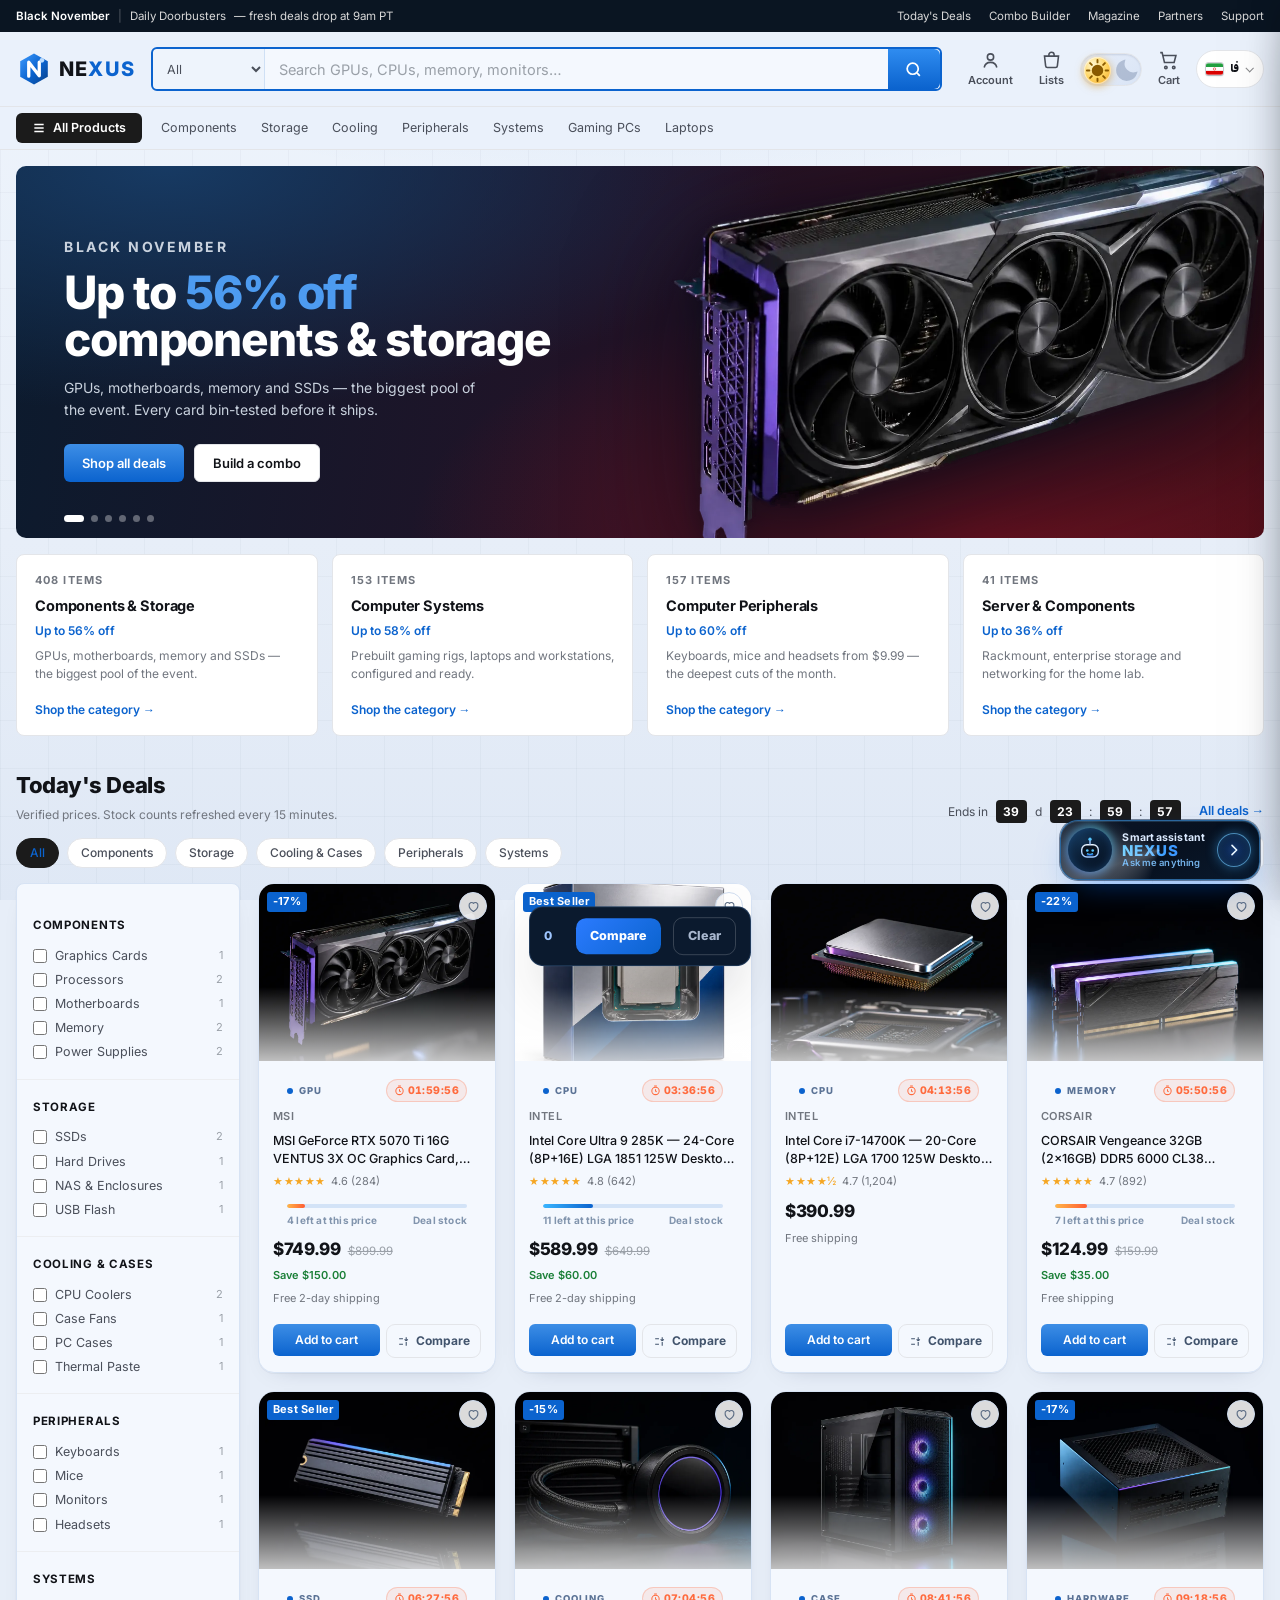
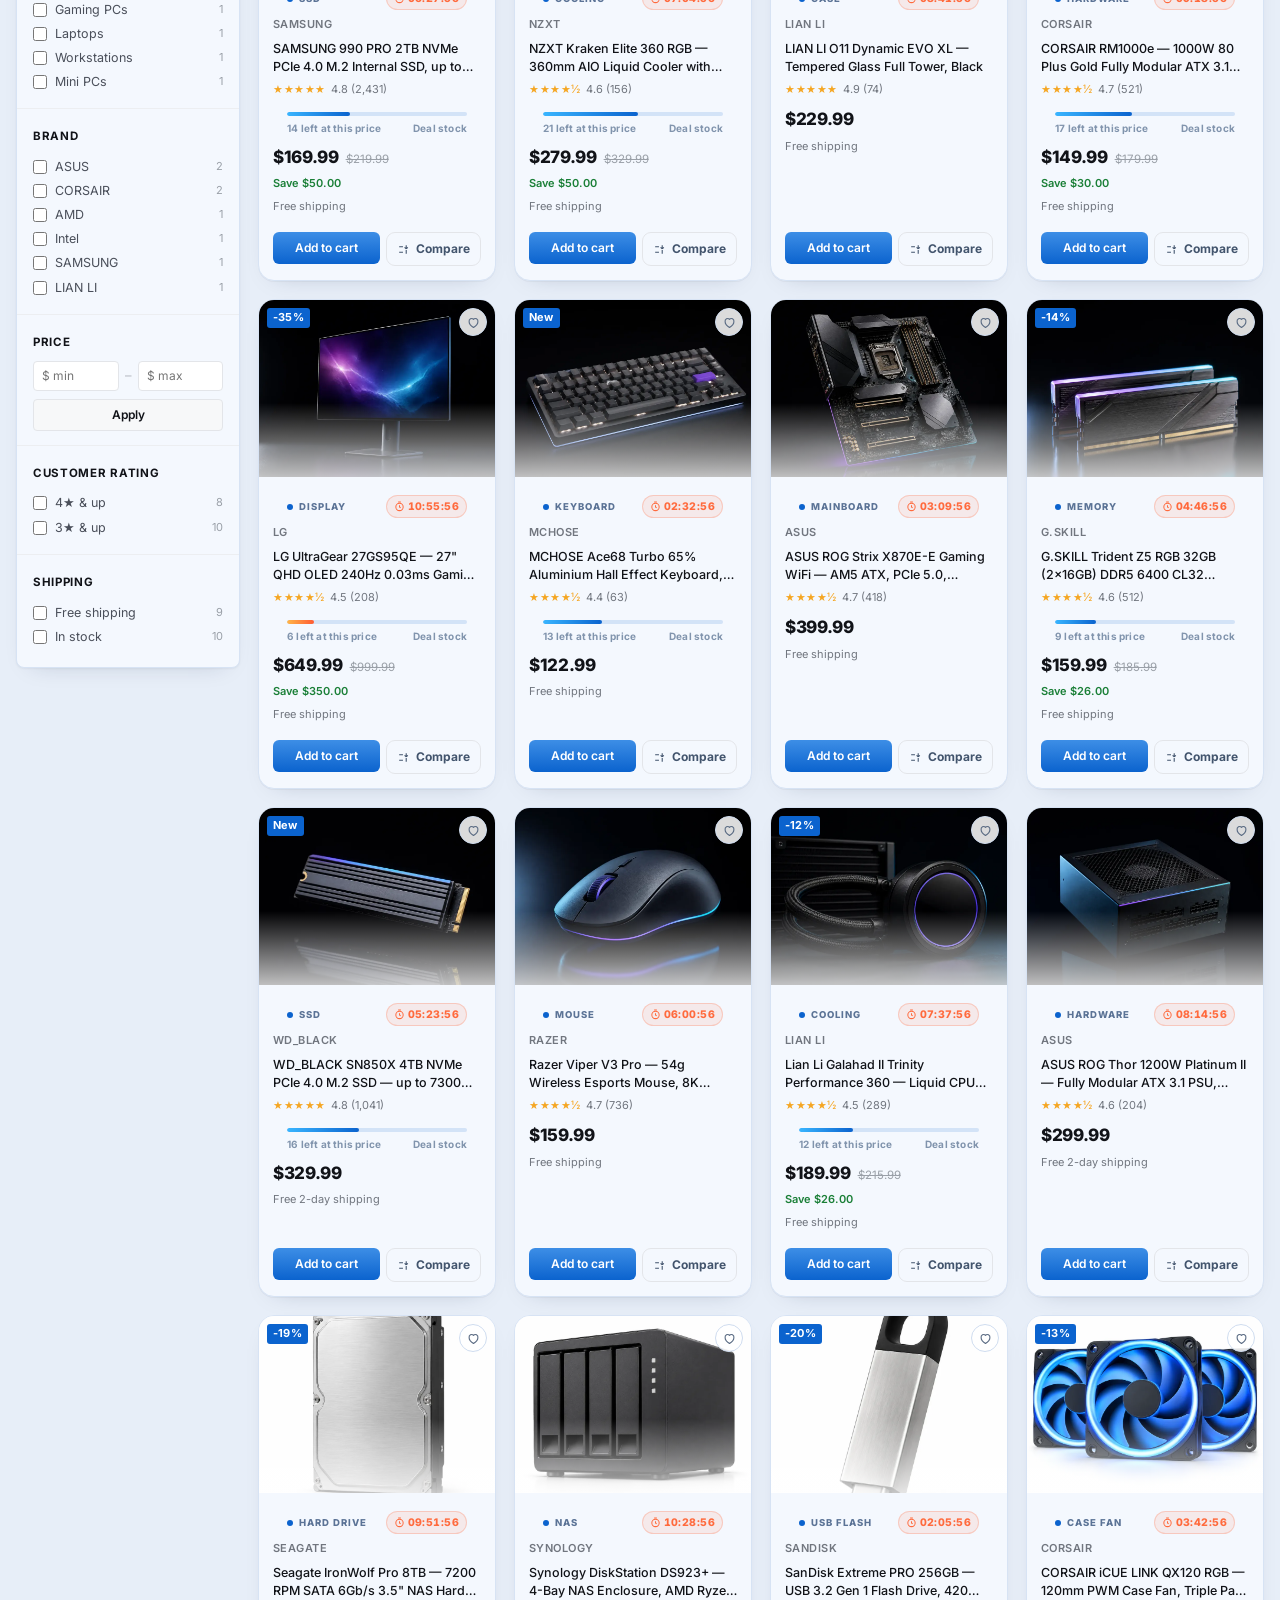
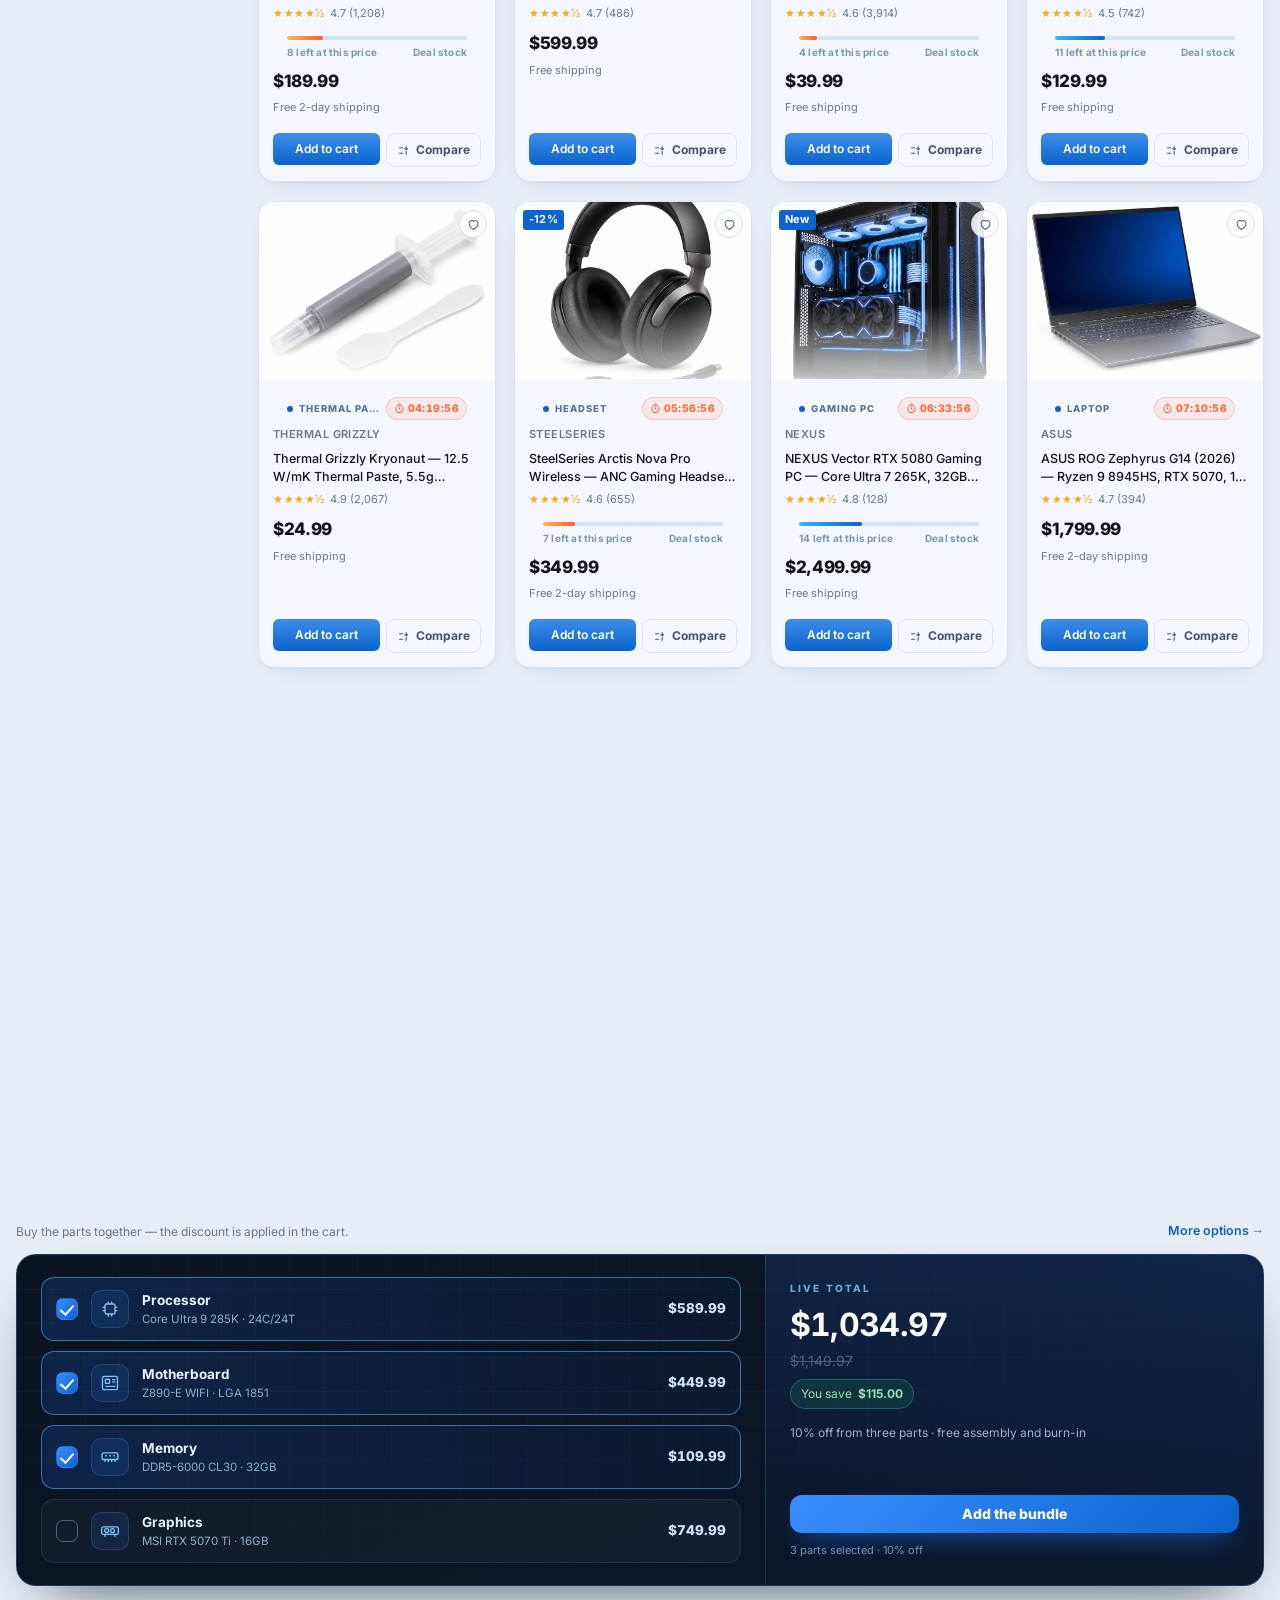
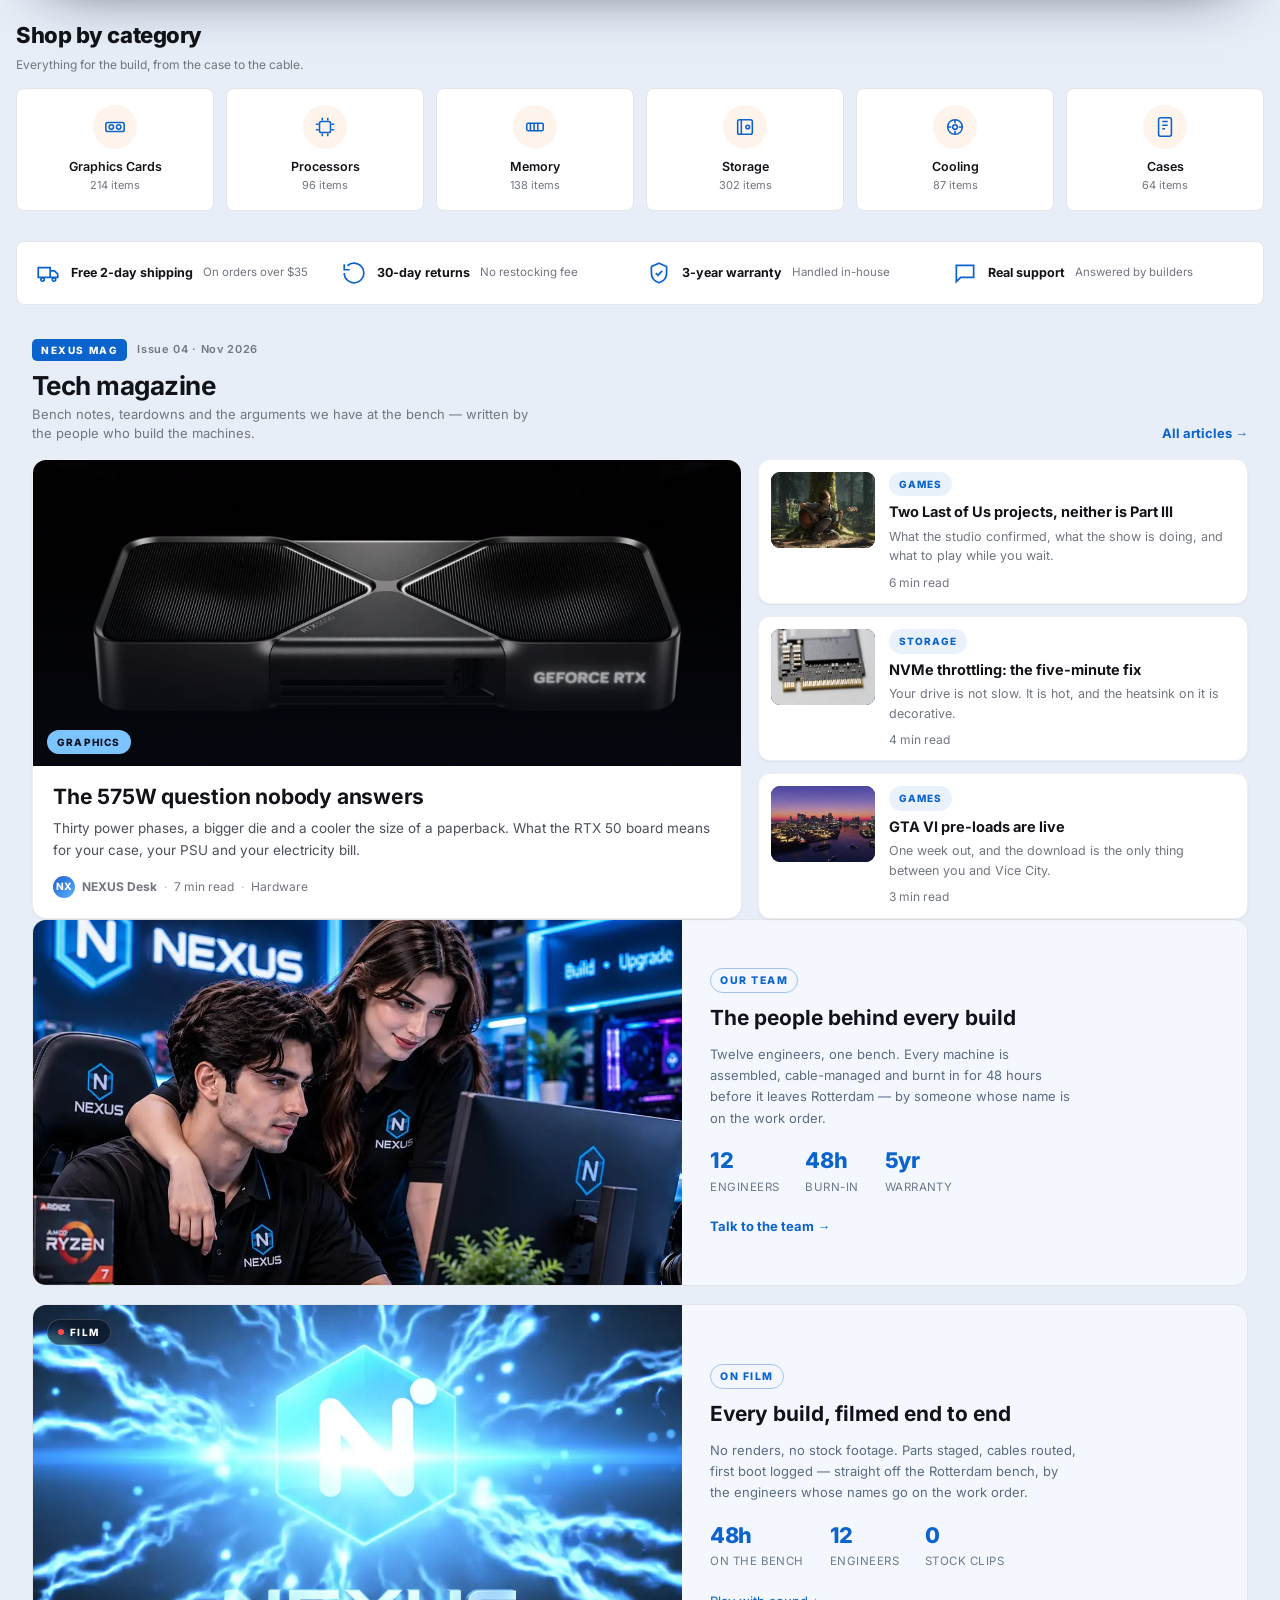
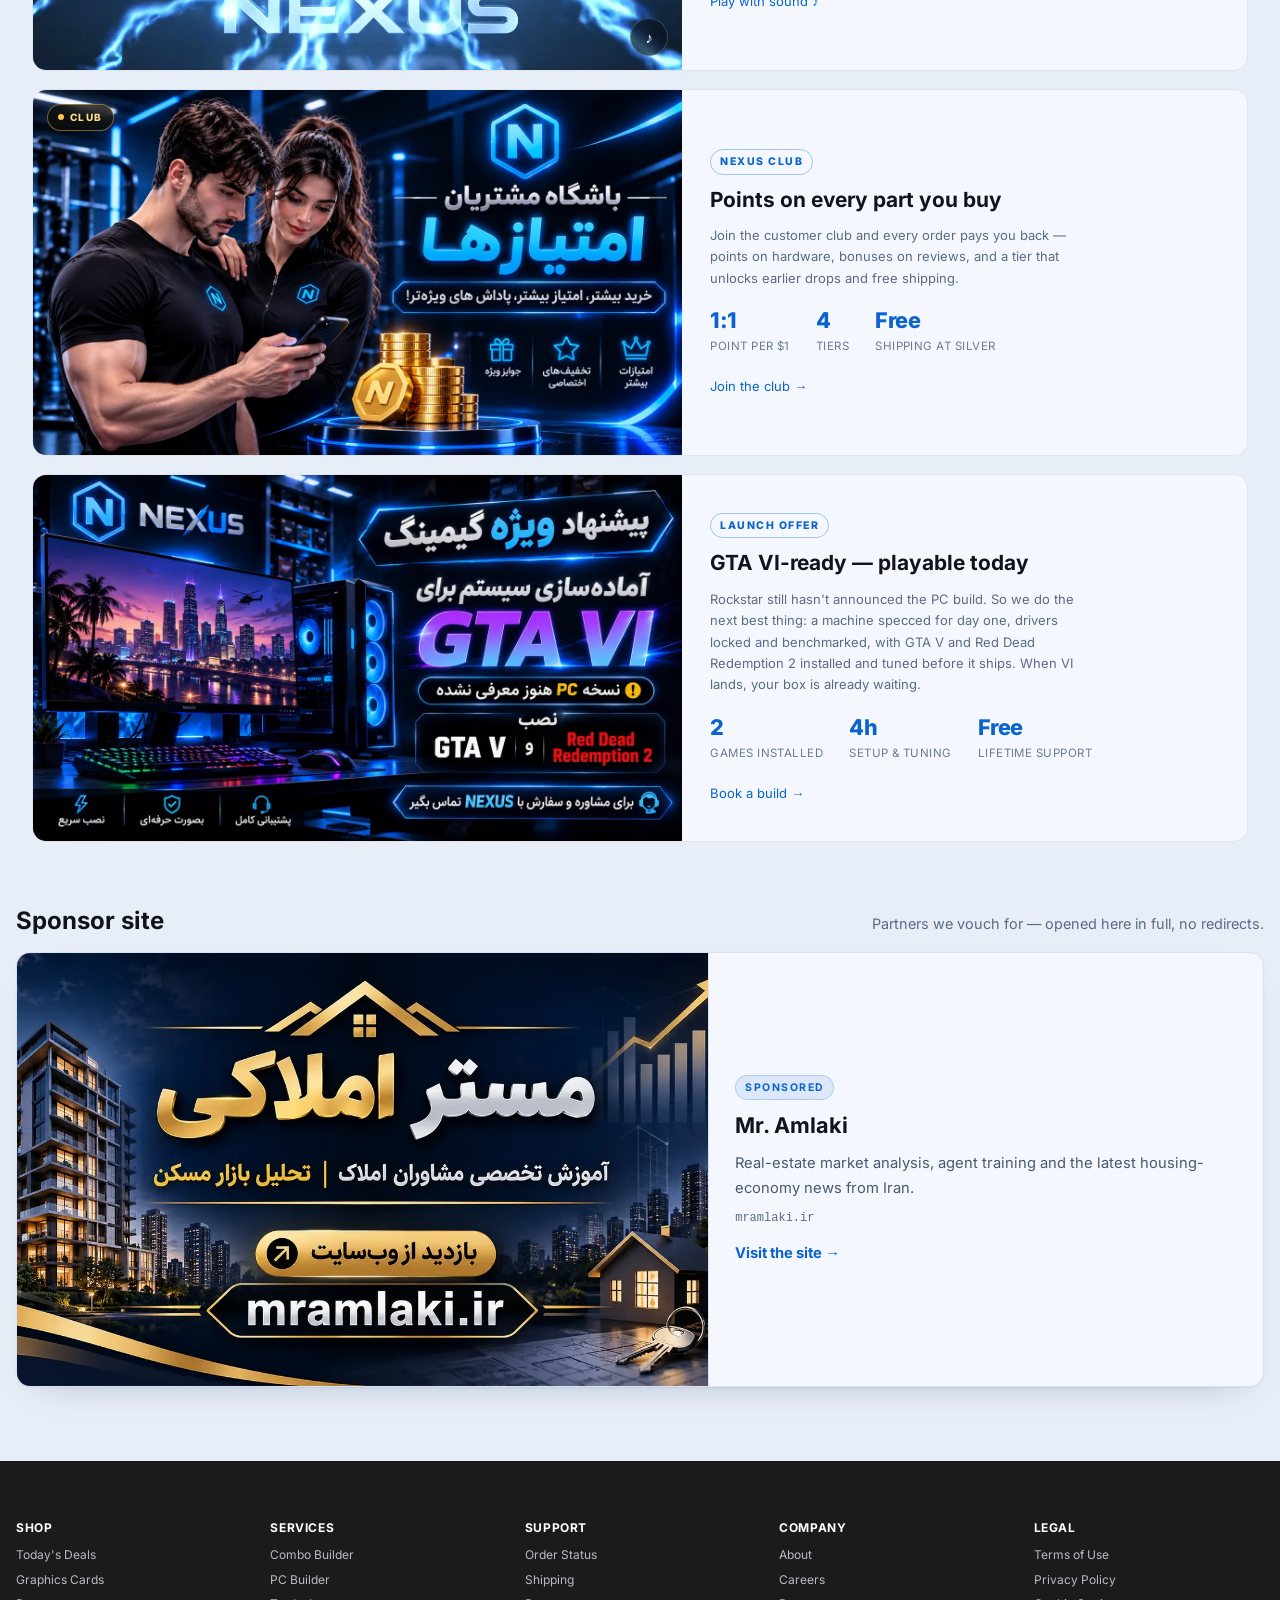
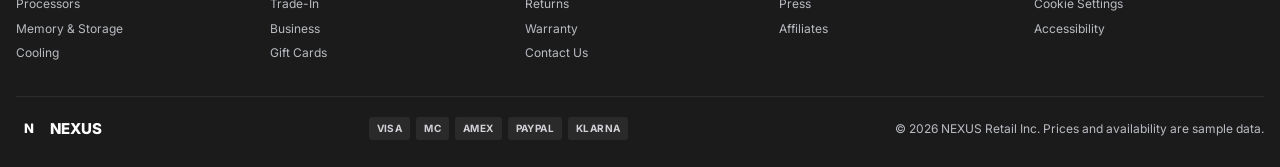
==== index.html @ 6fdb97a0 "NEXUS store + magazine: bilingual static site - index.html: self-contained store bundle (26 cards, 2" ====
<!doctype html>
<html lang="en">
<head>
<meta charset="utf-8">
<link rel="icon" type="image/svg+xml" href="[data-uri]">
<meta name="viewport" content="width=device-width, initial-scale=1">
<title>NEXUS — Computer Hardware, Components &amp; PC Parts</title>
<meta name="description" content="Shop graphics cards, processors, memory, storage, cooling and peripherals. Daily deals, combo savings and 2-day shipping.">
  <style>
/* Self-hosted typefaces — no external font CDNs */
@font-face{
  font-family:"Inter";
  font-style:normal;
  font-weight:400 800;
  font-display:swap;
  src:url([data-uri]) format("woff2");
  unicode-range:U+0000-00FF, U+0131, U+0152-0153, U+02BB-02BC, U+02C6, U+02DA, U+02DC, U+2000-206F, U+2074, U+20AC, U+2122, U+2191, U+2193, U+2212, U+2215, U+FEFF, U+FFFD;
}
@font-face{
  font-family:"Estedad";
  font-style:normal;
  font-weight:400;
  font-display:swap;
  src:url([data-uri]) format("woff2");
  unicode-range:U+0600-06FF, U+0750-077F, U+08A0-08FF, U+200C-200D, U+FB50-FDFF, U+FE70-FEFF;
}
@font-face{
  font-family:"Estedad";
  font-style:normal;
  font-weight:400;
  font-display:swap;
  src:url([data-uri]) format("woff2");
  unicode-range:U+0000-00FF, U+0131, U+0152-0153, U+02BB-02BC, U+02C6, U+02DA, U+02DC, U+2000-206F, U+2074, U+20AC, U+2122, U+2191, U+2193, U+2212, U+2215, U+FEFF, U+FFFD;
}
@font-face{
  font-family:"Estedad";
  font-style:normal;
  font-weight:500;
  font-display:swap;
  src:url([data-uri]) format("woff2");
  unicode-range:U+0600-06FF, U+0750-077F, U+08A0-08FF, U+200C-200D, U+FB50-FDFF, U+FE70-FEFF;
}
@font-face{
  font-family:"Estedad";
  font-style:normal;
  font-weight:500;
  font-display:swap;
  src:url([data-uri]) format("woff2");
  unicode-range:U+0000-00FF, U+0131, U+0152-0153, U+02BB-02BC, U+02C6, U+02DA, U+02DC, U+2000-206F, U+2074, U+20AC, U+2122, U+2191, U+2193, U+2212, U+2215, U+FEFF, U+FFFD;
}
@font-face{
  font-family:"Estedad";
  font-style:normal;
  font-weight:600;
  font-display:swap;
  src:url([data-uri]) format("woff2");
  unicode-range:U+0600-06FF, U+0750-077F, U+08A0-08FF, U+200C-200D, U+FB50-FDFF, U+FE70-FEFF;
}
@font-face{
  font-family:"Estedad";
  font-style:normal;
  font-weight:600;
  font-display:swap;
  src:url([data-uri]) format("woff2");
  unicode-range:U+0000-00FF, U+0131, U+0152-0153, U+02BB-02BC, U+02C6, U+02DA, U+02DC, U+2000-206F, U+2074, U+20AC, U+2122, U+2191, U+2193, U+2212, U+2215, U+FEFF, U+FFFD;
}
@font-face{
  font-family:"Estedad";
  font-style:normal;
  font-weight:700;
  font-display:swap;
  src:url([data-uri]) format("woff2");
  unicode-range:U+0600-06FF, U+0750-077F, U+08A0-08FF, U+200C-200D, U+FB50-FDFF, U+FE70-FEFF;
}
@font-face{
  font-family:"Estedad";
  font-style:normal;
  font-weight:700;
  font-display:swap;
  src:url([data-uri]) format("woff2");
  unicode-range:U+0000-00FF, U+0131, U+0152-0153, U+02BB-02BC, U+02C6, U+02DA, U+02DC, U+2000-206F, U+2074, U+20AC, U+2122, U+2191, U+2193, U+2212, U+2215, U+FEFF, U+FFFD;
}
@font-face{
  font-family:"Estedad";
  font-style:normal;
  font-weight:800;
  font-display:swap;
  src:url([data-uri]) format("woff2");
  unicode-range:U+0600-06FF, U+0750-077F, U+08A0-08FF, U+200C-200D, U+FB50-FDFF, U+FE70-FEFF;
}
@font-face{
  font-family:"Estedad";
  font-style:normal;
  font-weight:800;
  font-display:swap;
  src:url([data-uri]) format("woff2");
  unicode-range:U+0000-00FF, U+0131, U+0152-0153, U+02BB-02BC, U+02C6, U+02DA, U+02DC, U+2000-206F, U+2074, U+20AC, U+2122, U+2191, U+2193, U+2212, U+2215, U+FEFF, U+FFFD;
}

  </style>
  <style>
/* ==========================================================================
   NEXUS — computer hardware store
   Layout modelled on a large-format US electronics retailer.
   ========================================================================== */

:root{
  --ink:#111318;
  --ink-2:#4a4f5a;
  --ink-3:#71767f;
  --line:#e3e5e9;
  --line-2:#eceef1;
  --bg:#f2f3f5;
  --card:#ffffff;
  --brand:#ff6600;
  --brand-d:#e35a00;
  --navy:#0b1b2e;
  --red:#e2222b;
  --green:#1a7f37;
  --blue:#1b5fd0;
  --r:6px;
  --wrap:1440px;
  --sh:0 1px 2px rgba(16,24,40,.06);
  --sh-2:0 6px 18px rgba(16,24,40,.10);
  --font:"Inter",-apple-system,BlinkMacSystemFont,"Segoe UI",Roboto,Arial,sans-serif;
}

*{box-sizing:border-box}
html{-webkit-text-size-adjust:100%}
body{
  margin:0;background:var(--bg);color:var(--ink);
  font-family:var(--font);font-size:13px;line-height:1.45;
  -webkit-font-smoothing:antialiased;
}
img{max-width:100%;display:block}
a{color:inherit;text-decoration:none}
button{font:inherit;color:inherit;cursor:pointer;border:0;background:none}
input,select{font:inherit;color:inherit}
h1,h2,h3,h4,p{margin:0}
ul{margin:0;padding:0;list-style:none}

.wrap{max-width:var(--wrap);margin:0 auto;padding:0 16px}

/* ---------- utility bar ---------- */
.util{background:#1b1b1b;color:#d8d8d8;font-size:11.5px}
.util .wrap{display:flex;align-items:center;justify-content:space-between;height:32px;gap:16px}
.util-left{display:flex;align-items:center;gap:8px;min-width:0}
.util-left b{color:#fff;font-weight:600}
.util-left .sep{opacity:.35}
.util-right{display:flex;gap:18px;flex-shrink:0}
.util-right a:hover{color:#fff}
.util-right .hot{color:#ffb27a}

/* ---------- masthead ---------- */
.mast{background:#fff;border-bottom:1px solid var(--line)}
.mast .wrap{display:flex;align-items:center;gap:20px;height:74px}

.logo{display:flex;align-items:center;gap:9px;flex-shrink:0}
.logo-mark{
  width:34px;height:34px;border-radius:8px;flex-shrink:0;
  background:linear-gradient(135deg,#ff7a1a,#e2410a);
  display:grid;place-items:center;color:#fff;font-weight:800;font-size:17px;
  box-shadow:0 2px 6px rgba(226,65,10,.35);
}
.logo-word{font-size:20px;font-weight:800;letter-spacing:-.02em}
.logo-word span{color:var(--brand)}

.search{flex:1;display:flex;min-width:0;max-width:760px}
.search-cat{
  width:96px;border:2px solid var(--brand);border-right:0;border-radius:var(--r) 0 0 var(--r);
  background:#f7f7f8;padding:0 6px;font-size:12px;color:var(--ink-2);
}
.search-in{
  flex:1;min-width:0;border:2px solid var(--brand);border-left:0;border-right:0;
  padding:0 12px;font-size:13px;outline:none;background:#fff;
}
.search-in::placeholder{color:#9aa0a8}
.search-btn{
  width:56px;background:var(--brand);border-radius:0 var(--r) var(--r) 0;
  display:grid;place-items:center;transition:background .2s;
}
.search-btn:hover{background:var(--brand-d)}
.search-btn svg{width:19px;height:19px;stroke:#fff;fill:none;stroke-width:2.2}

.mast-actions{display:flex;align-items:center;gap:6px;flex-shrink:0}
.mact{
  display:flex;flex-direction:column;align-items:center;gap:2px;
  padding:6px 10px;border-radius:var(--r);font-size:11px;color:var(--ink-2);
  transition:background .2s,color .2s;position:relative;
}
.mact:hover{background:#f4f5f7;color:var(--ink)}
.mact svg{width:21px;height:21px;stroke:currentColor;fill:none;stroke-width:1.8}
.mact b{font-weight:600}
.cart-count{
  position:absolute;top:2px;right:6px;min-width:16px;height:16px;padding:0 4px;
  border-radius:999px;background:var(--brand);color:#fff;font-size:10px;font-weight:700;
  display:grid;place-items:center;line-height:1;
}
.lang-btn{
  height:32px;padding:0 10px;border:1px solid var(--line);border-radius:var(--r);
  font-size:11.5px;font-weight:600;color:var(--ink-2);background:#fff;
}
.lang-btn:hover{border-color:#c9ccd2;color:var(--ink)}

/* ---------- category nav ---------- */
.cnav{background:#fff;border-bottom:1px solid var(--line);position:sticky;top:0;z-index:60}
.cnav .wrap{display:flex;align-items:center;gap:2px;height:42px;overflow:visible}
.cnav a{position:relative;display:block;padding:0 11px;line-height:42px;font-size:12.5px;color:var(--ink-2);white-space:nowrap}
.cnav a:hover{color:var(--brand)}
.cnav a.first{
  background:#1b1b1b;color:#fff;border-radius:var(--r);padding:0 16px;
  font-weight:600;margin-right:6px;display:flex;align-items:center;gap:7px;line-height:30px;
  height:30px;
}
.cnav a.first:hover{background:#000;color:#fff}
.cnav a.first svg{width:14px;height:14px;stroke:#fff;fill:none;stroke-width:2.2}

/* mega menu */
.mega{
  position:absolute;top:100%;left:0;right:0;background:#fff;
  border:1px solid var(--line);border-top:0;box-shadow:var(--sh-2);
  padding:22px 16px;display:none;z-index:70;
}
.cnav .wrap:has(.first:hover) .mega{display:block}
.mega:hover{display:block}
.mega-grid{max-width:var(--wrap);margin:0 auto;display:grid;grid-template-columns:repeat(5,1fr);gap:22px 28px}
.mega h5{font-size:11px;letter-spacing:.09em;text-transform:uppercase;color:var(--ink-3);margin-bottom:8px}
.mega li{margin-bottom:6px}
.mega a{font-size:12.5px;color:var(--ink-2);line-height:1.5}
.mega a:hover{color:var(--brand)}

/* ---------- hero ---------- */
.hero{
  margin-top:16px;border-radius:10px;overflow:hidden;position:relative;
  background:
    radial-gradient(90% 120% at 12% 0%, #173a63 0%, transparent 55%),
    radial-gradient(80% 120% at 78% 100%, #6d1220 0%, transparent 58%),
    linear-gradient(100deg,#0b1b2e 0%,#241226 52%,#3a0f16 100%);
  color:#fff;min-height:372px;display:flex;align-items:center;
}
.hero-in{position:relative;z-index:2;padding:44px 48px;max-width:640px}
.hero-kicker{font-size:11px;letter-spacing:.18em;text-transform:uppercase;color:#ffb27a;font-weight:700;margin-bottom:12px}
.hero h1{font-size:46px;line-height:1.02;letter-spacing:-.025em;font-weight:800}
.hero h1 em{font-style:normal;color:#ff8a3d}
.hero p{margin-top:14px;font-size:14px;line-height:1.55;color:#c9d2de;max-width:430px}
.hero-cta{display:flex;gap:10px;margin-top:24px}
.hero-img{
  position:absolute;right:-40px;top:50%;transform:translateY(-50%);
  width:56%;max-width:760px;mix-blend-mode:screen;opacity:.95;pointer-events:none;
}
.dots{position:absolute;bottom:16px;left:48px;display:flex;gap:7px;z-index:3}
.dots i{width:7px;height:7px;border-radius:50%;background:rgba(255,255,255,.34)}
.dots i.on{background:#fff;width:20px;border-radius:4px}

/* ---------- buttons ---------- */
.btn{
  display:inline-flex;align-items:center;justify-content:center;gap:7px;
  height:38px;padding:0 18px;border-radius:var(--r);font-size:13px;font-weight:600;
  transition:background .18s,color .18s,border-color .18s;white-space:nowrap;
}
.btn-orange{background:var(--brand);color:#fff}
.btn-orange:hover{background:var(--brand-d)}
.btn-dark{background:#1b1b1b;color:#fff}
.btn-dark:hover{background:#000}
.btn-white{background:#fff;color:var(--ink);border:1px solid var(--line)}
.btn-white:hover{border-color:#c3c7cd}
.btn-ghost{background:#fff;color:var(--brand);border:1px solid var(--brand)}
.btn-ghost:hover{background:#fff5ee}

/* ---------- event tiles ---------- */
.events{display:grid;grid-template-columns:repeat(4,1fr);gap:14px;margin-top:16px}
.evt{
  background:#fff;border:1px solid var(--line);border-radius:8px;padding:18px 18px 16px;
  display:flex;flex-direction:column;gap:6px;transition:box-shadow .2s,border-color .2s,transform .2s;
}
.evt:hover{box-shadow:var(--sh-2);border-color:#d5d8de;transform:translateY(-2px)}
.evt-count{font-size:11px;font-weight:700;letter-spacing:.1em;color:var(--ink-3)}
.evt h4{font-size:14.5px;font-weight:700;letter-spacing:-.01em}
.evt .off{font-size:12px;color:var(--red);font-weight:600}
.evt p{font-size:12px;color:var(--ink-3);line-height:1.5;margin-top:2px}
.evt .go{margin-top:auto;padding-top:12px;font-size:12px;font-weight:600;color:var(--brand);display:flex;align-items:center;gap:5px}

/* ---------- section head ---------- */
.sec{margin-top:34px}
.sec-head{display:flex;align-items:flex-end;justify-content:space-between;gap:20px;margin-bottom:14px}
.sec-head h2{font-size:22px;font-weight:800;letter-spacing:-.02em}
.sec-head p{font-size:12px;color:var(--ink-3);margin-top:4px}
.sec-head .link{font-size:12.5px;font-weight:600;color:var(--blue)}

/* deal timer */
.timer{display:flex;align-items:center;gap:8px;font-size:12px;color:var(--ink-2)}
.timer b{
  background:#1b1b1b;color:#fff;padding:3px 7px;border-radius:4px;font-variant-numeric:tabular-nums;
  font-size:12px;letter-spacing:.04em;
}

/* ---------- chips / filters ---------- */
.chips{display:flex;gap:8px;flex-wrap:wrap}
.chip{
  height:30px;padding:0 13px;border-radius:999px;border:1px solid var(--line);
  background:#fff;font-size:12px;color:var(--ink-2);font-weight:500;transition:.18s;
}
.chip:hover{border-color:#c3c7cd;color:var(--ink)}
.chip.on{background:#1b1b1b;border-color:#1b1b1b;color:#fff}

/* ---------- shop layout ---------- */
.shop{display:grid;grid-template-columns:224px 1fr;gap:18px;align-items:start}

.filters{background:#fff;border:1px solid var(--line);border-radius:8px;padding:14px 0}
.fgroup{border-bottom:1px solid var(--line-2);padding:0 16px 14px;margin-bottom:14px}
.fgroup:last-child{border-bottom:0;margin-bottom:0;padding-bottom:4px}
.fgroup h5{font-size:11.5px;font-weight:700;letter-spacing:.06em;text-transform:uppercase;color:var(--ink);margin-bottom:10px}
.fgroup label{display:flex;align-items:center;gap:8px;font-size:12.5px;color:var(--ink-2);padding:3px 0;cursor:pointer}
.fgroup label:hover{color:var(--ink)}
.fgroup input[type=checkbox]{accent-color:var(--brand);width:14px;height:14px;margin:0}
.fgroup .cnt{margin-left:auto;font-size:11px;color:#9aa0a8}
.price-row{display:flex;align-items:center;gap:6px;margin-bottom:8px}
.price-row input{
  width:100%;height:30px;border:1px solid var(--line);border-radius:4px;padding:0 8px;font-size:12px;
}
.apply{width:100%;height:32px;border:1px solid var(--line);border-radius:4px;background:#f7f8f9;font-size:12px;font-weight:600}
.apply:hover{background:#eef0f2}

/* ---------- product grid ---------- */
.pgrid{display:grid;grid-template-columns:repeat(auto-fill,minmax(215px,1fr));gap:14px}
.pcard{
  background:#fff;border:1px solid var(--line);border-radius:8px;overflow:hidden;
  display:flex;flex-direction:column;transition:box-shadow .2s,border-color .2s,transform .2s;
}
.pcard:hover{box-shadow:var(--sh-2);border-color:#d5d8de}
.pthumb{position:relative;aspect-ratio:1/1;background:#f7f8f9;overflow:hidden}
.pthumb img{width:100%;height:100%;object-fit:cover;transition:transform .45s ease}
.pcard:hover .pthumb img{transform:scale(1.04)}
.pbadge{
  position:absolute;top:8px;left:8px;background:var(--red);color:#fff;
  font-size:11px;font-weight:700;padding:2px 6px;border-radius:3px;letter-spacing:.02em;
}
.pbadge.new{background:#0b5cad}
.pbadge.best{background:#1a7f37}
.pbody{padding:11px 12px 12px;display:flex;flex-direction:column;gap:5px;flex:1}
.pbrand{font-size:11px;color:var(--ink-3);font-weight:600;letter-spacing:.04em;text-transform:uppercase}
.pname{font-size:12.5px;line-height:1.4;font-weight:500;color:var(--ink);display:-webkit-box;-webkit-line-clamp:2;-webkit-box-orient:vertical;overflow:hidden;min-height:35px}
.pname:hover{color:var(--blue);text-decoration:underline}
.prate{display:flex;align-items:center;gap:5px;font-size:11px;color:var(--ink-3)}
.stars{color:#f5a623;letter-spacing:.5px;font-size:11px}
.pprice{display:flex;align-items:baseline;gap:7px;margin-top:2px}
.pprice b{font-size:17px;font-weight:800;letter-spacing:-.02em}
.pprice s{font-size:11.5px;color:#9aa0a8}
.promo{font-size:11px;color:var(--green);font-weight:600}
.pship{font-size:11px;color:var(--ink-3)}
.pactions{display:flex;gap:6px;margin-top:auto;padding-top:10px}
.pactions .btn{height:32px;font-size:12px;flex:1;padding:0 8px}

/* ---------- combo ---------- */
.combos{display:grid;grid-template-columns:repeat(2,1fr);gap:14px}
.combo{background:#fff;border:1px solid var(--line);border-radius:8px;padding:16px}
.combo-head{display:flex;align-items:center;justify-content:space-between;margin-bottom:12px}
.combo-head h4{font-size:13px;font-weight:700}
.combo-head .save{font-size:11.5px;color:var(--green);font-weight:700}
.combo-row{display:flex;align-items:center;gap:8px}
.combo-item{flex:1;min-width:0;text-align:center}
.combo-item img{width:100%;aspect-ratio:1/1;object-fit:cover;border-radius:6px;border:1px solid var(--line-2)}
.combo-item span{display:block;font-size:10.5px;color:var(--ink-3);margin-top:5px}
.combo-plus{font-size:16px;color:#b8bcc3;font-weight:300}
.combo-total{display:flex;align-items:center;justify-content:space-between;margin-top:14px;padding-top:12px;border-top:1px dashed var(--line)}
.combo-total .sum b{font-size:18px;font-weight:800}
.combo-total s{font-size:12px;color:#9aa0a8;margin-left:6px}

/* ---------- category tiles ---------- */
.cats{display:grid;grid-template-columns:repeat(6,1fr);gap:12px}
.cat{
  background:#fff;border:1px solid var(--line);border-radius:8px;padding:16px 14px;
  text-align:center;transition:.2s;
}
.cat:hover{border-color:#d5d8de;box-shadow:var(--sh);transform:translateY(-2px)}
.cat .ico{
  width:44px;height:44px;margin:0 auto 9px;border-radius:50%;background:#fff4ec;
  display:grid;place-items:center;color:var(--brand);
}
.cat .ico svg{width:22px;height:22px;stroke:currentColor;fill:none;stroke-width:1.7}
.cat b{display:block;font-size:12.5px;font-weight:600}
.cat span{display:block;font-size:11px;color:var(--ink-3);margin-top:2px}

/* ---------- trust strip ---------- */
.trust{display:grid;grid-template-columns:repeat(4,1fr);gap:12px;margin-top:30px;background:#fff;border:1px solid var(--line);border-radius:8px;padding:18px}
.trust div{display:flex;align-items:center;gap:10px}
.trust svg{width:26px;height:26px;stroke:var(--brand);fill:none;stroke-width:1.6;flex-shrink:0}
.trust b{display:block;font-size:12.5px}
.trust span{font-size:11.5px;color:var(--ink-3)}

/* ---------- footer ---------- */
.foot{background:#1b1b1b;color:#b9bcc2;margin-top:40px;padding:38px 0 0;font-size:12px}
.foot-grid{display:grid;grid-template-columns:repeat(5,1fr);gap:24px;padding-bottom:28px;border-bottom:1px solid #2c2c2c}
.foot h5{color:#fff;font-size:12px;font-weight:700;letter-spacing:.05em;text-transform:uppercase;margin-bottom:10px}
.foot li{margin-bottom:7px}
.foot a:hover{color:#fff}
.foot-bottom{display:flex;align-items:center;justify-content:space-between;padding:18px 0 26px;gap:20px;flex-wrap:wrap}
.pay{display:flex;gap:6px}
.pay span{background:#2a2a2a;color:#d0d2d6;font-size:10px;font-weight:700;padding:4px 8px;border-radius:3px;letter-spacing:.04em}
.foot-logo{display:flex;align-items:center;gap:8px;color:#fff;font-weight:800;font-size:15px}

/* ---------- cart drawer ---------- */
.scrim{position:fixed;inset:0;background:rgba(10,12,16,.45);opacity:0;pointer-events:none;transition:opacity .25s;z-index:90}
.scrim.on{opacity:1;pointer-events:auto}
.drawer{
  position:fixed;top:0;right:0;height:100%;width:400px;max-width:92vw;background:#fff;z-index:100;
  transform:translateX(102%);transition:transform .28s cubic-bezier(.4,0,.2,1);
  display:flex;flex-direction:column;box-shadow:-8px 0 30px rgba(0,0,0,.18);
}
.drawer.on{transform:none}
.dhead{display:flex;align-items:center;justify-content:space-between;padding:16px 18px;border-bottom:1px solid var(--line)}
.dhead h3{font-size:15px;font-weight:700}
.dclose{width:30px;height:30px;border-radius:50%;display:grid;place-items:center;font-size:19px;color:var(--ink-3)}
.dclose:hover{background:#f2f3f5;color:var(--ink)}
.dbody{flex:1;overflow:auto;padding:8px 18px}
.dempty{padding:56px 10px;text-align:center;color:var(--ink-3);font-size:12.5px}
.ci{display:flex;gap:10px;padding:14px 0;border-bottom:1px solid var(--line-2)}
.ci img{width:64px;height:64px;object-fit:cover;border-radius:6px;border:1px solid var(--line-2);flex-shrink:0}
.ci-main{flex:1;min-width:0}
.ci-name{font-size:12px;line-height:1.4;display:-webkit-box;-webkit-line-clamp:2;-webkit-box-orient:vertical;overflow:hidden}
.ci-row{display:flex;align-items:center;justify-content:space-between;margin-top:7px;gap:8px}
.ci-row b{font-size:13px;font-weight:700}
.qty{display:flex;align-items:center;border:1px solid var(--line);border-radius:4px;overflow:hidden}
.qty button{width:24px;height:26px;font-size:13px;color:var(--ink-2)}
.qty button:hover{background:#f2f3f5}
.qty span{width:28px;text-align:center;font-size:12px}
.ci-x{font-size:11px;color:var(--ink-3);text-decoration:underline;margin-left:4px}
.dfoot{border-top:1px solid var(--line);padding:16px 18px 18px}
.dsum{display:flex;justify-content:space-between;align-items:baseline;margin-bottom:12px}
.dsum b{font-size:18px;font-weight:800}
.dfoot .btn{width:100%;justify-content:center}

/* ---------- toast ---------- */
.toast{
  position:fixed;left:50%;bottom:26px;transform:translate(-50%,140%);
  background:#1b1b1b;color:#fff;padding:11px 18px;border-radius:8px;font-size:12.5px;
  box-shadow:0 10px 30px rgba(0,0,0,.25);transition:transform .3s;z-index:120;
}
.toast.on{transform:translate(-50%,0)}

/* ---------- RTL ---------- */
html[dir="rtl"] body{font-family:"B Yekan",VantaFa,Vazirmatn,Inter,Tahoma,sans-serif}
html[dir="rtl"] .mega a,html[dir="rtl"] .cnav a{white-space:nowrap}
html[dir="rtl"] .drawer{right:auto;left:0;transform:translateX(-102%)}
html[dir="rtl"] .drawer.on{transform:none}
html[dir="rtl"] .pbadge{left:auto;right:8px}
html[dir="rtl"] .cart-count{right:auto;left:6px}

/* ---------- responsive ---------- */
@media (max-width:1180px){
  .cats{grid-template-columns:repeat(4,1fr)}
  .events{grid-template-columns:repeat(2,1fr)}
  .mega-grid{grid-template-columns:repeat(4,1fr)}
}
@media (max-width:980px){
  .shop{grid-template-columns:1fr}
  .filters{display:none}
  .hero h1{font-size:34px}
  .hero-img{width:70%;opacity:.35}
  .combos{grid-template-columns:1fr}
  .trust{grid-template-columns:repeat(2,1fr)}
  .foot-grid{grid-template-columns:repeat(2,1fr)}
}
@media (max-width:720px){
  .mast .wrap{height:auto;flex-wrap:wrap;padding-top:10px;padding-bottom:10px;gap:10px}
  .search{order:3;flex-basis:100%;max-width:none}
  .cnav .wrap{overflow-x:auto}
  .hero{min-height:300px}
  .hero-in{padding:28px 22px}
  .hero h1{font-size:27px}
  .events{grid-template-columns:1fr}
  .cats{grid-template-columns:repeat(2,1fr)}
  .pgrid{grid-template-columns:repeat(2,1fr);gap:10px}
  .pname{font-size:11.5px}
  .pprice b{font-size:15px}
}

/* ============================================================
   header + RTL fixes
   ============================================================ */
.mast-actions{ margin-inline-start:auto; flex-shrink:0; }
.lang-btn{ min-width:0; white-space:nowrap; flex-shrink:0; }
.mact b{ white-space:nowrap; }
.mact{ flex-shrink:0; }
.search{ min-width:240px; }
.search-in{ min-width:0; unicode-bidi:plaintext; text-align:start; }

/* the clock always reads hh:mm:ss, left to right */
.timer{ direction:ltr; unicode-bidi:isolate; }
html[dir="rtl"] .timer{ text-align:right; }

/* counts, prices and model numbers stay LTR inside Persian */
html[dir="rtl"] .items-count,
html[dir="rtl"] .price,
html[dir="rtl"] .p-price,
html[dir="rtl"] .ev-off,
html[dir="rtl"] .rating,
html[dir="rtl"] .chip b{ direction:ltr; unicode-bidi:isolate; }

/* mirrored arrow on link-ish elements */
html[dir="rtl"] .link,
html[dir="rtl"] .ev-link{ unicode-bidi:plaintext; }

/* Persian: the English placeholder must start at the left edge of the field */
html[dir="rtl"] .search-in{ direction:ltr; text-align:left; }
html[dir="rtl"] .search-in::placeholder{ text-align:left; }

/* Persian hero headline: keep the <br>, just give it room */
html[dir="rtl"] .hero h1{ letter-spacing:0; line-height:1.3; }
html[dir="rtl"] .hero-in{ max-width:620px; }

/* language toggle: Latin renders in Inter, Persian falls back per glyph */
.lang-btn{ font-family:Inter,"B Yekan",VantaFa,Vazirmatn,Tahoma,sans-serif; }


/* ============================================================
   Persian typography + AI assistant + colour polish
   ============================================================ */

/* legacy block kept for older rules — Estedad (self-hosted) is the real face */
html[lang="fa"] body,
html[lang="fa"] button,
html[lang="fa"] input,
html[lang="fa"] select,
html[lang="fa"] .lang-btn {
  font-family: "Estedad", "B Yekan", Tahoma, sans-serif;
}
html[lang="fa"] body { font-size: 106%; }
html[lang="fa"] .pname { line-height: 1.85; }
html[lang="fa"] h1, html[lang="fa"] h2, html[lang="fa"] h3 { letter-spacing: 0; }
html[lang="fa"] .pname, html[lang="fa"] .ev-desc { letter-spacing: 0; }

/* tighter, more saturated retail orange */
.btn-orange { background: linear-gradient(180deg, #ff8a1f 0%, #f60 100%); border-color: #e65c00; }
.btn-orange:hover { background: linear-gradient(180deg, #ff9c3d 0%, #ff7519 100%); }
.pname:hover { color: var(--blue); }

/* ---------------- AI assistant ---------------- */
.ai-fab{
  position:fixed; inset-inline-end:24px; bottom:24px; z-index:900;
  display:inline-flex; align-items:center; gap:9px;
  height:52px; padding:0 20px; border-radius:999px; border:0; cursor:pointer;
  background:linear-gradient(135deg,#1b1f2a,#2d3444); color:#fff;
  font-weight:600; font-size:14px;
  box-shadow:0 10px 28px rgba(11,27,46,.34), 0 0 0 1px rgba(255,255,255,.06) inset;
  transition:transform .25s ease, box-shadow .25s ease;
}
.ai-fab:hover{ transform:translateY(-2px); box-shadow:0 16px 34px rgba(11,27,46,.42); }
.ai-fab .dot{
  width:9px; height:9px; border-radius:50%; background:#22d3a6;
  box-shadow:0 0 0 0 rgba(34,211,166,.6); animation:aipulse 2.4s infinite;
}
@keyframes aipulse{ 0%{box-shadow:0 0 0 0 rgba(34,211,166,.55)} 70%{box-shadow:0 0 0 10px rgba(34,211,166,0)} 100%{box-shadow:0 0 0 0 rgba(34,211,166,0)} }

.ai-panel{
  position:fixed; inset-inline-end:24px; bottom:88px; z-index:901;
  width:min(400px, calc(100vw - 32px));
  max-height:min(560px, calc(100vh - 140px));
  display:none; flex-direction:column; overflow:hidden;
  background:#fff; border:1px solid var(--line); border-radius:14px;
  box-shadow:0 24px 60px rgba(11,27,46,.28);
}
.ai-panel.open{ display:flex; }
.ai-head{
  display:flex; align-items:center; gap:10px; padding:14px 16px;
  background:linear-gradient(135deg,#101826,#1e2a3f); color:#fff;
}
.ai-head b{ font-size:14px; }
.ai-head small{ display:block; font-size:11px; opacity:.72; font-weight:400; }
.ai-x{ margin-inline-start:auto; background:transparent; border:0; color:#fff; font-size:20px; cursor:pointer; line-height:1; opacity:.8; }
.ai-x:hover{ opacity:1; }
.ai-log{ flex:1; overflow-y:auto; padding:16px; display:flex; flex-direction:column; gap:10px; background:#fafbfc; }
.ai-msg{ max-width:88%; padding:10px 13px; border-radius:12px; font-size:13.5px; line-height:1.6; }
.ai-msg.bot{ background:#fff; border:1px solid var(--line); align-self:flex-start; }
.ai-msg.me{ background:var(--navy); color:#fff; align-self:flex-end; }
.ai-cards{ display:flex; flex-direction:column; gap:8px; margin-top:2px; }
.ai-card{
  display:flex; gap:10px; align-items:center; padding:8px; border:1px solid var(--line);
  border-radius:10px; background:#fff;
}
.ai-card img{ width:46px; height:46px; object-fit:contain; flex-shrink:0; }
.ai-card b{ display:block; font-size:12.5px; line-height:1.45; }
.ai-card span{ font-size:12px; color:var(--brand); font-weight:700; }
.ai-add{ margin-inline-start:auto; font-size:11.5px; padding:6px 10px; border-radius:7px; border:1px solid var(--line); background:#fff; cursor:pointer; }
.ai-add:hover{ border-color:var(--brand); color:var(--brand); }
.ai-form{ display:flex; gap:8px; padding:12px; border-top:1px solid var(--line); background:#fff; }
.ai-form input{
  flex:1; height:40px; padding:0 12px; border:1px solid var(--line); border-radius:8px;
  font-size:13.5px; outline:none;
}
.ai-form input:focus{ border-color:var(--brand); box-shadow:0 0 0 3px rgba(255,102,0,.12); }
.ai-form button{
  height:40px; padding:0 16px; border:0; border-radius:8px; cursor:pointer;
  background:linear-gradient(180deg,#ff8a1f,#f60); color:#fff; font-weight:700; font-size:13px;
}
html[dir="rtl"] .ai-fab{ inset-inline-end:24px; }


/* ============================================================
   THEMES  ·  the swatches in the utility bar switch these
   ============================================================ */
html[data-theme="blue"]     { --brand:#0b63ce; --brand-d:#0a52ab; --navy:#0a1a2e; }
html[data-theme="crimson"]  { --brand:#d81f36; --brand-d:#b9162b; --navy:#1a0a0e; }
html[data-theme="graphite"] { --brand:#3f4650; --brand-d:#2c323a; --navy:#0d1014; }
html[data-theme="graphite"] body { background:#f0f1f3; }

/* every orange surface follows the chosen brand colour */
.btn-orange,
.search-btn,
.ai-form button,
.promo-cta{
  background: linear-gradient(180deg,
      color-mix(in srgb, var(--brand) 76%, #fff) 0%,
      var(--brand) 100%) !important;
  border-color: var(--brand-d) !important;
}
.btn-orange:hover,
.ai-form button:hover{
  background: linear-gradient(180deg,
      color-mix(in srgb, var(--brand) 62%, #fff) 0%,
      color-mix(in srgb, var(--brand) 86%, #000) 100%) !important;
}
html[data-theme="graphite"] .pbadge,
html[data-theme="graphite"] .ev-off{ background:var(--brand) !important; }

/* swatches */
.themes{ display:flex; align-items:center; gap:7px; margin-inline-start:14px; }
.th{
  width:13px; height:13px; border-radius:50%; padding:0; cursor:pointer;
  border:1px solid rgba(255,255,255,.55); background:#ff6600;
  box-shadow:0 0 0 0 rgba(255,255,255,0); transition:box-shadow .2s, transform .2s;
}
.th[data-theme="blue"]{ background:#0b63ce; }
.th[data-theme="crimson"]{ background:#d81f36; }
.th[data-theme="graphite"]{ background:#3f4650; }
.th:hover{ transform:scale(1.18); }
.th.on{ box-shadow:0 0 0 2px rgba(255,255,255,.9); }

/* accents follow the chosen brand colour */
.hero h1 em{ color:color-mix(in srgb, var(--brand) 72%, #fff); }
.off, .link, .deal-off, .pname:hover, .chip.on, .sortsel:focus{ color:var(--brand); }
.link svg, .link i{ color:var(--brand); }
.logo .mark, .logo-mark, .logo b.first{ background:var(--brand) !important; }

/* accent labels in the promo tiles */
.off{ color:var(--brand) !important; }

/* header as three fixed zones — logo · search · actions.
   Stops the bar from collapsing or drifting in either direction. */
@media (min-width: 901px){
  .mast .wrap{
    display:grid;
    grid-template-columns:auto minmax(320px, 1fr) auto;
    align-items:center;
    gap:16px;
  }
  .mast-actions{ margin-inline-start:0; justify-self:end; }
  .search{ width:100%; max-width:none; }
}

/* ============================================================
   page surface: cool paper instead of white
   ============================================================ */
:root{ --bg:#e9eef7; }
body{
  background:
    radial-gradient(1200px 560px at 50% -10%, #eef4ff 0%, rgba(238,244,255,0) 68%),
    linear-gradient(180deg, #dde6f4 0%, #cfdcee 100%);
  background-attachment: fixed;
}
/* keep the content panels readable against the tinted page */
.mast, .cnav, .card, .pcard, .ev, .combo, .filters, .deals{ background:#fff; }
.util{ background:#0b0f16; }


/* ============================================================
   CANVAS  ·  a cool paper ground: soft light, hairline grid,
   two low glows. Panels stay white so they lift off it.
   ============================================================ */
:root{
  --bg:#eef2f9;
  --brand:#0b63ce;
  --brand-d:#0a52ab;
  --navy:#0a1a2e;
}

body{
  background-color:#eef2f9;
  background-image:
    /* hairline blueprint grid */
    linear-gradient(rgba(11,32,64,.028) 1px, transparent 1px),
    linear-gradient(90deg, rgba(11,32,64,.028) 1px, transparent 1px),
    /* cool glow behind the fold */
    radial-gradient(1150px 520px at 50% -170px, rgba(11,99,206,.13), transparent 72%),
    radial-gradient(760px 440px at 96% 1%, rgba(11,99,206,.06), transparent 66%),
    /* base wash */
    linear-gradient(180deg, #f8fbff 0%, #ecf1f9 56%, #e4ebf6 100%);
  background-size: 48px 48px, 48px 48px, auto, auto, auto;
  background-repeat: repeat, repeat, no-repeat, no-repeat, no-repeat;
  background-attachment: fixed;
}

/* panels get a hairline + soft depth so they read as sheets on the paper */
.pcard,
.event,
.combo,
.dealbox,
.ai-panel{
  box-shadow: 0 1px 2px rgba(11,32,64,.05), 0 8px 22px -14px rgba(11,32,64,.18);
}

/* the utility strip keeps contrast against the tinted page */
.util{ background:#0a1522; }

/* every accent is blue now */
.btn-orange, .search-btn, .ai-form button{
  background: linear-gradient(180deg, #2f86e2 0%, #0b63ce 100%) !important;
  border-color: #0a52ab !important;
}
.hero h1 em{ color:#4d9bf0; }
.off, .link{ color:#0b63ce !important; }
.logo .mark, .logo-mark{ background:#0b63ce !important; }

/* ============================================================
   NEONEGG PALETTE
   logo #F7981C · CTA #FF6600 · ink #1B1B1B · neutral canvas
   ============================================================ */
:root{
  --brand:#f7981c;
  --brand-d:#e07a00;
  --navy:#11161d;
}

body{
  background-color:#f4f5f7;
  background-image:
    linear-gradient(rgba(20,24,32,.022) 1px, transparent 1px),
    linear-gradient(90deg, rgba(20,24,32,.022) 1px, transparent 1px),
    radial-gradient(1100px 480px at 50% -160px, rgba(247,152,28,.12), transparent 70%),
    linear-gradient(180deg, #fbfbfc 0%, #f2f3f6 58%, #eaecf0 100%);
  background-size: 48px 48px, 48px 48px, auto, auto;
  background-repeat: repeat, repeat, no-repeat, no-repeat;
  background-attachment: fixed;
}

.btn-orange,
.search-btn,
.ai-form button{
  background: linear-gradient(180deg, #ffa733 0%, #ff6600 100%) !important;
  border-color: #e65c00 !important;
}
.btn-orange:hover,
.ai-form button:hover{
  background: linear-gradient(180deg, #ffb657 0%, #ff7a1a 100%) !important;
}
.hero h1 em{ color:#ffb04d !important; }
.off, .link{ color:#ff6600 !important; }
.logo .mark, .logo-mark{ background:#f7981c !important; }
.util{ background:#11161d; }
.pbadge, .ev-off{ background:#ff6600 !important; }

/* search field focus ring picks up the brand */
.search:focus-within{ box-shadow:0 0 0 3px rgba(247,152,28,.18); }

/* ============================================================
   BACK TO BLUE  ·  and no pure-white surfaces anywhere
   ============================================================ */
:root{
  --brand:#0b63ce;
  --brand-d:#0a52ab;
  --panel:#f4f8fe;      /* cards */
  --panel-2:#eaf1fb;    /* header bars */
  --canvas:#e7eef8;     /* page ground */
}

body{
  background-color:var(--canvas);
  background-image:
    linear-gradient(rgba(11,32,64,.030) 1px, transparent 1px),
    linear-gradient(90deg, rgba(11,32,64,.030) 1px, transparent 1px),
    radial-gradient(1100px 500px at 50% -170px, rgba(11,99,206,.16), transparent 72%),
    linear-gradient(180deg, #eef4fc 0%, var(--canvas) 60%, #dfe8f5 100%);
  background-size: 48px 48px, 48px 48px, auto, auto;
  background-repeat: repeat, repeat, no-repeat, no-repeat;
  background-attachment: fixed;
}

/* bars and panels are tinted, never #fff */
.mast, .cnav, .mega, .ai-panel, .ai-form, .ai-head{ background:var(--panel-2) !important; }
.pcard, .filters, .event, .combo, .dealbox, .ai-card{ background:var(--panel) !important; }
.pcard:hover{ background:#eef5fe !important; }
.search-in{ background:var(--panel) !important; }
.search{ background:var(--panel) !important; }

/* blue accents back */
.btn-orange, .search-btn, .ai-form button{
  background: linear-gradient(180deg, #3d8ee6 0%, #0b63ce 100%) !important;
  border-color: #0a52ab !important;
}
.hero h1 em{ color:#4d9bf0 !important; }
.off, .link{ color:#0b63ce !important; }
.logo .mark, .logo-mark{ background:#0b63ce !important; }
.pbadge, .ev-off{ background:#0b63ce !important; }
.util{ background:#0a1522 !important; }

/* keep separation now that panels are tinted */
.pcard, .filters, .event, .combo, .dealbox{
  border-color:#d7e3f4 !important;
  box-shadow: 0 1px 2px rgba(11,32,64,.05), 0 10px 24px -16px rgba(11,32,64,.22);
}


/* empty state for search + filter results */
.nores{
  display:none; grid-column:1 / -1;
  padding:38px 24px; text-align:center;
  border:1px dashed #c9d9ee; border-radius:12px; background:#f4f8fe;
}
.nores b{ display:block; font-size:1.15rem; color:#152238; margin-bottom:6px; }
.nores span{ display:block; color:#5a6b83; font-size:.92rem; margin-bottom:16px; }
.nores .btn-clear{
  height:38px; padding:0 18px; border-radius:8px; cursor:pointer;
  border:1px solid #0b63ce; background:#0b63ce; color:#fff; font-weight:600; font-size:13px;
}
.nores .btn-clear:hover{ background:#0a52ab; }

/* the assistant must not sit on top of Checkout */
.ai-fab{ bottom:92px; }

/* keep the sticky header from covering the anchor we scroll to */
#deals{ scroll-margin-top:96px; }

/* ============================================================
   NEXUS v2 · logo · assistant · account · RTL card fixes
   ============================================================ */

/* ---------- logo ---------- */
.logo-mark{
  background:none !important;
  width:38px; height:38px; border-radius:0;
  display:grid; place-items:center; box-shadow:none !important;
}
.logo-mark svg{ width:38px; height:38px; display:block; }
.logo-word{ letter-spacing:.06em; }

/* ---------- assistant ---------- */
.ai-fab{
  inset-inline-end:22px; bottom:20px;
  height:48px; padding:0 16px; gap:8px; font-size:13px;
  background:linear-gradient(135deg,#12233c,#0b63ce);
}
.ai-panel{ bottom:80px; width:min(410px, calc(100vw - 32px)); }

.ai-head{
  background:linear-gradient(135deg,#0a1522 0%,#123a6b 100%);
  padding:12px 14px; gap:10px;
}
.ai-av{
  width:34px; height:34px; border-radius:10px; flex-shrink:0;
  background:linear-gradient(135deg,#3d9bff,#0a52ab);
  color:#fff; font-weight:800; font-size:15px;
  display:grid; place-items:center;
}
.ai-ht b{ font-size:13.5px; letter-spacing:.01em; }
.ai-ht small{ font-size:11px; opacity:.7; }
.ai-gear{
  margin-inline-start:auto; background:transparent; border:0; color:#fff;
  opacity:.72; cursor:pointer; padding:4px; display:grid; place-items:center;
}
.ai-gear:hover{ opacity:1; }
.ai-x{ margin-inline-start:0; }

.ai-set{ display:none; gap:12px; padding:10px 14px; background:#eaf2fc; border-bottom:1px solid #d7e3f4; }
.ai-set.on{ display:flex; }
.ai-set label{ display:flex; flex-direction:column; gap:4px; font-size:10.5px; color:#5a6b83; flex:1; }
.ai-set select{
  height:30px; border:1px solid #cfdcef; border-radius:7px; background:#fff;
  font-size:12.5px; padding:0 8px; font-family:inherit; color:#16283f;
}

.ai-chips{ display:flex; gap:6px; padding:0 12px 10px; flex-wrap:wrap; background:#fafbfc; }
.ai-chip{
  font-size:11.5px; padding:6px 11px; border-radius:999px;
  border:1px solid #cfdcef; background:#fff; color:#2a3d57; cursor:pointer;
  font-family:inherit; transition:border-color .2s, color .2s;
}
.ai-chip:hover{ border-color:#0b63ce; color:#0b63ce; }
.ai-log{ background:#fafbfc; }

/* ---------- account modal ---------- */
.acct-scrim{
  position:fixed; inset:0; z-index:1200; display:none; place-items:center;
  padding:20px; background:rgba(8,16,28,.55);
  -webkit-backdrop-filter:blur(3px); backdrop-filter:blur(3px);
}
.acct-scrim.on{ display:grid; }
.acct-card{
  position:relative; width:min(430px,100%);
  background:#f4f8fe; border:1px solid #d7e3f4; border-radius:16px;
  padding:26px 26px 22px; box-shadow:0 30px 70px rgba(8,20,40,.38);
  animation:acctIn .22s ease;
}
@keyframes acctIn{ from{opacity:0; transform:translateY(10px) scale(.99)} to{opacity:1; transform:none} }
.acct-x{
  position:absolute; inset-inline-end:12px; top:8px; border:0; background:transparent;
  font-size:22px; line-height:1; color:#5a6b83; cursor:pointer;
}
.acct-mark{
  width:42px; height:42px; border-radius:12px; margin-bottom:14px;
  background:linear-gradient(135deg,#3d9bff,#0b63ce); color:#fff;
  display:grid; place-items:center; font-weight:800; font-size:17px;
}
.acct-card h3{ margin:0 0 4px; font-size:1.16rem; color:#0d1b2c; }
.acct-sub{ margin:0 0 16px; color:#5a6b83; font-size:.86rem; }
.acct-form{ display:flex; flex-direction:column; gap:10px; }
.acct-row{ display:grid; grid-template-columns:1fr 1fr; gap:10px; }
.acct-form label{ display:flex; flex-direction:column; gap:5px; font-size:12px; color:#42546d; }
.acct-form input{
  height:40px; border:1px solid #cfdcef; border-radius:8px; background:#fff;
  padding:0 11px; font-size:13.5px; font-family:inherit; color:#10203a;
}
.acct-form input:focus{ outline:none; border-color:#0b63ce; box-shadow:0 0 0 3px rgba(11,99,206,.14); }
.acct-go{
  height:44px; margin-top:4px; border:0; border-radius:9px; cursor:pointer;
  background:linear-gradient(180deg,#3d8ee6,#0b63ce); color:#fff;
  font-weight:700; font-size:14px; font-family:inherit;
}
.acct-go:hover{ background:linear-gradient(180deg,#4f9bee,#0a52ab); }
.acct-err{ margin:0; color:#c62828; font-size:12.5px; }
.acct-note{ display:block; text-align:center; color:#7d8a9c; font-size:11px; margin-top:2px; }

/* ---------- RTL: bidi isolation in product cards ---------- */
html[dir="rtl"] .pbadge,
html[dir="rtl"] .rate,
html[dir="rtl"] .price,
html[dir="rtl"] .old,
html[dir="rtl"] .save,
html[dir="rtl"] .ship{
  direction:ltr; unicode-bidi:isolate; text-align:right;
}
html[dir="rtl"] .pname{
  direction:ltr; unicode-bidi:isolate; text-align:right;
}
html[dir="rtl"] .pfoot,
html[dir="rtl"] .prices{ direction:rtl; }
html[dir="rtl"] .add, html[dir="rtl"] .compare{ flex:1 1 0; }

/* correct card class names for the RTL bidi pass */
html[dir="rtl"] .prate,
html[dir="rtl"] .pprice,
html[dir="rtl"] .promo,
html[dir="rtl"] .pship,
html[dir="rtl"] .pname{
  direction:ltr; unicode-bidi:isolate; text-align:right;
}
html[dir="rtl"] .pbody{ direction:rtl; }

/* account form: inputs must not blow the grid open */
.acct-row{ grid-template-columns:minmax(0,1fr) minmax(0,1fr); }
.acct-form input{ width:100%; min-width:0; box-sizing:border-box; }
.acct-form label{ min-width:0; }

/* the assistant header must stay dark — earlier rule forced it light */
.ai-head{
  background:linear-gradient(135deg,#0a1522 0%,#123a6b 100%) !important;
  border-bottom:0 !important;
}
.ai-head b{ color:#fff !important; }
.ai-head small{ color:rgba(255,255,255,.78) !important; }

/* ============================================================
   Persian type: Estedad (modern, 9 weights) replaces Nazanin
   ============================================================ */
html[lang="fa"] body,
html[lang="fa"] button,
html[lang="fa"] input,
html[lang="fa"] select,
html[lang="fa"] textarea,
html[lang="fa"] .lang-btn{
  font-family: "Estedad", "B Yekan", Vazirmatn, Tahoma, sans-serif !important;
}
html[lang="fa"] body{ font-size:100%; }
html[lang="fa"] .pname{ line-height:1.7; }
html[lang="fa"] h1, html[lang="fa"] h2, html[lang="fa"] h3{ letter-spacing:0; }

/* logo: mark and word sit tight, mark on the right in Persian */
.logo{ gap:8px; align-items:center; }
.logo-mark{ width:36px; height:36px; }
.logo-mark svg{ width:36px; height:36px; }
html[dir="rtl"] .logo{ flex-direction:row; }

/* search: taller, wider, never squeezed */
.search{ height:44px; max-width:none; }
.search-in{ height:44px; font-size:14.5px; padding:0 14px; }
.search-cat{ height:44px; width:112px; font-size:12.5px; }
.search-btn{ width:52px; }
html[dir="rtl"] .search-cat{
  border-radius:0 var(--r) var(--r) 0;
  border:2px solid var(--brand); border-left:0;
}
html[dir="rtl"] .search-in{ border:2px solid var(--brand); border-right:0; border-left:0; }
html[dir="rtl"] .search-btn{ border-radius:var(--r) 0 0 var(--r); }
html[dir="rtl"] .search-in{ text-align:right; }
html[dir="rtl"] .search-in::placeholder{ text-align:right; }

/* product cards: full 4:3 frame, badge mirrored */
.pthumb{ aspect-ratio:4 / 3; }
.pthumb img{ object-fit:cover; object-position:center; }
html[dir="rtl"] .pbadge{ left:auto; right:8px; }

/* Persian: the search bar keeps the same internal order as English
   (category · input · button) so it never reads as "reversed" */
html[dir="rtl"] .search{ direction:ltr; }
html[dir="rtl"] .search-in{ text-align:left; }
html[dir="rtl"] .search-in::placeholder{ text-align:left; }
html[dir="rtl"] .search-cat{
  border-radius:var(--r) 0 0 var(--r) !important;
  border:2px solid var(--brand) !important; border-right:0 !important;
}
html[dir="rtl"] .search-btn{
  border-radius:0 var(--r) var(--r) 0 !important;
}
.logo{ gap:7px; }


/* ============================================================
   NIGHT MODE  ·  html[data-mode="dark"]
   ============================================================ */
html[data-mode="dark"]{
  --panel:#16202e;
  --panel-2:#111a26;
  --canvas:#0b1220;
  --brand:#3d9bff;
  --brand-d:#0b63ce;
}
html[data-mode="dark"] body{
  background-color:#0b1220;
  background-image:
    linear-gradient(rgba(120,160,220,.045) 1px, transparent 1px),
    linear-gradient(90deg, rgba(120,160,220,.045) 1px, transparent 1px),
    radial-gradient(1100px 520px at 50% -170px, rgba(11,99,206,.30), transparent 72%),
    linear-gradient(180deg,#0d1626 0%, #0b1220 58%, #080e18 100%);
  color:#dbe6f4;
}
html[data-mode="dark"] .mast,
html[data-mode="dark"] .cnav,
html[data-mode="dark"] .mega,
html[data-mode="dark"] .ai-panel,
html[data-mode="dark"] .ai-form{ background:#111a26 !important; border-color:#22303f !important; }

html[data-mode="dark"] .pcard,
html[data-mode="dark"] .filters,
html[data-mode="dark"] .event,
html[data-mode="dark"] .combo,
html[data-mode="dark"] .dealbox{
  background:#16202e !important; border-color:#243244 !important;
  box-shadow:0 1px 2px rgba(0,0,0,.4), 0 10px 26px -18px rgba(0,0,0,.8);
}
html[data-mode="dark"] .pcard:hover{ background:#1a2637 !important; }

html[data-mode="dark"] h1,
html[data-mode="dark"] h2,
html[data-mode="dark"] h3,
html[data-mode="dark"] .pname,
html[data-mode="dark"] .brand-word,
html[data-mode="dark"] .filters b{ color:#eef5ff !important; }
html[data-mode="dark"] .pbrand,
html[data-mode="dark"] .pship,
html[data-mode="dark"] .ev-desc,
html[data-mode="dark"] .filters label,
html[data-mode="dark"] .nores span{ color:#93a7c0 !important; }

html[data-mode="dark"] .search,
html[data-mode="dark"] .search-in,
html[data-mode="dark"] .search-cat{
  background:#0e1725 !important; color:#dbe6f4 !important;
}
html[data-mode="dark"] .search-in::placeholder{ color:#6f819a !important; }

html[data-mode="dark"] .nores{ background:#16202e; border-color:#2a3a4e; }
html[data-mode="dark"] .nores b{ color:#eaf2ff; }

html[data-mode="dark"] .ai-log,
html[data-mode="dark"] .ai-chips{ background:#0e1725 !important; }
html[data-mode="dark"] .ai-msg.bot{ background:#16202e; border-color:#243244; color:#dbe6f4; }
html[data-mode="dark"] .ai-card{ background:#101a27; border-color:#243244; }
html[data-mode="dark"] .ai-set{ background:#0e1725; border-color:#22303f; }
html[data-mode="dark"] .ai-set select{ background:#16202e; color:#dbe6f4; border-color:#2a3a4e; }

html[data-mode="dark"] .acct-card{ background:#131d2b; border-color:#243244; }
html[data-mode="dark"] .acct-card h3{ color:#eef5ff; }
html[data-mode="dark"] .acct-form input{ background:#0e1725; border-color:#2a3a4e; color:#e6eef9; }

/* logo stays put in Persian, mark in front of the word like English */
html[dir="rtl"] .logo{ direction:ltr; }

/* hero photo mirrors to the far side in Persian */
html[dir="rtl"] .hero-img{ right:auto !important; left:-40px !important; }
html[dir="rtl"] .dots{ left:auto !important; right:48px !important; }

/* night mode: text that was still dark-on-dark */
html[data-mode="dark"] .evt h4{ color:#eaf2ff !important; }
html[data-mode="dark"] .evt p{ color:#a7b9d0 !important; }
html[data-mode="dark"] .evt-count{ color:#8ea4bf !important; }
html[data-mode="dark"] .evt .go{ color:#6fb0ff !important; }
html[data-mode="dark"] .hero-kicker{ color:#b9cbe2 !important; }
html[data-mode="dark"] .deals-head h2,
html[data-mode="dark"] .deals-head p,
html[data-mode="dark"] .filters h3{ color:#eaf2ff !important; }
html[data-mode="dark"] .nores{ color:#c7d6e8; }
html[data-mode="dark"] .pcard .pship{ color:#94a9c2 !important; }
html[data-mode="dark"] .pcard .promo{ color:#6fb0ff !important; }
html[data-mode="dark"] .tab,
html[data-mode="dark"] .chip{ background:#16202e !important; border-color:#243244 !important; color:#c2d3e7 !important; }
html[data-mode="dark"] .chip.on{ background:#0b63ce !important; color:#fff !important; border-color:#0b63ce !important; }

/* the hero card is a real cut-out now — no screen blend, just a shadow */
.hero-img{
  mix-blend-mode:normal;
  opacity:1;
  width:54%;
  max-width:780px;
  filter: drop-shadow(0 34px 58px rgba(3,10,22,.62)) drop-shadow(0 6px 14px rgba(3,10,22,.45));
}
html[data-mode="dark"] .hero-img{
  filter: drop-shadow(0 30px 55px rgba(0,0,0,.75)) drop-shadow(0 4px 10px rgba(0,0,0,.55));
}

/* night mode: the event tiles were still light while their text went light */
html[data-mode="dark"] .evt{ background:#16202e !important; border-color:#243244 !important; }
html[data-mode="dark"] .evt:hover{ background:#1a2637 !important; }
html[data-mode="dark"] .evt h4{ color:#eaf2ff !important; }
html[data-mode="dark"] .combo{ background:#132030 !important; }

/* keep the whole cut-out inside the banner */
.hero-img{ width:47%; max-width:660px; }

/* ============================================================
   CLASSIC DARK  ·  deeper, quieter, higher contrast
   ============================================================ */
html[data-mode="dark"]{
  --canvas:#080d14;
  --panel:#111a24;
  --panel-2:#0c141d;
  --line:#1d2836;
  --brand:#5aa2ff;
  --brand-d:#2f7ae0;
}
html[data-mode="dark"] body{
  background-color:#080d14;
  background-image:
    radial-gradient(1100px 520px at 50% -180px, rgba(40,90,170,.20), transparent 72%),
    linear-gradient(180deg,#0a111a 0%, #080d14 60%, #060a10 100%);
  color:#e7eef8;
}
html[data-mode="dark"] .mast,
html[data-mode="dark"] .cnav,
html[data-mode="dark"] .mega{ background:#0c141d !important; border-color:#1d2836 !important; }
html[data-mode="dark"] .pcard,
html[data-mode="dark"] .evt,
html[data-mode="dark"] .combo,
html[data-mode="dark"] .dealbox,
html[data-mode="dark"] .filters{
  background:#111a24 !important; border-color:#1d2836 !important;
  box-shadow:0 1px 0 rgba(255,255,255,.03) inset, 0 14px 30px -22px rgba(0,0,0,.9);
}
html[data-mode="dark"] .pcard:hover,
html[data-mode="dark"] .evt:hover{ background:#16202c !important; }

/* headline and body colours */
html[data-mode="dark"] h1,
html[data-mode="dark"] h2,
html[data-mode="dark"] h3,
html[data-mode="dark"] h4,
html[data-mode="dark"] .pname,
html[data-mode="dark"] .brand-word,
html[data-mode="dark"] .filters h3{ color:#f2f7ff !important; }
html[data-mode="dark"] p,
html[data-mode="dark"] .evt p,
html[data-mode="dark"] .pship,
html[data-mode="dark"] .pbrand,
html[data-mode="dark"] .filters label,
html[data-mode="dark"] .ev-desc,
html[data-mode="dark"] .util{ color:#b6c6da !important; }
html[data-mode="dark"] .link,
html[data-mode="dark"] .off,
html[data-mode="dark"] .evt .go,
html[data-mode="dark"] .promo{ color:#7fb4ff !important; }

/* the hero cut-out: a touch smaller */
.hero-img{ width:42%; max-width:600px; }

/* --- dark-mode contrast pass (measured, not guessed) --- */
html[data-mode="dark"] .mact,
html[data-mode="dark"] .mact b,
html[data-mode="dark"] .mact svg{ color:#cddbec !important; stroke:#cddbec; }
html[data-mode="dark"] .cnav a,
html[data-mode="dark"] .cnav span{ color:#c4d4e7 !important; }
html[data-mode="dark"] .cnav a:hover{ color:#fff !important; }

html[data-mode="dark"] .timer,
html[data-mode="dark"] .timer *{ color:#cddbec !important; }

html[data-mode="dark"] .filters h4,
html[data-mode="dark"] .filters h5,
html[data-mode="dark"] .filters legend,
html[data-mode="dark"] .filters b,
html[data-mode="dark"] .filters strong,
html[data-mode="dark"] .filters span,
html[data-mode="dark"] .filters p{ color:#cddbec !important; }
html[data-mode="dark"] .filters small{ color:#9db0c7 !important; }

html[data-mode="dark"] .apply{
  background:#2f7ae0 !important; color:#fff !important; border-color:#3d8bee !important;
}
html[data-mode="dark"] .prate{ color:#c2d2e6 !important; }
html[data-mode="dark"] #resCount,
html[data-mode="dark"] .rescount{ color:#c2d2e6 !important; }
html[data-mode="dark"] .sortsel,
html[data-mode="dark"] select{ background:#111a24 !important; color:#dbe7f6 !important; border-color:#1d2836 !important; }

html[data-mode="dark"] .apply{ background:#3b86ea !important; color:#08121f !important; font-weight:700; }
html[data-mode="dark"] .save{ color:#8ee6a6 !important; }
html[data-mode="dark"] .combo .citem,
html[data-mode="dark"] .combo .citem b,
html[data-mode="dark"] .combo small{ color:#cbd9ea !important; }
html[data-mode="dark"] .combo .citem span{ color:#9db0c7 !important; }

html[data-mode="dark"] .combo .citem *{ color:#d6e3f3 !important; }
html[data-mode="dark"] .combo .citem .cprice{ color:#8ee6a6 !important; }

html[data-mode="dark"] .combo-row *{ color:#dfe9f6 !important; }
html[data-mode="dark"] .combo-row .save,
html[data-mode="dark"] .combo-row .cprice{ color:#8ee6a6 !important; }

/* the language toggle shows Persian "فا" in English mode — needs a Persian face */
.lang-btn b{ font-family:"Estedad","B Yekan",Tahoma,sans-serif; font-size:12px; }


/* ============================================================
   fixes: hero size · category cards in dark · search suggestions
   ============================================================ */
.hero-img{ width:47%; max-width:660px; }

/* "shop by category" tiles */
html[data-mode="dark"] .cat,
html[data-mode="dark"] .cats{ background:#111a24 !important; border-color:#1d2836 !important; }
html[data-mode="dark"] .cat h3,
html[data-mode="dark"] .cat b,
html[data-mode="dark"] .cat strong{ color:#eef5ff !important; }
html[data-mode="dark"] .cat p,
html[data-mode="dark"] .cat span{ color:#a9bbd0 !important; }
html[data-mode="dark"] .cat .more,
html[data-mode="dark"] .cat a{ color:#7fb4ff !important; }

/* live search suggestions */
.search{ position:relative; }
.sug{
  position:absolute; top:calc(100% + 6px); inset-inline-start:0; inset-inline-end:0;
  background:#f4f8fe; border:1px solid #d7e3f4; border-radius:10px;
  box-shadow:0 18px 40px -18px rgba(11,32,64,.35);
  padding:6px; z-index:60; display:none; max-height:330px; overflow:auto;
}
.sug.on{ display:block; }
.sug-row{
  display:flex; align-items:center; gap:10px; width:100%;
  padding:8px 10px; border:0; border-radius:7px; background:transparent;
  cursor:pointer; text-align:start; font-family:inherit;
}
.sug-row:hover{ background:#e6effc; }
.sug-row img{ width:34px; height:34px; object-fit:cover; border-radius:6px; flex-shrink:0; }
.sug-row span{ font-size:12.5px; color:#16283f; flex:1; overflow:hidden; text-overflow:ellipsis; white-space:nowrap; }
.sug-row b{ font-size:12.5px; color:#0b63ce; }
html[dir="rtl"] .sug-row span{ text-align:right; }

html[data-mode="dark"] .sug{ background:#111a24; border-color:#1d2836; }
html[data-mode="dark"] .sug-row:hover{ background:#16202c; }
html[data-mode="dark"] .sug-row span{ color:#dbe7f6; }
html[data-mode="dark"] .sug-row b{ color:#7fb4ff; }

/* flash the card the suggestion jumped to */
.pcard.hit{ outline:2px solid #0b63ce; outline-offset:2px; }

/* the suggestion panel must not be clipped by the header bar */
.mast{ overflow:visible !important; }
.mast .wrap{ overflow:visible !important; }

/* suggestions were clipped by the rounded search shell */
.search{ overflow:visible !important; }
.sug{ z-index:200; }

/* the trust strip stayed white in dark mode */
html[data-mode="dark"] .trust{ background:#111a24 !important; border-color:#1d2836 !important; }
html[data-mode="dark"] .trust b,
html[data-mode="dark"] .trust strong{ color:#e8f1fb !important; }
html[data-mode="dark"] .trust span,
html[data-mode="dark"] .trust p{ color:#a9bbd0 !important; }
html[data-mode="dark"] .trust svg{ stroke:#7fb4ff !important; }
html[data-mode="dark"] footer,
html[data-mode="dark"] .foot{ background:#070c12 !important; border-color:#1d2836 !important; }

/* language switch: no transition flicker */
html.lang-switching *,
html.lang-switching *::before,
html.lang-switching *::after{ transition:none !important; animation:none !important; }

/* cart drawer in dark mode */
html[data-mode="dark"] .drawer{ background:#111a24 !important; border-color:#1d2836 !important; }
html[data-mode="dark"] .drawer-head{ background:#0c141d !important; border-color:#1d2836 !important; }
html[data-mode="dark"] .drawer-foot{ background:#0c141d !important; border-color:#1d2836 !important; }
html[data-mode="dark"] .drawer h3,
html[data-mode="dark"] .drawer b{ color:#eef5ff !important; }
html[data-mode="dark"] .drawer .ci{ border-color:#1d2836 !important; }
html[data-mode="dark"] .drawer .ci span,
html[data-mode="dark"] .drawer .ci small{ color:#a9bbd0 !important; }
html[data-mode="dark"] .drawer .qty button{ background:#16202e; border-color:#243244; color:#dbe7f6; }
html[data-mode="dark"] .scrim{ background:rgba(2,6,12,.72) !important; }

/* category icons must stay visible on a dark tile */
html[data-mode="dark"] .cat svg,
html[data-mode="dark"] .cat .ico svg{ stroke:#7fb4ff !important; color:#7fb4ff !important; }
html[data-mode="dark"] .cat .ico{ background:rgba(90,162,255,.12) !important; border-color:rgba(90,162,255,.28) !important; }

/* account logo mark */
.acct-mark{ background:none !important; padding:0; display:grid; place-items:center; }
.acct-mark svg{ display:block; }


/* ---------- language switch progress bar ---------- */
.nx-progress{
  position:fixed; top:0; left:0; height:3px; width:0; z-index:3000;
  background:linear-gradient(90deg,#0b63ce,#5aa2ff);
  opacity:0; pointer-events:none;
}
.nx-progress.run{ opacity:1; width:100%; transition:width linear; }

/* ---------- account mark ---------- */
.acct-mark{ background:none !important; width:auto; height:auto; }
.acct-mark svg{ width:44px; height:44px; display:block; }

/* ---------- featured site ---------- */
.feat-head{ display:flex; align-items:baseline; justify-content:space-between; gap:16px; margin-bottom:14px; flex-wrap:wrap; }
.feat-head h2{ font-size:1.5rem; margin:0; }
.feat-head p{ margin:0; color:#5a6b83; font-size:.9rem; }
.feat-strip{ padding-top:8px; padding-bottom:34px; }

.feat-card{
  display:grid; grid-template-columns:1.25fr 1fr; overflow:hidden;
  background:#f4f8fe; border:1px solid #d7e3f4; border-radius:14px;
  text-decoration:none; color:inherit;
  box-shadow:0 1px 2px rgba(11,32,64,.05), 0 16px 36px -26px rgba(11,32,64,.35);
  transition:transform .35s, box-shadow .35s;
}
.feat-card:hover{ transform:translateY(-3px); box-shadow:0 22px 46px -26px rgba(11,32,64,.45); }
.feat-shot{ overflow:hidden; border-inline-end:1px solid #d7e3f4; }
.feat-shot img{ display:block; width:100%; height:100%; object-fit:cover; transition:transform .6s; }
.feat-card:hover .feat-shot img{ transform:scale(1.03); }
.feat-body{ padding:26px; display:flex; flex-direction:column; gap:10px; justify-content:center; }
.feat-tag{ align-self:flex-start; font-size:10.5px; letter-spacing:.14em; text-transform:uppercase; color:#0b63ce;
  background:rgba(11,99,206,.10); border:1px solid rgba(11,99,206,.22); padding:4px 9px; border-radius:999px; font-weight:700; }
.feat-body h3{ margin:0; font-size:1.35rem; }
.feat-body p{ margin:0; color:#48586d; line-height:1.65; font-size:.92rem; }
.feat-url{ font-family:ui-monospace,Menlo,monospace; font-size:12px; color:#5a6b83; direction:ltr; }
.feat-go{ margin-top:6px; color:#0b63ce; font-weight:700; font-size:.92rem; }
html[dir="rtl"] .feat-shot{ border-inline-end:0; border-inline-start:1px solid #d7e3f4; }
html[data-mode="dark"] .feat-card{ background:#111a24; border-color:#1d2836; }
html[data-mode="dark"] .feat-shot{ border-color:#1d2836; }
html[data-mode="dark"] .feat-body h3{ color:#eef5ff; }
html[data-mode="dark"] .feat-body p{ color:#a9bbd0; }
html[data-mode="dark"] .feat-tag{ color:#7fb4ff; background:rgba(90,162,255,.12); border-color:rgba(90,162,255,.28); }
html[data-mode="dark"] .feat-go{ color:#7fb4ff; }

/* ---------- lists ---------- */
.heart{
  position:absolute; top:8px; inset-inline-end:8px; width:28px; height:28px; border-radius:50%;
  display:grid; place-items:center; cursor:pointer; z-index:4;
  background:rgba(255,255,255,.86); border:1px solid #cfdcef; color:#5a6b83;
}
.heart:hover{ color:#d81f36; border-color:#f0b4bd; }
.heart.on{ color:#d81f36; background:#ffe9ee; border-color:#f0b4bd; }
.heart.on svg path{ fill:#d81f36; }

.list-drawer{
  position:fixed; top:0; inset-inline-end:0; height:100vh; width:min(360px,92vw); z-index:1100;
  background:#f4f8fe; border-inline-start:1px solid #d7e3f4; transform:translateX(105%);
  transition:transform .3s ease; display:flex; flex-direction:column;
}
html[dir="rtl"] .list-drawer{ transform:translateX(-105%); }
.list-drawer.on{ transform:none; }
.ld-scrim{ position:fixed; inset:0; background:rgba(6,12,22,.45); opacity:0; pointer-events:none; transition:opacity .3s; z-index:1090; }
.ld-scrim.on{ opacity:1; pointer-events:auto; }
.ld-head{ display:flex; align-items:center; padding:16px 18px; border-bottom:1px solid #d7e3f4; }
.ld-x{ margin-inline-start:auto; border:0; background:transparent; font-size:22px; color:#5a6b83; cursor:pointer; }
.ld-body{ flex:1; overflow:auto; padding:12px; }
.ld-empty{ color:#5a6b83; font-size:.9rem; text-align:center; padding:40px 16px; }
.ld-row{ display:flex; align-items:center; gap:10px; padding:10px; border:1px solid #e2eaf6; border-radius:10px; background:#fff; margin-bottom:8px; }
.ld-row img{ width:44px; height:44px; object-fit:cover; border-radius:7px; }
.ld-row b{ display:block; font-size:12px; line-height:1.4; }
.ld-row span{ font-size:12px; color:#0b63ce; font-weight:700; }
.ld-del{ margin-inline-start:auto; font-size:11px; border:1px solid #e2eaf6; background:#fff; border-radius:6px; padding:5px 8px; cursor:pointer; }
html[data-mode="dark"] .list-drawer{ background:#111a24; border-color:#1d2836; }
html[data-mode="dark"] .ld-head{ border-color:#1d2836; }
html[data-mode="dark"] .ld-row{ background:#0e1725; border-color:#1d2836; }
html[data-mode="dark"] .ld-empty{ color:#93a7c0; }
html[data-mode="dark"] .heart{ background:rgba(14,23,37,.9); border-color:#243244; color:#a9bbd0; }

footer a.flash{ color:#0b63ce !important; }
@media (max-width:900px){
  .feat-card{ grid-template-columns:1fr; }
  .feat-body{ padding:20px; }
}

/* badge on the Lists button */
#listsBtn{ position:relative; }
.ld-count{
  position:absolute; top:6px; inset-inline-end:8px; min-width:16px; height:16px;
  border-radius:999px; background:#d81f36; color:#fff; font-size:10px; font-weight:700;
  display:grid; place-items:center; padding:0 4px;
}

/* featured cover must fill a fixed frame, not dictate the row height */
.feat-shot{ position:relative; aspect-ratio:16 / 10; min-height:240px; }
.feat-shot img{ position:absolute; inset:0; width:100%; height:100%; object-fit:cover; }
@media (max-width:900px){ .feat-shot{ aspect-ratio:16 / 9; } }


/* ---------- lists drawer: bullet-proof positioning ---------- */
.list-drawer{
  position:fixed !important;
  top:0 !important; bottom:0 !important; height:100vh !important;
  width:min(370px, 94vw) !important;
  z-index:2000 !important;
  right:0 !important; left:auto !important;
  transform:translateX(105%) !important;
  transition:transform .32s cubic-bezier(.2,.7,.3,1) !important;
  background:#f4f8fe; border-left:1px solid #d7e3f4;
  display:flex; flex-direction:column;
  box-shadow:-24px 0 60px -30px rgba(6,14,26,.5);
}
html[dir="rtl"] .list-drawer{
  right:auto !important; left:0 !important;
  transform:translateX(-105%) !important;
  border-left:0; border-right:1px solid #d7e3f4;
  box-shadow:24px 0 60px -30px rgba(6,14,26,.5);
}
.list-drawer.on{ transform:translateX(0) !important; }
.ld-scrim{ z-index:1990 !important; }

/* ---------- support modal ---------- */
.sup-scrim{
  position:fixed; inset:0; z-index:2200; display:none; place-items:center; padding:20px;
  background:rgba(6,12,22,.58); backdrop-filter:blur(3px);
}
.sup-scrim.on{ display:grid; }
.sup-card{
  position:relative; width:min(460px,100%); background:#f4f8fe;
  border:1px solid #d7e3f4; border-radius:16px; padding:26px 26px 22px;
  box-shadow:0 30px 70px rgba(6,16,32,.4);
}
.sup-x{ position:absolute; inset-inline-end:12px; top:8px; border:0; background:transparent; font-size:22px; color:#5a6b83; cursor:pointer; }
.sup-card h3{ margin:0 0 4px; font-size:1.18rem; }
.sup-sub{ margin:0 0 16px; color:#5a6b83; font-size:.86rem; }
.sup-form{ display:flex; flex-direction:column; gap:10px; }
.sup-form label{ display:flex; flex-direction:column; gap:5px; font-size:12px; color:#42546d; }
.sup-form input,.sup-form textarea{
  width:100%; box-sizing:border-box; border:1px solid #cfdcef; border-radius:8px;
  background:#fff; padding:10px 11px; font-size:13.5px; font-family:inherit; color:#10203a;
}
.sup-form input{ height:40px; padding:0 11px; }
.sup-form textarea{ resize:vertical; min-height:96px; }
.sup-form input:focus,.sup-form textarea:focus{ outline:none; border-color:#0b63ce; box-shadow:0 0 0 3px rgba(11,99,206,.14); }
.sup-go{ height:44px; border:0; border-radius:9px; cursor:pointer; color:#fff; font-weight:700; font-size:14px; font-family:inherit;
  background:linear-gradient(180deg,#3d8ee6,#0b63ce); }
.sup-err{ margin:0; color:#c62828; font-size:12.5px; }
.sup-ok{ margin:10px 0 0; color:#0f8a4a; font-size:13px; text-align:center; font-weight:600; }

html[data-mode="dark"] .sup-card{ background:#111a24; border-color:#1d2836; }
html[data-mode="dark"] .sup-card h3{ color:#eef5ff; }
html[data-mode="dark"] .sup-sub{ color:#a9bbd0; }
html[data-mode="dark"] .sup-form label{ color:#a9bbd0; }
html[data-mode="dark"] .sup-form input,
html[data-mode="dark"] .sup-form textarea{ background:#0e1725; border-color:#243244; color:#e6eef9; }
html[data-mode="dark"] .list-drawer{ background:#111a24; border-color:#1d2836; }

/* ---------- search bar: one continuous blue outline ---------- */
.search{
  border:2px solid var(--brand);
  border-radius:999px;
  background:#fff;
  overflow:hidden;
  padding:0;
}
html[data-mode="dark"] .search{ background:#0e1725; border-color:var(--brand); }
.search-cat{
  border:0 !important;
  border-radius:0 !important;
  background:#eef4fc !important;
  border-inline-end:1px solid #cfdcef !important;
  height:100%;
  padding:0 10px;
}
html[data-mode="dark"] .search-cat{ background:#132030 !important; border-inline-end-color:#22303f !important; color:#c3d3e6 !important; }
.search-in{ border:0 !important; border-radius:0 !important; background:transparent !important; height:100%; }
.search-btn{ border-radius:0 !important; height:100%; }

/* search button must follow the blue brand in both languages */
.search-btn{
  background:linear-gradient(180deg,#2f8cf0,#0b63ce) !important;
  border:0 !important;
  box-shadow:none !important;
}
.search-btn:hover{ background:linear-gradient(180deg,#4a9cf7,#0f6fd8) !important; }
html[data-mode="dark"] .search-btn{ background:linear-gradient(180deg,#3f92f5,#1a6fd4) !important; }

/* one blue ring around the whole search bar — the select needs no border of its own */
.search{
  border:2px solid var(--brand) !important;
  border-radius:var(--r) !important;
  background:#fff;
  overflow:visible !important;
}
.search-cat{
  border:0 !important;
  border-right:1px solid #cfe0f5 !important;
  border-radius:var(--r) 0 0 var(--r) !important;
  background:#eef4fc !important;
  height:auto !important;
}
.search-in{ border:0 !important; }
.search-btn{ border-radius:0 var(--r) var(--r) 0 !important; }
html[dir="rtl"] .search-cat{
  border-right:0 !important;
  border-left:1px solid #cfe0f5 !important;
  border-radius:0 var(--r) var(--r) 0 !important;
}
html[dir="rtl"] .search-btn{ border-radius:var(--r) 0 0 var(--r) !important; }
html[data-mode="dark"] .search{ background:#0e1725 !important; }
html[data-mode="dark"] .search-cat{ background:#111d2e !important; border-color:#243244 !important; }
html[data-mode="dark"] .search-in{ background:#0e1725 !important; }

/* remove link: readable in both themes */
.ci-x{ color:#c0392b !important; font-weight:700; text-decoration:none;
       border-bottom:1px dashed rgba(192,57,43,.55); padding-bottom:1px; }
.ci-x:hover{ color:#96271c !important; }
html[data-mode="dark"] .ci-x{ color:#ff9384 !important; border-bottom-color:rgba(255,147,132,.5); }

/* ── second sponsor block ── */
.sponsor{ padding-top:0; }
.sp-card{ display:grid; grid-template-columns:1.1fr 1fr; align-items:stretch;
  background:var(--panel); border:1px solid var(--line); border-radius:14px; overflow:hidden; }
.sp-shot{ position:relative; min-height:260px; background:#0b1220; }
.sp-shot img{ position:absolute; inset:0; width:100%; height:100%; object-fit:cover; }
.sp-body{ padding:30px 28px; display:flex; flex-direction:column; justify-content:center; gap:10px; }
.sp-tag{ align-self:flex-start; font-size:10.5px; font-weight:800; letter-spacing:.14em;
  color:var(--brand); border:1px solid color-mix(in srgb, var(--brand) 35%, transparent);
  padding:4px 9px; border-radius:999px; }
.sp-body h3{ font-size:1.3rem; margin:0; }
.sp-body p{ color:#5a6b83; line-height:1.65; margin:0; max-width:46ch; }
.sp-cta{ margin-top:8px; font-weight:700; color:var(--brand); text-decoration:none; }
.sp-cta:hover{ text-decoration:underline; }
html[data-mode="dark"] .sp-body p{ color:#a7b9d0; }
@media (max-width:900px){ .sp-card{ grid-template-columns:1fr; } .sp-shot{ min-height:200px; } }

/* ── lists: the remove chip must not fade ── */
.ld-del{
  color:#c0392b !important;
  border:1px solid rgba(192,57,43,.4) !important;
  background:#fff5f4 !important;
  font-weight:700;
  border-radius:6px;
}
.ld-del:hover{ background:#ffe6e3 !important; color:#96271c !important; }
html[data-mode="dark"] .ld-del{
  background:#231a1c !important; color:#ff9384 !important; border-color:#4a2b2e !important;
}
.ld-row span{ color:#5a6b83; font-weight:600; }
html[data-mode="dark"] .ld-row span{ color:#a7b9d0; }

/* ── text motion ── */
@media (min-width: 0px){
  .rev{ opacity:0; transform:translateY(18px);
        transition:opacity .65s ease, transform .65s cubic-bezier(.2,.7,.2,1); }
  .rev.in{ opacity:1; transform:none; }

  .hero h1{ animation:heroIn .85s cubic-bezier(.2,.7,.2,1) both; }
  .hero .hk{ animation:heroIn .7s .05s both; }
  .hero p{ animation:heroIn .8s .14s both; }
  .hero-cta{ animation:heroIn .8s .22s both; }
  @keyframes heroIn{
    from{ opacity:0; transform:translateY(20px) scale(.985); filter:blur(6px); }
    to{ opacity:1; transform:none; filter:blur(0); }
  }
  .hero h1 em{
    background:linear-gradient(100deg,currentColor 0%,currentColor 40%,#fff 50%,currentColor 60%,currentColor 100%);
    background-size:300% 100%;
    -webkit-background-clip:text; background-clip:text;
    -webkit-text-fill-color:transparent;
    animation:shine 5.5s 1.2s ease-in-out infinite;
  }
  @keyframes shine{ 0%{background-position:120% 0} 55%{background-position:-60% 0} 100%{background-position:-60% 0} }
}

/* RTL drawers: the .on rule must out-rank the RTL offset rule */
html[dir="rtl"] .list-drawer.on,
html[dir="rtl"] .drawer.on{ transform:translateX(0) !important; }
html[dir="rtl"] .list-drawer{ right:auto !important; left:0 !important; }
html[dir="rtl"] .drawer{ right:auto !important; left:0 !important; }

/* (old globe pill removed — replaced by the flag pill below) */
html[data-mode="dark"] .lang-btn{
  background:rgba(90,162,255,.12) !important;
  color:#8fc0ff !important;
  border-color:rgba(90,162,255,.34) !important;
}

/* globe glyph drawn with a mask so it always follows the button colour */
.lang-btn::before{
  content:""; width:15px; height:15px; flex:0 0 auto;
  background-color:currentColor;
  -webkit-mask:url("data:image/svg+xml,%3Csvg xmlns='http://www.w3.org/2000/svg' viewBox='0 0 24 24' fill='none' stroke='black' stroke-width='1.9'%3E%3Ccircle cx='12' cy='12' r='9'/%3E%3Cpath d='M3 12h18'/%3E%3Cpath d='M12 3c3 3.2 3 14.8 0 18'/%3E%3Cpath d='M12 3c-3 3.2-3 14.8 0 18'/%3E%3C/svg%3E") center/contain no-repeat;
  mask:url("data:image/svg+xml,%3Csvg xmlns='http://www.w3.org/2000/svg' viewBox='0 0 24 24' fill='none' stroke='black' stroke-width='1.9'%3E%3Ccircle cx='12' cy='12' r='9'/%3E%3Cpath d='M3 12h18'/%3E%3Cpath d='M12 3c3 3.2 3 14.8 0 18'/%3E%3Cpath d='M12 3c-3 3.2-3 14.8 0 18'/%3E%3C/svg%3E") center/contain no-repeat;
}

/* ── hero product carousel ── */
.hero-slides{
  position:absolute; right:-40px; bottom:0;
  width:47%; max-width:660px; height:100%;
  pointer-events:none;
}
html[dir="rtl"] .hero-slides{ right:auto; left:-40px; }
.hero-slide{
  position:absolute; inset:0; display:flex; align-items:center; justify-content:center;
  opacity:0; transform:scale(.97) translateY(6px);
  transition:opacity .65s ease, transform .8s cubic-bezier(.2,.7,.3,1);
}
.hero-slide.on{ opacity:1; transform:none; }
.hero-slide img{
  max-width:100%; max-height:82%; width:auto; height:auto;
  object-fit:contain;
  filter:drop-shadow(0 34px 58px rgba(3,10,22,.62)) drop-shadow(0 6px 14px rgba(3,10,22,.45));
}
.dots i{ cursor:pointer; }
.dots i:focus-visible{ outline:2px solid #fff; outline-offset:3px; }
@media (max-width:900px){
  .hero-slides{ width:100%; right:0; left:0; height:52%; bottom:auto; top:52%; }
  html[dir="rtl"] .hero-slides{ left:0; right:0; }
  .hero-slide img{ max-height:100%; }
}

/* every slide occupies the exact same box — the GPU keeps its old size */
.hero-slides{ width:47%; max-width:660px; height:100%; }
.hero-slide img{
  width:100% !important; height:100% !important;
  max-width:660px; max-height:none;
  object-fit:contain; object-position:center;
}
@media (max-width:900px){
  .hero-slide img{ max-width:100%; }
}

/* final sizing: each product fits the hero box, GPU keeps its previous scale */
.hero-slides{ right:-40px; bottom:0; width:47%; max-width:660px; height:100%; }
html[dir="rtl"] .hero-slides{ right:auto; left:-40px; }
.hero-slide img{
  width:auto !important; height:auto !important;
  max-width:100%; max-height:100%;
  object-fit:contain;
}

/* the GPU keeps exactly the scale it had before the carousel */
.hero-slide.gpu img{ max-height:none !important; }

/* keep every product fully inside the banner */
.hero-slides{ right:0 !important; }
html[dir="rtl"] .hero-slides{ right:auto !important; left:0 !important; }

/* team band */
.sp-card{ grid-template-columns:minmax(0,1.15fr) minmax(0,1fr); }
.sp-shot{ min-height:0; width:100%; align-self:start; aspect-ratio:16/9; overflow:hidden; }
.sp-shot img{ object-position:center 30%; }
.sp-stats{ display:flex; gap:26px; margin:6px 0 4px; padding:0; list-style:none; }
.sp-stats li{ display:flex; flex-direction:column; gap:2px; }
.sp-stats b{ font-size:1.35rem; font-weight:800; color:var(--brand); letter-spacing:-.02em; }
.sp-stats span{ font-size:11.5px; color:#6b7a8f; letter-spacing:.04em; text-transform:uppercase; }
html[data-mode="dark"] .sp-stats span{ color:#93a7c0; }
#sponsor{ padding-top:0; padding-bottom:54px; }

/* the assistant button must step aside when a panel is open */
body:has(.drawer.on) .ai-fab,
body:has(.list-drawer.on) .ai-fab{
  opacity:0 !important;
  transform:translateY(24px) scale(.9) !important;
  pointer-events:none !important;
}
.ai-fab{ transition:opacity .2s, transform .2s; }

/* ---- sponsor promo film ---- */
/* second row: film card — media keeps the true 16:9 frame */
.sp-card--film{ margin-top:18px; }
.sp-card--film .sp-shot{ min-height:0; aspect-ratio:16/9; }
.sp-card--film .sp-shot .sp-video{
  position:absolute; inset:0; width:100%; height:100%;
  object-fit:cover; display:block; background:#0b1220;
}
.sp-cta--play{ align-self:flex-start; font:inherit; cursor:pointer; background:none; border:0; padding:0; }
@media (max-width:900px){ .sp-card--film .sp-shot{ aspect-ratio:16/9; } }
.sp-live{
  position:absolute; top:14px; left:14px; z-index:3;
  display:inline-flex; align-items:center; gap:6px;
  padding:5px 10px; border-radius:999px;
  font-size:10px; font-weight:800; letter-spacing:.14em; color:#fff;
  background:rgba(8,14,26,.62); border:1px solid rgba(255,255,255,.18);
  backdrop-filter:blur(6px);
}
html[dir="rtl"] .sp-live{ left:auto; right:14px; }
.sp-live i{
  width:6px; height:6px; border-radius:50%; background:#ff4d4d;
  box-shadow:0 0 0 0 rgba(255,77,77,.7); animation:spPulse 1.8s infinite;
}
@keyframes spPulse{
  0%{ box-shadow:0 0 0 0 rgba(255,77,77,.65); }
  70%{ box-shadow:0 0 0 7px rgba(255,77,77,0); }
  100%{ box-shadow:0 0 0 0 rgba(255,77,77,0); }
}
.sp-sound{
  position:absolute; bottom:14px; right:14px; z-index:3;
  width:38px; height:38px; border-radius:50%; cursor:pointer;
  display:grid; place-items:center; font-size:15px; line-height:1;
  color:#fff; background:rgba(8,14,26,.6); border:1px solid rgba(255,255,255,.2);
  backdrop-filter:blur(6px); transition:.2s;
}
html[dir="rtl"] .sp-sound{ right:auto; left:14px; }
.sp-sound:hover{ background:var(--brand,#0b63ce); border-color:transparent; }
.sp-sound.on{ background:var(--brand,#0b63ce); border-color:transparent; }

@media (prefers-reduced-motion:reduce){
  .sp-live i{ animation:none; }
}

/* ---- sponsor cards: stack on small screens (must come last) ---- */
@media (max-width:900px){
  .sp-card{ grid-template-columns:1fr; }
  .sp-card .sp-shot{ aspect-ratio:16/9; min-height:0; order:-1; }
  .sp-card .sp-body{ padding:22px 20px 26px; }
  .sp-card--film{ margin-top:16px; }
}

/* ---- customer club card ---- */
.sp-card--club{ margin-top:18px; }
.sp-card--club .sp-shot img{ position:absolute; inset:0; width:100%; height:100%; object-fit:cover; }
.sp-live--club{ background:rgba(14,10,2,.72); border-color:rgba(255,196,72,.45); color:#ffdc8a; }
.sp-live--club i{ background:#ffc448; box-shadow:0 0 0 0 rgba(255,196,72,.7); animation-name:spPulseGold; }
@keyframes spPulseGold{
  0%{ box-shadow:0 0 0 0 rgba(255,196,72,.6); }
  70%{ box-shadow:0 0 0 7px rgba(255,196,72,0); }
  100%{ box-shadow:0 0 0 0 rgba(255,196,72,0); }
}

/* buttons used as .sp-cta must not stretch or right-align */
button.sp-cta{ align-self:flex-start; font:inherit; background:none; border:0; padding:0; cursor:pointer; }

/* ---- launch offer card ---- */
.sp-card--game{ margin-top:18px; }
.sp-card--game .sp-shot img{ position:absolute; inset:0; width:100%; height:100%; object-fit:cover; }
.sp-live--game{ background:rgba(16,6,30,.72); border-color:rgba(168,110,255,.5); color:#d9b8ff; }
.sp-live--game i{ background:#a86eff; animation-name:spPulseViolet; }
@keyframes spPulseViolet{
  0%{ box-shadow:0 0 0 0 rgba(168,110,255,.6); }
  70%{ box-shadow:0 0 0 7px rgba(168,110,255,0); }
  100%{ box-shadow:0 0 0 0 rgba(168,110,255,0); }
}

/* keep the DEAL badge off the logo baked into the artwork */
.sp-live--game{ top:auto; bottom:14px; left:14px; }
html[dir="rtl"] .sp-live--game{ left:auto; right:14px; }
/* artwork is never mirrored, so the badge stays bottom-left in both directions */
html[dir="rtl"] .sp-live--game{ left:14px; right:auto; }

/* ==========================================================================
   TECH MAGAZINE
   ========================================================================== */
.mag{ margin-top:34px; }
.mag-head{ display:flex; align-items:flex-end; justify-content:space-between; gap:24px; margin-bottom:16px; }
.mag-kicker{
  display:inline-block; font-size:10px; font-weight:800; letter-spacing:.16em;
  color:#fff; background:var(--brand,#0b63ce); padding:4px 9px; border-radius:5px; margin-bottom:9px;
}
html[data-mode="dark"] .mag-kicker{ color:#0b1220; background:#5fb0ff; }
.mag-title h2{ margin:0 0 4px; font-size:26px; line-height:1.2; letter-spacing:-.02em; }
.mag-title p{ margin:0; max-width:62ch; color:var(--ink-3,#71767f); font-size:13px; }
html[data-mode="dark"] .mag-title p{ color:#93a4b8; }
.mag-all{ font-size:13px; font-weight:700; color:var(--brand,#0b63ce); white-space:nowrap; }
.mag-all:hover{ text-decoration:underline; }

.mag-grid{ display:grid; grid-template-columns:1.45fr 1fr; gap:16px; align-items:start; }

/* lead story */
.mag-lead{
  position:relative; overflow:hidden; border-radius:14px; background:var(--card,#fff);
  box-shadow:var(--sh,#e6e8ec 0 1px 2px); border:1px solid var(--line-2,#eceef1);
  transition:transform .25s, box-shadow .25s;
}
.mag-lead:hover{ transform:translateY(-3px); box-shadow:0 18px 40px -24px rgba(9,20,40,.5); }
.mag-shot{ position:relative; height:270px; background:#0b1220; overflow:hidden; }
.mag-shot img{ width:100%; height:100%; object-fit:cover; transition:transform .5s; }
.mag-lead:hover .mag-shot img{ transform:scale(1.04); }
.mag-shot::after{ content:""; position:absolute; inset:0; background:linear-gradient(180deg,rgba(6,12,22,0) 35%,rgba(6,12,22,.65)); }
.mag-cat{
  position:absolute; z-index:2; bottom:12px; left:14px;
  font-size:10px; font-weight:800; letter-spacing:.12em; text-transform:uppercase;
  color:#0b1220; background:#7cc4ff; padding:5px 10px; border-radius:999px;
}
html[dir="rtl"] .mag-cat{ left:auto; right:14px; }
.mag-cat--plain{
  position:static; display:inline-block; margin-bottom:6px;
  color:var(--brand,#0b63ce); background:rgba(11,99,206,.09); letter-spacing:.1em;
}
html[data-mode="dark"] .mag-cat--plain{ color:#7cc4ff; background:rgba(124,196,255,.14); }
.mag-body{ padding:18px 20px 20px; }
.mag-body h3{ margin:0 0 8px; font-size:21px; line-height:1.25; letter-spacing:-.01em; }
.mag-body p{ margin:0 0 14px; color:var(--ink-2,#4a4f5a); font-size:13.5px; line-height:1.6; }
html[data-mode="dark"] .mag-body p{ color:#a8b8cc; }
.mag-meta{ display:flex; align-items:center; gap:7px; font-size:12px; color:var(--ink-3,#71767f); }
html[data-mode="dark"] .mag-meta{ color:#8496aa; }
.mag-meta b{ color:inherit; font-weight:700; }
.mag-meta i{ font-style:normal; opacity:.5; }
.mag-av{
  display:grid; place-items:center; width:22px; height:22px; border-radius:50%;
  font-size:10px; font-weight:800; color:#fff; background:linear-gradient(135deg,#1b5fd0,#5fb0ff);
}

/* side list */
.mag-list{ display:grid; gap:12px; }
.mag-item{
  display:grid; grid-template-columns:104px 1fr; gap:14px; align-items:start;
  padding:12px; border-radius:12px; background:var(--card,#fff);
  border:1px solid var(--line-2,#eceef1); box-shadow:var(--sh,#e6e8ec 0 1px 2px);
  transition:transform .22s, border-color .22s, box-shadow .22s;
}
.mag-item:hover{ transform:translateY(-2px); border-color:rgba(11,99,206,.35); box-shadow:0 14px 30px -22px rgba(9,20,40,.45); }
html[data-mode="dark"] .mag-lead,
html[data-mode="dark"] .mag-item{ background:#16202e; border-color:#22303f; }
.mag-thumb{ border-radius:9px; overflow:hidden; height:76px; background:#0b1220; }
.mag-thumb img{ width:100%; height:100%; object-fit:cover; transition:transform .4s; }
.mag-item:hover .mag-thumb img{ transform:scale(1.06); }
.mag-item h4{ margin:0 0 5px; font-size:14.5px; line-height:1.35; }
.mag-item p{ margin:0 0 8px; font-size:12.5px; line-height:1.55; color:var(--ink-3,#71767f); }
html[data-mode="dark"] .mag-item p{ color:#93a4b8; }

@media (max-width:900px){
  .mag-grid{ grid-template-columns:1fr; }
  .mag-shot{ height:210px; }
  .mag-head{ flex-direction:column; align-items:flex-start; gap:10px; }
}

/* magazine polish: equal-height columns, image absorbs the slack */
.mag-grid{ align-items:stretch; }
.mag-lead{ display:flex; flex-direction:column; }
.mag-shot{ flex:1 1 auto; min-height:250px; }
.mag-list{ height:100%; align-content:start; }
.mag-row{ display:flex; align-items:center; gap:10px; margin-bottom:9px; }
.mag-row .mag-kicker{ margin-bottom:0; }
.mag-issue{ font-size:11px; font-weight:600; letter-spacing:.06em; color:var(--ink-3,#71767f); }
html[data-mode="dark"] .mag-issue{ color:#8496aa; }
.mag-lead:hover h3{ color:var(--brand,#0b63ce); }
.mag-lead h3{ transition:color .2s; }

/* mobile: no horizontal scroll from fixed-canvas panels or the sponsor art */
html, body{ overflow-x:clip; }
@media (max-width:900px){
  .feat-shot{ width:100%; max-width:100%; }
  .feat-card{ min-width:0; }
}

/* ============================================================
   MOTION LAYER — only transform / opacity, gated by motion prefs
   ============================================================ */
:root{
  --e-out:cubic-bezier(.16,1,.3,1);
  --e-spring:cubic-bezier(.34,1.56,.64,1);
}

html[data-motion="on"],
html:not([data-motion]){} /* marker */
@media (prefers-reduced-motion: no-preference), (min-width: 0px){
  /* ---------- 7. sticky header that shrinks (gated by html[data-motion]) ---------- */
  .mast{ transition:box-shadow .3s var(--e-out), background .3s; }
  .mast .wrap{ transition:height .3s var(--e-out); }
  .mast.compact .wrap{ height:57px; }
  .mast.compact .logo{ transform:scale(.92); transform-origin:center; }
  .mast.compact{ box-shadow:0 10px 30px -18px rgba(9,26,54,.45); }
  .logo{ transition:transform .3s var(--e-out); }

  /* ---------- 8. link underline sweep ---------- */
  .util-right a{ position:relative; }
  .util-right a::after{
    content:""; position:absolute; left:0; right:0; bottom:-3px; height:1px;
    background:currentColor; transform:scaleX(0); transform-origin:center;
    transition:transform .28s var(--e-out);
  }
  .util-right a:hover::after{ transform:scaleX(1); }

  /* ---------- 40. Ken Burns on the active hero slide ---------- */
  .hero-slide.on img{ animation:kb 7.5s ease-out both; }
  @keyframes kb{ from{ transform:scale(1) } to{ transform:scale(1.06) } }
  .hero-slide.gpu.on img{ animation-name:kb-gpu; }
  @keyframes kb-gpu{ from{ transform:scale(1) } to{ transform:scale(1.035) } }

  /* ---------- 21 / 22 / 23. card tilt, sheen, image lift ---------- */
  .pcard{
    transform:perspective(900px) rotateX(var(--rx,0deg)) rotateY(var(--ry,0deg)) translateY(var(--ty,0px));
    transition:transform .35s var(--e-out), box-shadow .35s, border-color .2s;
    will-change:transform;
  }
  .pcard:hover{ --ty:-2px; }
  .pcard.tilting{ transition:box-shadow .2s, border-color .2s; }
  .pcard::after{
    content:""; position:absolute; inset:0; pointer-events:none; z-index:2;
    background:radial-gradient(520px circle at var(--mx,50%) var(--my,50%),
               rgba(255,255,255,.22), rgba(255,255,255,0) 42%);
    opacity:0; transition:opacity .3s;
  }
  .pcard:hover::after{ opacity:1; }
  html[data-mode="dark"] .pcard::after{
    background:radial-gradient(520px circle at var(--mx,50%) var(--my,50%),
               rgba(120,180,255,.16), rgba(120,180,255,0) 45%);
  }
  .pcard{ position:relative; }
  .pthumb img{ transition:transform .5s var(--e-out); }
  .pcard:hover .pthumb img{ transform:translateY(-4px) scale(1.045); }

  /* ---------- 26. price needle on hover ---------- */
  .pprice b{ display:inline-block; transition:transform .3s var(--e-spring); }
  .pcard:hover .pprice b{ transform:translateY(-2px); }

  /* ---------- 10 / 11. cart badge bump ---------- */
  .cart-count.bump{ animation:bump .55s var(--e-spring); }
  @keyframes bump{
    0%{ transform:scale(1) } 35%{ transform:scale(1.45) } 60%{ transform:scale(.9) } 100%{ transform:scale(1) }
  }

  /* ---------- 77. ripple on primary buttons ---------- */
  .btn{ position:relative; overflow:hidden; }
  .rip{
    position:absolute; border-radius:50%; pointer-events:none;
    background:rgba(255,255,255,.45); transform:scale(0); opacity:.9;
    animation:rip .6s ease-out forwards;
  }
  @keyframes rip{ to{ transform:scale(1); opacity:0 } }

  /* ---------- 58. theme reveal: DISABLED ----------
     The circular clip-path transition repainted the whole document on every
     frame and locked up low-end machines. Kept out on purpose. */
}

/* fly-to-cart ghost (always on, JS decides) */
.fly-ghost{
  position:fixed; z-index:9999; pointer-events:none; border-radius:8px;
  object-fit:cover; box-shadow:0 18px 40px -18px rgba(0,0,0,.5);
  transition:transform .5s cubic-bezier(.45,-0.05,.6,1), opacity .5s ease-in, border-radius .5s;
}


/* manual opt-out: <html data-motion="off"> stops all motion layer effects */
html[data-motion="off"] *{
  animation-duration:.01ms !important; animation-iteration-count:1 !important;
  transition-duration:.01ms !important; scroll-behavior:auto !important;
}

/* ============================================================
   PRODUCT CARD 2.0 — premium surface, live stock, deal timer
   ============================================================ */
.pgrid{ gap:18px; }

.pcard{
  border-radius:16px; border:1px solid var(--line);
  background:linear-gradient(180deg,#ffffff 0%,#fbfcfe 100%);
  box-shadow:0 1px 0 rgba(16,32,64,.04), 0 8px 24px -18px rgba(16,32,64,.35);
  overflow:hidden;
}
html[data-mode="dark"] .pcard{
  background:linear-gradient(180deg,#111d2f 0%,#0d1727 100%);
  border-color:#1e2d44;
  box-shadow:0 1px 0 rgba(255,255,255,.03), 0 10px 30px -22px rgba(0,0,0,.8);
}
.pcard:hover{ box-shadow:0 18px 44px -26px rgba(11,45,100,.55); }

/* media */
.pthumb{ background:radial-gradient(120% 90% at 50% 0%,#f2f6fc 0%,#e8eef8 55%,#dfe8f5 100%); }
html[data-mode="dark"] .pthumb{ background:radial-gradient(120% 90% at 50% 0%,#16243a 0%,#101b2c 60%,#0c1524 100%); }
.pthumb::after{
  content:""; position:absolute; inset:auto 0 0 0; height:42%;
  background:linear-gradient(to top,rgba(255,255,255,.75),rgba(255,255,255,0));
  pointer-events:none;
}
html[data-mode="dark"] .pthumb::after{ background:linear-gradient(to top,rgba(10,18,32,.8),rgba(10,18,32,0)); }

/* injected meta row: category + countdown */
.pmeta{
  display:flex; align-items:center; justify-content:space-between; gap:6px;
  padding:10px 14px 0; flex-wrap:nowrap; min-width:0;
}
.pcat{
  font-size:9.5px; font-weight:800; letter-spacing:.1em; text-transform:uppercase;
  color:#5b7396; white-space:nowrap; overflow:hidden; text-overflow:ellipsis; min-width:0;
}
.pcat i{ display:inline-block; width:6px; height:6px; border-radius:50%; margin-inline-end:6px; background:#0b63ce; vertical-align:middle; }
html[data-mode="dark"] .pcat{ color:#8fa9c9; }

/* countdown chip */
.ptimer{
  display:inline-flex; align-items:center; gap:3px; flex:0 0 auto; white-space:nowrap;
  padding:3px 7px; border-radius:999px;
  font-size:10.5px; font-weight:800; font-variant-numeric:tabular-nums;
  color:#ff6a3d; background:rgba(255,106,61,.1);
  border:1px solid rgba(255,106,61,.25);
  letter-spacing:.02em;
}
.ptimer svg{ width:11px; height:11px; }
.ptimer.urgent{ color:#fff; background:#ff4d2e; border-color:#ff4d2e; animation:urgPulse 1.6s infinite; }
@keyframes urgPulse{ 0%,100%{ box-shadow:0 0 0 0 rgba(255,77,46,.45) } 50%{ box-shadow:0 0 0 6px rgba(255,77,46,0) } }
.ptimer .sep{ opacity:.55 }
.ptimer .sec{ display:inline-block; min-width:1.5em; text-align:center; }

/* stock meter */
.pstock{ padding:7px 14px 0; }
.pstock-bar{
  height:4px; border-radius:99px; background:rgba(11,99,206,.14); overflow:hidden;
}
.pstock-bar i{
  display:block; height:100%; border-radius:99px;
  background:linear-gradient(90deg,#39b5ff,#0b63ce);
  transition:width .8s cubic-bezier(.16,1,.3,1);
}
.pstock-bar.low i{ background:linear-gradient(90deg,#ffb648,#ff5b33); }
.pstock-txt{
  display:flex; justify-content:space-between; gap:8px; margin-top:5px;
  font-size:10px; font-weight:700; color:#8194ad; letter-spacing:.02em;
  white-space:nowrap; overflow:hidden;
}
html[data-mode="dark"] .pstock-txt{ color:#7b90ad; }

.pcard .pbody{ padding:8px 14px 14px; gap:7px; }

/* compare button becomes a proper toggle */
.pactions .cmp{
  display:inline-flex; align-items:center; gap:6px;
  border:1px solid var(--line); background:transparent; color:#42546d;
  border-radius:9px; padding:0 10px; height:34px; font:inherit; font-size:12px; font-weight:700;
  cursor:pointer; transition:border-color .2s, color .2s, background .2s;
}
.pactions .cmp:hover{ border-color:#0b63ce; color:#0b63ce; }
.pactions .cmp.on{ background:#0b63ce; border-color:#0b63ce; color:#fff; }
.pactions .cmp svg{ width:13px; height:13px; }
html[data-mode="dark"] .pactions .cmp{ color:#b7c9e2; border-color:#26374f; }
html[data-mode="dark"] .pactions .cmp.on{ background:#2b7bf3; border-color:#2b7bf3; color:#fff; }

/* ---------- compare tray ---------- */
.cmp-tray{
  position:fixed; left:50%; bottom:18px; transform:translate(-50%,140%);
  z-index:120; display:flex; align-items:center; gap:14px;
  padding:10px 12px; border-radius:16px;
  background:rgba(12,22,38,.92); color:#fff;
  backdrop-filter:blur(16px) saturate(1.3);
  box-shadow:0 24px 60px -24px rgba(0,0,0,.6);
  transition:transform .42s cubic-bezier(.16,1,.3,1), opacity .3s;
  opacity:0; pointer-events:none;
}
.cmp-tray.on{ transform:translate(-50%,0); opacity:1; pointer-events:auto; }
.cmp-slots{ display:flex; gap:8px; }
.cmp-slot{
  width:44px; height:44px; border-radius:10px; background:#1b2a41;
  border:1px dashed rgba(255,255,255,.22); overflow:hidden; display:grid; place-items:center;
}
.cmp-slot img{ width:100%; height:100%; object-fit:cover; }
.cmp-tray b{ font-size:13px; font-weight:700; white-space:nowrap; }
.cmp-go{
  border:0; background:#2b7bf3; color:#fff; font:inherit; font-size:13px; font-weight:800;
  padding:10px 16px; border-radius:10px; cursor:pointer;
}
.cmp-go:disabled{ opacity:.45; cursor:not-allowed; }
.cmp-clear{ background:none; border:0; color:#9fb6d4; font:inherit; font-size:12px; cursor:pointer; }

/* ---------- compare modal ---------- */
.cmp-ov{
  position:fixed; inset:0; z-index:200; display:none;
  background:rgba(6,12,22,.62); backdrop-filter:blur(6px);
  padding:24px; overflow:auto;
}
.cmp-ov.on{ display:grid; place-items:center; }
.cmp-box{
  width:min(1000px,100%); background:var(--card); color:var(--ink);
  border-radius:18px; border:1px solid var(--line); overflow:hidden;
  box-shadow:0 40px 90px -40px rgba(0,0,0,.6);
  animation:cmpIn .32s cubic-bezier(.16,1,.3,1);
}
@keyframes cmpIn{ from{ transform:translateY(14px) scale(.985); opacity:0 } }
.cmp-head{ display:flex; align-items:center; justify-content:space-between; padding:16px 20px; border-bottom:1px solid var(--line); }
.cmp-head h3{ margin:0; font-size:16px; }
.cmp-x{ background:none; border:0; font-size:22px; line-height:1; cursor:pointer; color:var(--muted) }
.cmp-table{ display:grid; grid-template-columns:150px repeat(var(--cols,3),minmax(0,1fr)); font-size:13px; }
.cmp-table > div{ padding:11px 14px; border-bottom:1px solid var(--line); }
.cmp-rowh{ color:var(--muted); font-size:11.5px; font-weight:800; letter-spacing:.1em; text-transform:uppercase; }
.cmp-thumb{ display:block; width:100%; aspect-ratio:4/3; object-fit:cover; border-radius:10px; background:#eef3fa; }
.cmp-name{ font-weight:700; font-size:12.5px; line-height:1.4; }
@media (max-width:720px){ .cmp-table{ grid-template-columns:110px repeat(var(--cols,3),minmax(0,1fr)); font-size:12px } }

/* the countdown is a single text run — immune to wrapping */
.ptimer em{ font-style:normal; letter-spacing:.04em; }

/* ============================================================
   LANGUAGE PILL + ASSISTANT ORB
   ============================================================ */
.flag{
  width:17px; height:12px; border-radius:2.5px; flex:0 0 auto;
  box-shadow:0 0 0 1px rgba(9,20,40,.18), 0 1px 2px rgba(9,20,40,.18);
  background-size:100% 100%; background-repeat:no-repeat;
}
.flag-ir{
  background-image:url("data:image/svg+xml;utf8,<svg xmlns='http://www.w3.org/2000/svg' viewBox='0 0 30 20'><rect width='30' height='6.67' fill='%23239f40'/><rect y='6.67' width='30' height='6.67' fill='%23fff'/><rect y='13.33' width='30' height='6.67' fill='%23da0000'/><circle cx='15' cy='10' r='2.1' fill='none' stroke='%23da0000' stroke-width='.9'/></svg>");
}
.flag-gb{
  background-image:url("data:image/svg+xml;utf8,<svg xmlns='http://www.w3.org/2000/svg' viewBox='0 0 60 30'><rect width='60' height='30' fill='%23012169'/><path d='M0 0l60 30M60 0L0 30' stroke='%23fff' stroke-width='6'/><path d='M0 0l60 30M60 0L0 30' stroke='%23C8102E' stroke-width='2.6'/><path d='M30 0v30M0 15h60' stroke='%23fff' stroke-width='10'/><path d='M30 0v30M0 15h60' stroke='%23C8102E' stroke-width='6'/></svg>");
}

.lang-btn{
  display:inline-flex; align-items:center; gap:7px;
  height:38px; padding:0 11px 0 9px; border-radius:999px;
  border:1px solid var(--line); background:var(--card); color:var(--ink);
  font:inherit; font-size:12.5px; font-weight:800; letter-spacing:.02em; cursor:pointer;
  transition:border-color .2s, box-shadow .2s, transform .2s;
}
.lang-btn b{ font-weight:800; }
.lang-btn:hover{ border-color:#0b63ce; box-shadow:0 6px 18px -12px rgba(11,99,206,.8); transform:translateY(-1px); }
.lang-btn::after{
  content:""; width:5px; height:5px; border-inline-end:1.6px solid currentColor;
  border-bottom:1.6px solid currentColor; transform:rotate(45deg) translateY(-1px); opacity:.5;
}
html[data-mode="dark"] .lang-btn{ background:#101c2e; border-color:#22334c; }

/* assistant orb */
.ai-fab{
  position:fixed; right:20px; bottom:20px; z-index:95;
  display:inline-flex; align-items:center; gap:9px;
  padding:10px 16px 10px 12px; border-radius:999px; border:0;
  color:#fff; cursor:pointer; overflow:hidden;
  background:linear-gradient(135deg,#1b6ef3,#7a3cff 55%,#0b63ce);
  box-shadow:0 14px 34px -16px rgba(27,110,243,.85), inset 0 1px 0 rgba(255,255,255,.25);
  font:inherit; font-size:13px; font-weight:800; letter-spacing:.01em;
  transition:transform .25s cubic-bezier(.16,1,.3,1), box-shadow .25s;
}
.ai-fab::before{
  content:""; position:absolute; inset:-40%; background:
    conic-gradient(from 0deg, rgba(255,255,255,0) 0 55%, rgba(255,255,255,.55) 70%, rgba(255,255,255,0) 85%);
  animation:orbSpin 4.5s linear infinite; opacity:.5;
}
@keyframes orbSpin{ to{ transform:rotate(360deg) } }
.ai-fab:hover{ transform:translateY(-2px) scale(1.02); box-shadow:0 20px 44px -18px rgba(27,110,243,.95); }
.ai-fab .dot{
  width:9px; height:9px; border-radius:50%; background:#7dffc2;
  box-shadow:0 0 0 0 rgba(125,255,194,.8); animation:orbPulse 2.2s infinite;
  position:relative; z-index:1;
}
@keyframes orbPulse{ 0%,100%{ box-shadow:0 0 0 0 rgba(125,255,194,.7) } 50%{ box-shadow:0 0 0 7px rgba(125,255,194,0) } }
.ai-fab-t{ position:relative; z-index:1; }
.ai-fab svg{ position:relative; z-index:1; }

/* strip any legacy icon pseudo from the language pill */
.mast .lang-btn::before,
.lang-btn::before{
  content:none !important; background:none !important;
  -webkit-mask-image:none !important; mask-image:none !important;
  width:0 !important; height:0 !important;
}
.lang-btn > svg{ display:none !important; }

html[dir="rtl"] .ai-fab{ right:auto; left:20px; }
@media (max-width:700px){ .ai-fab{ right:12px; bottom:12px; padding:9px 14px 9px 10px; } }

/* staggered card entrance — the grid assembles itself on first paint */
html:not([data-motion="off"]) .pgrid .pcard{
  animation:cardIn .5s cubic-bezier(.16,1,.3,1) both;
}
.pgrid .pcard:nth-child(1){ animation-delay:.02s }
.pgrid .pcard:nth-child(2){ animation-delay:.06s }
.pgrid .pcard:nth-child(3){ animation-delay:.10s }
.pgrid .pcard:nth-child(4){ animation-delay:.14s }
.pgrid .pcard:nth-child(5){ animation-delay:.18s }
.pgrid .pcard:nth-child(6){ animation-delay:.22s }
.pgrid .pcard:nth-child(7){ animation-delay:.26s }
.pgrid .pcard:nth-child(8){ animation-delay:.30s }
.pgrid .pcard:nth-child(9){ animation-delay:.34s }
.pgrid .pcard:nth-child(10){ animation-delay:.38s }
.pgrid .pcard:nth-child(n+11){ animation-delay:.42s }
@keyframes cardIn{ from{ opacity:0; transform:translateY(14px) scale(.985) } }

/* the deal chip breathes once when it turns urgent */
html:not([data-motion="off"]) .ptimer.urgent em{ animation:urgNudge 2.4s ease-in-out infinite; }
@keyframes urgNudge{ 0%,92%,100%{ transform:none } 95%{ transform:translateY(-1px) } }

/* Persian prices: one clean line, no orphaned «تومان» */
html[lang="fa"] .pprice{ flex-wrap:wrap; row-gap:2px; }
html[lang="fa"] .pprice b{ font-size:15px; letter-spacing:0; white-space:nowrap; font-variant-numeric:tabular-nums; }
html[lang="fa"] .pprice s{ font-size:10.5px; white-space:nowrap; }
html[lang="fa"] .promo{ font-size:10.5px; white-space:nowrap; overflow:hidden; text-overflow:ellipsis; }
html[lang="fa"] .pstock-txt{ font-size:9.5px; }

/* keep the Persian price block to two tidy lines */
html[lang="fa"] .pprice s{ display:none; }
html[lang="fa"] .promo{ font-size:10px; }

/* ---------- icon-only day / night switch ---------- */
.theme-sw{ background:transparent !important; border:0 !important; padding:0 !important; }
.tsw{
  position:relative; width:62px; height:33px; border-radius:999px;
  display:flex; align-items:center; justify-content:space-between;
  padding:0 9px; box-sizing:border-box;
  background:linear-gradient(135deg,#e8effb,#d9e4f5);
  border:1px solid var(--line,rgba(11,99,206,.18));
  box-shadow:inset 0 1px 2px rgba(9,26,54,.12);
  transition:background .35s var(--e-out,#333), border-color .35s;
}
.tsw svg{ color:#8b9cb8; transition:color .3s, opacity .3s; z-index:2; }
.tsw .tsw-sun{ color:#8a5a00; opacity:1; }
.tsw-moon{ opacity:.55; }
.tsw-knob{
  position:absolute; top:3px; left:3px; width:27px; height:27px; border-radius:50%;
  background:radial-gradient(circle at 34% 28%, #fff6cf, #ffd35c 52%, #eda32f);
  box-shadow:0 2px 8px rgba(214,140,15,.55), inset 0 0 0 1px rgba(255,255,255,.55);
  transition:transform .35s var(--e-spring,cubic-bezier(.34,1.56,.64,1)),
             background .4s, box-shadow .4s;
}
html[data-mode="dark"] .tsw{
  background:linear-gradient(135deg,#122238,#0a1523);
  border-color:rgba(120,180,255,.22);
}
html[data-mode="dark"] .tsw-knob{
  transform:translateX(29px);
  background:radial-gradient(circle at 34% 28%, #24384f, #0a1020 58%, #03060b);
  box-shadow:0 4px 14px rgba(0,0,0,.9), 0 0 0 1.5px rgba(160,210,255,.45), inset 0 0 12px rgba(60,140,255,.22);
}
html[data-mode="dark"] .tsw-sun{ opacity:.4; }
html[data-mode="dark"] .tsw-moon{ opacity:1; color:#9fc6ff; }
.tsw-txt{ display:none; }
.theme-sw:hover .tsw{ border-color:var(--brand,#0b63ce); }

/* ---------- compare ---------- */
.pcard.cmp-on{ border-color:var(--brand,#0b63ce); box-shadow:0 0 0 2px rgba(11,99,206,.22); }
.cmp.on{ background:var(--brand,#0b63ce); color:#fff; border-color:var(--brand,#0b63ce); }
.cmpbar{
  position:fixed; z-index:120; left:50%; bottom:18px; transform:translate(-50%,140%);
  display:flex; align-items:center; gap:12px; padding:10px 14px;
  background:#0b1a2e; color:#eaf2ff; border-radius:14px;
  box-shadow:0 24px 60px -24px rgba(3,10,22,.85); border:1px solid rgba(120,180,255,.22);
  transition:transform .38s cubic-bezier(.16,1,.3,1);
}
.cmpbar.show{ transform:translate(-50%,0); }
.cmpbar .thumbs{ display:flex; gap:6px }
.cmpbar .thumbs img{ width:38px; height:38px; object-fit:cover; border-radius:8px; background:#0e1c30 }
.cmpbar .cnt{ font-size:12px; font-weight:800; color:#9fc6ff }
.cmpbar button{ font:inherit; font-size:12.5px; font-weight:800; padding:9px 14px; border-radius:10px; border:0; cursor:pointer }
.cmpbar .go{ background:linear-gradient(135deg,#2b7bff,#0b63ce); color:#fff }
.cmpbar .clr{ background:transparent; color:#a9b8cf; border:1px solid rgba(255,255,255,.18) }
.cmpmodal{ position:fixed; inset:0; z-index:140; display:none; place-items:center; background:rgba(6,12,22,.62); backdrop-filter:blur(6px); padding:20px }
.cmpmodal.on{ display:grid }
.cmpmodal .panel{ width:min(980px,100%); max-height:85vh; overflow:auto; background:var(--card,#fff); border-radius:18px; border:1px solid var(--line); padding:22px }
html[data-mode="dark"] .cmpmodal .panel{ background:#0e1a2b }
.cmpmodal h3{ margin:0 0 16px; font-size:18px }
.cmptable{ width:100%; border-collapse:collapse; font-size:13px }
.cmptable th,.cmptable td{ padding:10px 8px; border-bottom:1px solid var(--line); text-align:start; vertical-align:top }
.cmptable th{ font-size:11px; letter-spacing:.1em; color:var(--muted); text-transform:uppercase; width:140px }
.cmptable img{ width:96px; height:70px; object-fit:contain; border-radius:8px; background:#f3f6fb }
html[data-mode="dark"] .cmptable img{ background:#132135 }
.cmpmodal .x{ float:inline-end; border:0; background:transparent; font-size:22px; cursor:pointer; color:var(--muted) }

/* ---------- neon assistant button (built, not an image) ---------- */
.ai-fab{
  display:flex !important; align-items:center; gap:10px;
  padding:7px 8px 7px 7px !important;
  height:auto !important; border-radius:18px !important;
  background:linear-gradient(150deg,#0b1526 0%,#071120 55%,#0a1a2e 100%) !important;
  border:1px solid rgba(70,170,255,.55) !important;
  box-shadow:0 0 0 1px rgba(10,30,60,.5), 0 14px 34px -14px rgba(0,110,255,.55),
             inset 0 1px 0 rgba(120,200,255,.18) !important;
  overflow:hidden; isolation:isolate;
  transition:transform .28s cubic-bezier(.16,1,.3,1), box-shadow .28s, border-color .28s;
}
.ai-fab::after{                 /* slow sheen sweep */
  content:""; position:absolute; inset:0; z-index:0; pointer-events:none;
  background:linear-gradient(105deg,transparent 35%,rgba(120,210,255,.16) 48%,transparent 60%);
  transform:translateX(-120%);
  animation:fabSheen 6s ease-in-out infinite;
}
@keyframes fabSheen{ 0%,55%{transform:translateX(-120%)} 75%,100%{transform:translateX(120%)} }
.ai-fab:hover{
  transform:translateY(-3px);
  border-color:rgba(110,200,255,.9) !important;
  box-shadow:0 0 0 1px rgba(30,90,160,.6), 0 20px 42px -16px rgba(0,140,255,.7) !important;
}
.fab-orb{ position:relative; width:44px; height:44px; flex:0 0 44px; display:grid; place-items:center; border-radius:50%;
  background:radial-gradient(circle at 35% 30%, #12304f, #061020 70%);
  box-shadow:inset 0 0 12px rgba(60,160,255,.35);
}
.fab-ring{
  position:absolute; inset:-3px; border-radius:50%;
  background:conic-gradient(from 210deg, #2b7bff, #57e0ff, #2b7bff);
  opacity:.55; filter:blur(4px); animation:orbSpin 7s linear infinite; z-index:-1;
}
@keyframes orbSpin{ to{ transform:rotate(360deg) } }
.fab-bot{ width:28px; height:28px; position:relative; z-index:1; }
.fab-txt{ display:flex; flex-direction:column; line-height:1.05; text-align:start; }
.fab-l1{ font-size:10.5px; font-weight:700; color:#dbeaff; letter-spacing:.01em; }
.fab-l2{ font-style:normal; font-size:15px; font-weight:900; letter-spacing:.06em;
  background:linear-gradient(90deg,#57c7ff,#2b7bff); -webkit-background-clip:text; background-clip:text; color:transparent; }
.fab-l3{ font-style:normal; font-size:9.5px; font-weight:600; color:#7fc4ff; opacity:.9; }
.fab-go{
  width:34px; height:34px; flex:0 0 34px; margin-inline-start:2px; border-radius:50%;
  display:grid; place-items:center; color:#eaf6ff;
  background:radial-gradient(circle at 50% 50%, rgba(43,123,255,.35), rgba(8,20,36,.9));
  border:1px solid rgba(110,200,255,.65);
  box-shadow:0 0 12px rgba(60,170,255,.45), inset 0 0 8px rgba(60,170,255,.25);
  transition:transform .25s, box-shadow .25s;
}
.fab-go svg{ width:16px; height:16px; }
.ai-fab:hover .fab-go{ transform:translateX(3px); box-shadow:0 0 18px rgba(90,200,255,.7), inset 0 0 10px rgba(90,200,255,.35); }
html[dir="rtl"] .fab-go svg{ transform:scaleX(-1); }
html[dir="rtl"] .ai-fab:hover .fab-go{ transform:translateX(-3px); }
.ai-fab .ai-fab-t{ display:none; }
@media (max-width:640px){
  .fab-orb{ width:38px; height:38px; flex-basis:38px }
  .fab-bot{ width:24px; height:24px }
  .fab-l2{ font-size:13px }
  .fab-l3{ display:none }
  .fab-go{ width:30px; height:30px; flex-basis:30px }
}

/* ---------- combo builder (no duplicate photos) ---------- */
.builder{
  position:relative; display:grid; grid-template-columns:1.35fr .9fr; gap:0;
  border-radius:20px; overflow:hidden;
  background:linear-gradient(150deg,#091322 0%,#0a1526 55%,#0b1c31 100%);
  border:1px solid rgba(70,150,255,.28);
  box-shadow:0 26px 60px -34px rgba(3,12,28,.9);
}
.bg-grid{
  position:absolute; inset:0; pointer-events:none; opacity:.5;
  background-image:linear-gradient(rgba(90,170,255,.09) 1px,transparent 1px),
                   linear-gradient(90deg,rgba(90,170,255,.09) 1px,transparent 1px);
  background-size:34px 34px;
  mask-image:radial-gradient(80% 90% at 30% 20%,#000 40%,transparent 100%);
  -webkit-mask-image:radial-gradient(80% 90% at 30% 20%,#000 40%,transparent 100%);
}
.bld-list{ position:relative; padding:22px 24px; display:flex; flex-direction:column; gap:10px; }
.bld-step{
  display:flex; align-items:center; gap:13px; padding:12px 14px; border-radius:13px;
  background:rgba(255,255,255,.035); border:1px solid rgba(120,180,255,.14);
  transition:border-color .25s, background .25s, transform .25s;
}
.bld-step:hover{ border-color:rgba(120,190,255,.45); background:rgba(255,255,255,.06); transform:translateX(2px); }
html[dir="rtl"] .bld-step:hover{ transform:translateX(-2px); }
.bld-step.picked{ border-color:rgba(90,190,255,.55); background:linear-gradient(90deg,rgba(43,123,255,.16),rgba(43,123,255,.04)); }
.bld-tick{
  width:22px; height:22px; flex:0 0 22px; border-radius:7px; cursor:pointer;
  border:1.5px solid rgba(140,190,255,.45); background:transparent; position:relative;
  transition:background .2s, border-color .2s;
}
.bld-tick::after{
  content:""; position:absolute; left:6px; top:2.5px; width:6px; height:11px;
  border:2px solid #fff; border-top:0; border-left:0; transform:rotate(42deg) scale(0);
  transition:transform .2s cubic-bezier(.34,1.56,.64,1);
}
.bld-tick.on{ background:linear-gradient(135deg,#3b8dff,#0b63ce); border-color:transparent; }
.bld-tick.on::after{ transform:rotate(42deg) scale(1); }
.bld-ico{ width:38px; height:38px; flex:0 0 38px; display:grid; place-items:center; border-radius:10px;
  background:rgba(43,123,255,.12); color:#7fc4ff; border:1px solid rgba(90,170,255,.22); }
.bld-ico svg{ width:20px; height:20px }
.bld-txt{ display:flex; flex-direction:column; min-width:0 }
.bld-txt b{ font-size:13.5px; color:#eaf3ff; font-weight:700 }
.bld-txt i{ font-style:normal; font-size:11.5px; color:#8fb0cf }
.bld-price{ margin-inline-start:auto; font-weight:800; font-size:13.5px; color:#cfe4ff; font-variant-numeric:tabular-nums }

.bld-sum{
  position:relative; padding:26px 24px; display:flex; flex-direction:column; gap:10px;
  background:linear-gradient(180deg,rgba(43,123,255,.14),rgba(6,16,30,.2));
  border-inline-start:1px solid rgba(120,180,255,.16);
}
.bld-kicker{ font-size:10px; letter-spacing:.22em; font-weight:800; color:#6fa8e0 }
.bld-total{ display:flex; align-items:baseline; gap:10px }
.bld-total b{ font-size:32px; letter-spacing:-.02em; color:#fff; font-variant-numeric:tabular-nums }
.bld-total s{ font-size:14px; color:#7e97b4 }
.bld-save{ display:inline-flex; align-items:center; gap:6px; font-size:12px; color:#9fe0b5;
  background:rgba(50,200,120,.12); border:1px solid rgba(80,220,150,.3); padding:5px 10px; border-radius:999px; width:max-content }
.bld-note{ list-style:none; margin:6px 0 4px; padding:0; font-size:12px; color:#9db4cd; display:grid; gap:6px }
.bld-note li{ position:relative; padding-inline-start:16px }
.bld-note li::before{ content:""; position:absolute; inset-inline-start:0; top:6px; width:6px; height:6px; border-radius:50%; background:#3b8dff }
.bld-hint{ font-size:11px; color:#7e97b4 }
.builder .combo-add{ margin-top:auto; width:100% }
.save-pop{ animation:savePop .5s cubic-bezier(.34,1.56,.64,1) }
@keyframes savePop{ 0%{transform:scale(1)} 45%{transform:scale(1.08)} 100%{transform:scale(1)} }
@media (max-width:900px){
  .builder{ grid-template-columns:1fr }
  .bld-sum{ border-inline-start:0; border-top:1px solid rgba(120,180,255,.16) }
  .bld-list{ padding:16px }
}

/* the builder CTA needs its own colour */
.builder .combo-add{
  background:linear-gradient(135deg,#3b8dff,#0b63ce); color:#fff; border:0;
  padding:13px 18px; border-radius:12px; font-weight:800; font-size:14px; cursor:pointer;
  box-shadow:0 12px 26px -12px rgba(43,123,255,.8);
  transition:transform .2s, box-shadow .2s, filter .2s;
}
.builder .combo-add:hover{ transform:translateY(-1px); box-shadow:0 16px 30px -12px rgba(43,123,255,.95); filter:brightness(1.06); }

/* icons are placed exactly under the knob centres */
.tsw{ padding:0 !important; }
.tsw .tsw-sun, .tsw .tsw-moon{
  position:absolute; top:3px; width:27px; height:27px; display:grid; place-items:center;
  pointer-events:none;
}
.tsw .tsw-sun{ left:3px; }
.tsw .tsw-moon{ left:32px; }   /* 3 + 29 travel */

/* Persian prices are long: give them room instead of clipping */
html[lang="fa"] .bld-total{ flex-direction:column; align-items:flex-start; gap:2px }
html[lang="fa"] .bld-total b{ font-size:clamp(20px,2vw,26px); line-height:1.25; word-break:normal }
html[lang="fa"] .bld-total s{ font-size:12px; opacity:.75 }
html[lang="fa"] .bld-price{ font-size:12px; white-space:nowrap }
html[lang="fa"] .bld-note li{ font-size:11.5px }
.bld-note li{ text-align:start }
.bld-total b{ font-variant-numeric:tabular-nums; overflow-wrap:anywhere }

.bld-note{ margin:4px 0 8px; font-size:12px; color:#9db4cd; line-height:1.7 }
html[lang="fa"] .bld-note{ font-size:12px }
.bld-total{ display:flex; flex-direction:column; align-items:flex-start; gap:0 }
.bld-total b{ display:block; line-height:1.18 }
.bld-total s{ display:block; margin-top:9px; line-height:1.2 }

html[lang="fa"] .bld-total b{ font-size:23px }
.bld-total s{ opacity:.55 }

/* ---------- account modal: logo, headline and sub-line, centred as one stack ---------- */
.acct-card{ text-align:center; }
.acct-mark{ margin:0 auto 12px !important; }
.acct-card h3{ text-align:center; margin:6px 0 6px; }
.acct-sub{
  text-align:center; margin:0 auto 18px; max-width:30ch;
  text-wrap:balance; line-height:1.7;
}
html[dir="rtl"] .acct-sub{ max-width:34ch; }
/* the form itself stays left-aligned inside the centred shell */
.acct-form{ text-align:start; }
.acct-row{ text-align:start; }

/* ============================================================
   mobile polish — 720px and below (real devices, RTL included)
   ============================================================ */
.toast:empty{ display:none; }              /* empty toast used to peek above the bottom edge */

@media (max-width:720px){
  /* the utility strip cannot wrap inside 32px — it was printing over the header */
  .util{ display:none; }

  .mast .wrap{ padding:8px 12px; gap:8px; }
  .logo{ gap:6px; }
  .logo-word{ font-size:23px; letter-spacing:-.4px; }
  .logo-mark svg{ width:36px; height:36px; }

  /* icon-only actions: the words were squeezing the logo off the row */
  .mast-actions{ gap:2px; margin-inline-start:auto; }
  .mast-actions .mact{ padding:0 6px; min-width:40px; }
  .mast-actions .mact b{ display:none; }
  .mast-actions .mact svg{ width:22px; height:22px; }
  .theme-sw .tsw-txt{ display:none; }
  .theme-sw{ padding:0 6px; }
  .cart-count{ top:2px; }

  .search{ order:3; flex-basis:100%; max-width:none; height:42px; }
  .search-cat{ max-width:96px; font-size:12px; padding-inline:8px; }
  .search-in{ font-size:13px; }

  /* horizontal category rail: no clipped first/last pill */
  .cnav .wrap{ overflow-x:auto; padding-inline:12px; scroll-padding-inline:12px; -webkit-overflow-scrolling:touch; }
  .cnav .wrap::-webkit-scrollbar{ display:none; }
  .cnav a{ padding:0 10px; font-size:12px; }
  .cnav a.first{ border-radius:6px; margin-inline-end:6px; }

  /* hero + grid breathing room */
  .hero-in{ padding:24px 18px; }
  .hero h1{ font-size:25px; }
  .hero p{ font-size:13px; }
  .sec-head h2{ font-size:19px; }
  .sec-head p{ font-size:12px; }
  .pgrid{ gap:8px; }
  .pcard .pbody{ padding:10px; }
  .pbrand{ font-size:10px; }
  .pname{ font-size:11px; line-height:1.45; }
  .pactions{ gap:6px; }
  .pactions .add{ font-size:11px; }
  .cmp{ width:32px; height:32px; padding:0; }

  /* combo builder stacks cleanly */
  .builder{ grid-template-columns:1fr; }
  .bld-step{ padding:10px 12px; gap:8px; }
  .bld-price{ font-size:12px; }

  /* assistant: round launcher, panel docked to the screen */
  .ai-fab{ inset-inline-end:16px; bottom:16px; width:56px; height:56px; padding:0; gap:0; border-radius:50%; justify-content:center; }
  .ai-fab .fab-txt, .ai-fab .fab-go{ display:none; }
  .ai-panel{ inset-inline:8px; bottom:80px; width:auto; max-height:calc(100vh - 110px); }
  body:has(.ai-panel.open) .ai-fab{ display:none; }

  /* account modal */
  .acct-card{ padding:20px 18px 18px; border-radius:14px; }
  .acct-row{ grid-template-columns:1fr; }

  /* footer + misc */
  .foot-grid{ grid-template-columns:1fr 1fr; gap:18px; }
  .foot{ padding:26px 0 18px; }
}

/* mobile: deals header, chips and card footer */
@media (max-width:720px){
  .sec-head{ flex-direction:column; align-items:stretch; gap:10px; }
  .sec-head > div:last-child{ width:100%; justify-content:space-between; flex-wrap:wrap; gap:8px; }
  .sec-head h2{ font-size:20px; line-height:1.35; }
  .sec-head p{ font-size:12px; max-width:34ch; }
  .timer{ font-size:11px; padding:7px 10px; gap:3px; white-space:nowrap; }
  .timer b{ font-size:13px; }

  /* chips: one scrollable rail instead of a ragged three-line block */
  .chips{ flex-wrap:nowrap; overflow-x:auto; gap:6px; padding:2px 2px 6px; scrollbar-width:none; }
  .chips::-webkit-scrollbar{ display:none; }
  .chip{ flex:0 0 auto; font-size:12px; padding:7px 12px; }

  /* product card footer: icon-only compare, price that never leaves the card */
  .pactions{ display:grid; grid-template-columns:1fr auto; gap:6px; align-items:center; }
  .pactions .add{ width:100%; font-size:11.5px; padding:0 8px; height:36px; }
  .cmp{ width:36px; height:36px; min-width:36px; padding:0; }
  .cmp span{ display:none; }
  .pcard .pprice{ flex-wrap:wrap; gap:2px 6px; }
  .pprice b{ font-size:13px; letter-spacing:0; word-break:break-word; }
  .pprice s{ font-size:10px; }
  .pname{ display:-webkit-box; -webkit-line-clamp:3; -webkit-box-orient:vertical; overflow:hidden; }
  .pstock-txt{ font-size:10px; }
  .promo{ font-size:10px; }
  .pship{ font-size:10px; }
}


/* ============================================================
   mobile: deliberate two-row header + a hero that never crops
   ============================================================ */
@media (max-width:720px){
  /* --- header: row 1 = logo + utilities, row 2 = search + commerce --- */
  .mast .wrap{ flex-wrap:wrap; row-gap:8px; column-gap:6px; align-items:center; padding:8px 12px; }
  .mast-actions{ display:contents; }        /* children become items of .wrap */
  .logo{ order:1; }
  .lang-btn{ order:2; margin-inline-start:auto; }
  .theme-sw{ order:3; }
  #acctBtn{ order:4; }
  .mast .wrap::before{ content:""; order:5; flex:0 0 100%; height:0; margin:0; }  /* hard line break */
  .search{ order:6; flex:1 1 0; min-width:0; width:auto; height:42px; }
  #listsBtn{ order:7; }
  #cartBtn{ order:8; }
  .mast-actions .mact{ min-width:40px; height:40px; padding:0 8px; border-radius:10px; }
  .mast-actions .mact svg{ width:21px; height:21px; }

  /* --- category rail: fade the clipped edge instead of cutting a word --- */
  .cnav .wrap{
    -webkit-mask-image:linear-gradient(to left, #000 calc(100% - 26px), transparent 100%);
    mask-image:linear-gradient(to left, #000 calc(100% - 26px), transparent 100%);
  }
  html[dir="ltr"] .cnav .wrap{
    -webkit-mask-image:linear-gradient(to right, #000 calc(100% - 26px), transparent 100%);
    mask-image:linear-gradient(to right, #000 calc(100% - 26px), transparent 100%);
  }

  /* --- hero: text, then the product in its own band; nothing clipped --- */
  .hero{ display:flex; flex-direction:column; min-height:0; padding-bottom:0; }
  .hero-in{ order:1; padding:22px 18px 0; max-width:none; }
  .hero-slides{ order:2; }
  .dots{ order:3; }
  .hero h1{ font-size:25px; }
  .hero p{ margin-top:10px; }
  .hero-cta{ margin-top:16px; flex-wrap:wrap; }
  .hero-cta .btn{ flex:1 1 auto; justify-content:center; }
  .hero-slides{
    position:relative; inset:auto; top:auto; bottom:auto; left:auto; right:auto;
    width:100%; height:168px; margin-top:6px;
  }
  html[dir="rtl"] .hero-slides{ left:auto !important; right:auto !important; }
  .hero-slides{ right:auto !important; }
  .hero-slide img,
  .hero-slide.gpu img{
    width:auto !important; height:auto !important;
    max-width:100% !important; max-height:100% !important;
    object-fit:contain; object-position:center bottom;
  }
  .dots{ left:auto; right:18px; bottom:10px; }
  html[dir="rtl"] .dots{ right:auto; left:18px; }
}
@media (max-width:400px){
  .mast .wrap{ column-gap:4px; padding:8px 10px; }
  .logo{ gap:5px; }
  .logo-mark svg{ width:30px; height:30px; }
  .logo-word{ font-size:17px; letter-spacing:-.2px; }
  .lang-btn{ padding:0 8px 0 6px; font-size:12px; gap:5px; }
  .mast-actions .mact{ min-width:34px; height:34px; padding:0 5px; }
  .mast-actions .mact svg{ width:20px; height:20px; }
  .tsw{ width:46px; height:28px; }
  .tsw-knob{ width:22px; height:22px; }
  .tsw .tsw-sun, .tsw .tsw-moon{ width:22px; height:22px; }
  .tsw .tsw-moon{ left:23px; }
  html[data-mode="dark"] .tsw-knob{ transform:translateX(18px); }
  .search-cat{ max-width:84px; }
  .hero-slides{ height:150px; }
}

/* ============================================================
   mobile polish pass 3 — search that breathes, hero that never
   crops the product, badges that stay quiet at zero
   ============================================================ */
@media (max-width:720px){
  /* the product gets its own band and is never cut by the card edge */
  .hero{ display:flex; flex-direction:column; min-height:0; padding-bottom:0; }
  .hero-in{ order:1; padding:22px 18px 0; max-width:none; }
  .hero-slides{ order:2; }
  .dots{ order:3; }
  .hero-slides{
    position:relative; inset:auto !important; top:auto !important; bottom:auto !important;
    left:auto !important; right:auto !important;
    width:100%; max-width:none; height:auto; aspect-ratio:16 / 8; margin:4px 0 0;
  }
  .hero-slide{ position:absolute; inset:0; display:flex; align-items:center; justify-content:center; }
  .hero-slide img,
  .hero-slide.gpu img{
    width:auto !important; height:auto !important;
    max-width:92% !important; max-height:92% !important;
    object-fit:contain; object-position:center;
  }
  /* the Ken-Burns zoom is what pushed the card past the bottom edge on phones */
  .hero-slide.on img{ animation:none !important; }
  .dots{
    position:static !important; inset:auto !important;
    align-self:center; margin:14px auto 18px !important;
  }

}

/* phones ≤430px: the in-search category select eats the whole field — drop it */
@media (max-width:430px){
  .search-cat{ display:none; }
  .search-in{ padding-inline:14px; font-size:13.5px; }
  .search{ border-radius:11px; }
}

/* Persian input must run right-to-left, otherwise the placeholder is clipped at its head */
html[dir="rtl"] .search-in{ direction:rtl; text-align:right; }
html[dir="rtl"] .search-in::placeholder{ text-align:right; }

/* quiet badges everywhere: a zero is noise (the hidden attribute was being beaten by display:grid) */
.cart-count[hidden], .ld-count[hidden]{ display:none !important; }

/* ---------- all articles panel ---------- */
.allarts{ padding:34px 0 44px; background:var(--panel,#fff); border-top:1px solid var(--line,#e6e8ec); }
.allarts[hidden]{ display:none !important; }
.aa-head{ display:flex; align-items:flex-end; justify-content:space-between; gap:18px; flex-wrap:wrap; margin-bottom:18px; }
.aa-kick{ font-size:11px; letter-spacing:.18em; text-transform:uppercase; color:var(--brand,#0b63ce); font-weight:700; }
.aa-title{ margin:6px 0 0; font-size:28px; letter-spacing:-.02em; }
.aa-sub{ margin:6px 0 0; color:var(--muted,#5b6472); font-size:14px; max-width:60ch; }
.aa-actions{ display:flex; align-items:center; gap:10px; }
.aa-full{ font-size:13px; font-weight:700; color:var(--brand,#0b63ce); text-decoration:none; }
.aa-full:hover{ text-decoration:underline; }
.is-fallback .aa-full{ display:none; }
.aa-close{ width:34px; height:34px; border-radius:9px; border:1px solid var(--line,#e6e8ec); background:transparent;
  color:var(--ink,#111); font-size:15px; line-height:1; cursor:pointer; }
.aa-close:hover{ background:#f2f4f7; }
.aa-grid{ display:grid; grid-template-columns:repeat(4,minmax(0,1fr)); gap:14px; }
.aa-card{ display:flex; flex-direction:column; gap:10px; padding:10px; border:1px solid var(--line,#e6e8ec);
  border-radius:14px; text-decoration:none; color:inherit; background:#fff; transition:transform .25s, box-shadow .25s, border-color .25s; }
.aa-card:hover{ transform:translateY(-3px); border-color:#c8d6ea; box-shadow:0 18px 34px -26px rgba(9,22,44,.55); }
.aa-shot{ display:block; aspect-ratio:16/10; overflow:hidden; border-radius:10px; background:#0b1220; }
.aa-shot img{ width:100%; height:100%; object-fit:cover; }
.aa-body{ display:flex; flex-direction:column; gap:6px; padding:2px 4px 6px; }
.aa-tag{ font-size:10px; letter-spacing:.12em; text-transform:uppercase; color:var(--brand,#0b63ce); font-weight:700; }
.aa-t{ margin:0; font-size:13.5px; line-height:1.5; font-weight:700; }
@media (max-width:1000px){ .aa-grid{ grid-template-columns:repeat(3,minmax(0,1fr)); } }
@media (max-width:720px){
  .allarts{ padding:24px 0 30px; }
  .aa-grid{ grid-template-columns:repeat(2,minmax(0,1fr)); gap:10px; }
  .aa-title{ font-size:21px; }
  .aa-sub{ font-size:12.5px; }
  .aa-t{ font-size:12px; line-height:1.45; }
  .aa-head{ align-items:flex-start; }
}

  </style>
</head>
<body>

<!-- ============ utility bar ============ -->
<div class="util">
  <div class="wrap">
    <div class="util-left">
      <b>Black November</b><span class="sep">|</span>
      <span class="hot">Daily Doorbusters</span> — fresh deals drop at 9am PT
    </div>
    <div class="util-right">
      <a href="#deals">Today's Deals</a>
      <a href="#combos">Combo Builder</a>
      <a href="magazine.html">Magazine</a>
      <a href="#">Partners</a>
      <a href="#" id="supportLink">Support</a>
    </div>
  </div>
</div>

<!-- ============ masthead ============ -->
<header class="mast">
  <div class="wrap">
    <a class="logo" href="#top" aria-label="NEXUS home">
      <span class="logo-mark" aria-hidden="true"><svg viewBox="0 0 48 48"><defs><linearGradient id="nxg" x1="0" y1="0" x2="1" y2="1"><stop offset="0" stop-color="#3d9bff"/><stop offset=".55" stop-color="#0b63ce"/><stop offset="1" stop-color="#083f86"/></linearGradient></defs><path d="M24 3.2 42.4 13.6v20.8L24 44.8 5.6 34.4V13.6z" fill="url(#nxg)"/><path d="M17 33.5V15l14 18V15" fill="none" stroke="#fff" stroke-width="4.4" stroke-linecap="round" stroke-linejoin="round"/><circle cx="34.5" cy="12.4" r="3.1" fill="#badcff"/></svg></span>
      <span class="logo-word">NE<span>XUS</span></span>
    </a>

    <form class="search" role="search" onsubmit="return false">
      <select class="search-cat" id="searchCat" aria-label="Category">
        <option value="all">All</option>
        <option value="gpu">Graphics Cards</option>
        <option value="cpu">Processors</option>
        <option value="mobo">Motherboards</option>
        <option value="mem">Memory</option>
        <option value="psu">Power Supplies</option>
        <option value="ssd">SSDs</option>
        <option value="hdd">Hard Drives</option>
        <option value="nas">NAS &amp; Enclosures</option>
        <option value="usb">USB Flash</option>
        <option value="cool">CPU Coolers</option>
        <option value="fan">Case Fans</option>
        <option value="case">PC Cases</option>
        <option value="paste">Thermal Paste</option>
        <option value="kb">Keyboards</option>
        <option value="mouse">Mice</option>
        <option value="mon">Monitors</option>
        <option value="headset">Headsets</option>
        <option value="pc">Gaming PCs</option>
        <option value="laptop">Laptops</option>
        <option value="ws">Workstations</option>
        <option value="mini">Mini PCs</option>
      </select>
      <input class="search-in" id="searchIn" type="search" placeholder="Search GPUs, CPUs, memory, monitors…" autocomplete="off">
      <button class="search-btn" id="searchBtn" aria-label="Search">
        <svg viewBox="0 0 24 24"><circle cx="11" cy="11" r="7"/><path d="M20 20l-3.6-3.6"/></svg>
      </button>
    </form>

    <div class="mast-actions">
      <a class="mact" href="#" id="acctBtn">
        <svg viewBox="0 0 24 24"><circle cx="12" cy="8" r="3.6"/><path d="M4.8 20c.7-3.7 3.7-5.9 7.2-5.9s6.5 2.2 7.2 5.9"/></svg>
        <b>Account</b>
      </a>
      <a class="mact" href="#" id="listsBtn" role="button" aria-label="Lists">
        <svg viewBox="0 0 24 24"><path d="M4 7h16l-1.3 11.2a2 2 0 0 1-2 1.8H7.3a2 2 0 0 1-2-1.8L4 7Z"/><path d="M9 7V5.5A3 3 0 0 1 15 5.5V7"/></svg>
        <b>Lists</b>
        <span class="ld-count" id="listsCount" hidden>0</span>
      </a>
      <button class="mact theme-sw" id="modeBtn" aria-label="Switch to dark mode"><span class="tsw" aria-hidden="true">
  <svg class="tsw-sun" viewBox="0 0 24 24" width="13" height="13"><circle cx="12" cy="12" r="4.2" fill="currentColor"/><g stroke="currentColor" stroke-width="1.7" stroke-linecap="round"><path d="M12 2.6v2.2M12 19.2v2.2M2.6 12h2.2M19.2 12h2.2M5.4 5.4l1.6 1.6M17 17l1.6 1.6M18.6 5.4L17 7M7 17l-1.6 1.6"/></g></svg>
  <svg class="tsw-moon" viewBox="0 0 24 24" width="13" height="13"><path d="M20.5 14.2A8.6 8.6 0 0 1 9.8 3.5 8.6 8.6 0 1 0 20.5 14.2z" fill="currentColor"/></svg>
  <span class="tsw-knob"></span>
</span><b class="tsw-txt">Night</b></button><button class="mact" id="cartBtn" aria-label="Cart">
        <svg viewBox="0 0 24 24"><circle cx="9" cy="20" r="1.4"/><circle cx="18" cy="20" r="1.4"/><path d="M2.5 3h2.2l2.7 11.2h11l2.1-8H6.2"/></svg>
        <b>Cart</b>
        <span class="cart-count" id="cartCount">0</span>
      </button>
      <button class="lang-btn" id="langBtn"><span class="flag flag-ir"></span><b>فا</b></button>
    </div>
  </div>
</header>

<!-- ============ category nav ============ -->
<nav class="cnav" id="top">
  <div class="wrap">
    <a class="first" href="#deals">
      <svg viewBox="0 0 24 24"><path d="M4 6h16M4 12h16M4 18h16"/></svg>
      All Products
    </a>
    <a href="#deals" data-cat="grp:parts">Components</a>
    <a href="#deals" data-cat="grp:storage">Storage</a>
    <a href="#deals" data-cat="grp:coolcase">Cooling</a>
    <a href="#deals" data-cat="grp:per">Peripherals</a>
    <a href="#deals" data-cat="grp:systems">Systems</a>
    <a href="#deals" data-cat="pc">Gaming PCs</a>
    <a href="#deals" data-cat="laptop">Laptops</a>

    <div class="mega">
      <div class="mega-grid">
        <div>
          <h5>Components</h5>
          <ul>
            <li><a href="#deals" data-cat="gpu">Graphics Cards</a></li>
            <li><a href="#deals" data-cat="cpu">CPUs / Processors</a></li>
            <li><a href="#deals" data-cat="mobo">Motherboards</a></li>
            <li><a href="#deals" data-cat="mem">Memory</a></li>
            <li><a href="#deals" data-cat="psu">Power Supplies</a></li>
          </ul>
        </div>
        <div>
          <h5>Storage</h5>
          <ul>
            <li><a href="#deals" data-cat="ssd">SSDs</a></li>
            <li><a href="#deals" data-cat="hdd">Hard Drives</a></li>
            <li><a href="#deals" data-cat="nas">NAS &amp; Enclosures</a></li>
            <li><a href="#deals" data-cat="usb">USB Flash</a></li>
          </ul>
        </div>
        <div>
          <h5>Cooling &amp; Cases</h5>
          <ul>
            <li><a href="#deals" data-cat="cool">CPU Coolers</a></li>
            <li><a href="#deals" data-cat="fan">Case Fans</a></li>
            <li><a href="#deals" data-cat="case">PC Cases</a></li>
            <li><a href="#deals" data-cat="paste">Thermal Paste</a></li>
          </ul>
        </div>
        <div>
          <h5>Peripherals</h5>
          <ul>
            <li><a href="#deals" data-cat="kb">Keyboards</a></li>
            <li><a href="#deals" data-cat="mouse">Mice</a></li>
            <li><a href="#deals" data-cat="mon">Monitors</a></li>
            <li><a href="#deals" data-cat="headset">Headsets</a></li>
          </ul>
        </div>
        <div>
          <h5>Systems</h5>
          <ul>
            <li><a href="#deals" data-cat="pc">Gaming PCs</a></li>
            <li><a href="#deals" data-cat="laptop">Laptops</a></li>
            <li><a href="#deals" data-cat="ws">Workstations</a></li>
            <li><a href="#deals" data-cat="mini">Mini PCs</a></li>
          </ul>
        </div>
      </div>
    </div>
  </div>
</nav>

<main class="wrap">

  <!-- ============ hero ============ -->
  <section class="hero">
    <div class="hero-slides" aria-hidden="true">
      <div class="hero-slide gpu on"><img src="[data-uri]" alt="NVIDIA GeForce RTX 5090 graphics card"></div>
      <div class="hero-slide"><img src="[data-uri]" alt="Desktop processor with gold contact array"></div>
      <div class="hero-slide"><img src="[data-uri]" alt="27-inch OLED gaming monitor"></div>
      <div class="hero-slide"><img src="[data-uri]" alt="Mechanical keyboard, tenkeyless"></div>
      <div class="hero-slide"><img src="[data-uri]" alt="Lightweight wireless gaming mouse"></div>
      <div class="hero-slide"><img src="[data-uri]" alt="360mm all-in-one liquid CPU cooler"></div>
    </div>
    <div class="hero-in">
      <p class="hero-kicker">Black November</p>
      <h1>Up to <em>56% off</em><br>components &amp; storage</h1>
      <p>GPUs, motherboards, memory and SSDs — the biggest pool of the event. Every card bin-tested before it ships.</p>
      <div class="hero-cta">
        <a class="btn btn-orange" href="#deals">Shop all deals</a>
        <a class="btn btn-white" href="#combos">Build a combo</a>
      </div>
    </div>
    <div class="dots"><i class="on" role="button" tabindex="0" aria-label="Slide 1"></i><i role="button" tabindex="0" aria-label="Slide 2"></i><i role="button" tabindex="0" aria-label="Slide 3"></i><i role="button" tabindex="0" aria-label="Slide 4"></i><i role="button" tabindex="0" aria-label="Slide 5"></i><i role="button" tabindex="0" aria-label="Slide 6"></i></div>
  </section>

  <!-- ============ event tiles ============ -->
  <section class="events">
    <article class="evt">
      <span class="evt-count">408 ITEMS</span>
      <h4>Components &amp; Storage</h4>
      <span class="off">Up to 56% off</span>
      <p>GPUs, motherboards, memory and SSDs — the biggest pool of the event.</p>
      <a class="go" href="#deals">Shop the category →</a>
    </article>
    <article class="evt">
      <span class="evt-count">153 ITEMS</span>
      <h4>Computer Systems</h4>
      <span class="off">Up to 58% off</span>
      <p>Prebuilt gaming rigs, laptops and workstations, configured and ready.</p>
      <a class="go" href="#deals">Shop the category →</a>
    </article>
    <article class="evt">
      <span class="evt-count">157 ITEMS</span>
      <h4>Computer Peripherals</h4>
      <span class="off">Up to 60% off</span>
      <p>Keyboards, mice and headsets from $9.99 — the deepest cuts of the month.</p>
      <a class="go" href="#deals">Shop the category →</a>
    </article>
    <article class="evt">
      <span class="evt-count">41 ITEMS</span>
      <h4>Server &amp; Components</h4>
      <span class="off">Up to 36% off</span>
      <p>Rackmount, enterprise storage and networking for the home lab.</p>
      <a class="go" href="#deals">Shop the category →</a>
    </article>
  </section>

  <!-- ============ today's deals ============ -->
  <section class="sec" id="deals">
    <div class="sec-head">
      <div>
        <h2>Today's Deals</h2>
        <p>Verified prices. Stock counts refreshed every 15 minutes.</p>
      </div>
      <div style="display:flex;align-items:center;gap:18px">
        <div class="timer">Ends in <b id="t-d">40</b>d <b id="t-h">00</b>:<b id="t-m">00</b>:<b id="t-s">00</b></div>
        <a class="link" href="#">All deals →</a>
      </div>
    </div>

    <div style="display:flex;align-items:center;justify-content:space-between;gap:16px;margin-bottom:14px;flex-wrap:wrap">
      <div class="chips" id="chips">
        <button class="chip on" data-f="all">All</button>
        <button class="chip" data-f="grp:parts">Components</button>
        <button class="chip" data-f="grp:storage">Storage</button>
        <button class="chip" data-f="grp:coolcase">Cooling &amp; Cases</button>
        <button class="chip" data-f="grp:per">Peripherals</button>
        <button class="chip" data-f="grp:systems">Systems</button>
      </div>
      <div style="display:flex;align-items:center;gap:10px">
        <span style="font-size:12px;color:var(--ink-3)" id="resCount">10 results</span>
        <select id="sortSel" style="height:32px;border:1px solid var(--line);border-radius:6px;padding:0 8px;background:#fff;font-size:12px">
          <option value="pop">Sort: Popular</option>
          <option value="low">Price: low to high</option>
          <option value="high">Price: high to low</option>
          <option value="rate">Top rated</option>
        </select>
      </div>
    </div>

    <div class="shop">
      <!-- filters -->
      <aside class="filters">
        <div class="fgroup">
          <h5>Components</h5>
          <label><input type="checkbox" class="fcat" value="gpu"><span>Graphics Cards</span><span class="cnt">1</span></label>
          <label><input type="checkbox" class="fcat" value="cpu"><span>Processors</span><span class="cnt">2</span></label>
          <label><input type="checkbox" class="fcat" value="mobo"><span>Motherboards</span><span class="cnt">1</span></label>
          <label><input type="checkbox" class="fcat" value="mem"><span>Memory</span><span class="cnt">2</span></label>
          <label><input type="checkbox" class="fcat" value="psu"><span>Power Supplies</span><span class="cnt">2</span></label>
        </div>
        <div class="fgroup">
          <h5>Storage</h5>
          <label><input type="checkbox" class="fcat" value="ssd"><span>SSDs</span><span class="cnt">2</span></label>
          <label><input type="checkbox" class="fcat" value="hdd"><span>Hard Drives</span><span class="cnt">1</span></label>
          <label><input type="checkbox" class="fcat" value="nas"><span>NAS &amp; Enclosures</span><span class="cnt">1</span></label>
          <label><input type="checkbox" class="fcat" value="usb"><span>USB Flash</span><span class="cnt">1</span></label>
        </div>
        <div class="fgroup">
          <h5>Cooling &amp; Cases</h5>
          <label><input type="checkbox" class="fcat" value="cool"><span>CPU Coolers</span><span class="cnt">2</span></label>
          <label><input type="checkbox" class="fcat" value="fan"><span>Case Fans</span><span class="cnt">1</span></label>
          <label><input type="checkbox" class="fcat" value="case"><span>PC Cases</span><span class="cnt">1</span></label>
          <label><input type="checkbox" class="fcat" value="paste"><span>Thermal Paste</span><span class="cnt">1</span></label>
        </div>
        <div class="fgroup">
          <h5>Peripherals</h5>
          <label><input type="checkbox" class="fcat" value="kb"><span>Keyboards</span><span class="cnt">1</span></label>
          <label><input type="checkbox" class="fcat" value="mouse"><span>Mice</span><span class="cnt">1</span></label>
          <label><input type="checkbox" class="fcat" value="mon"><span>Monitors</span><span class="cnt">1</span></label>
          <label><input type="checkbox" class="fcat" value="headset"><span>Headsets</span><span class="cnt">1</span></label>
        </div>
        <div class="fgroup">
          <h5>Systems</h5>
          <label><input type="checkbox" class="fcat" value="pc"><span>Gaming PCs</span><span class="cnt">1</span></label>
          <label><input type="checkbox" class="fcat" value="laptop"><span>Laptops</span><span class="cnt">1</span></label>
          <label><input type="checkbox" class="fcat" value="ws"><span>Workstations</span><span class="cnt">1</span></label>
          <label><input type="checkbox" class="fcat" value="mini"><span>Mini PCs</span><span class="cnt">1</span></label>
        </div>
        <div class="fgroup">
          <h5>Brand</h5>
          <label><input type="checkbox"><span>ASUS</span><span class="cnt">2</span></label>
          <label><input type="checkbox"><span>CORSAIR</span><span class="cnt">2</span></label>
          <label><input type="checkbox"><span>AMD</span><span class="cnt">1</span></label>
          <label><input type="checkbox"><span>Intel</span><span class="cnt">1</span></label>
          <label><input type="checkbox"><span>SAMSUNG</span><span class="cnt">1</span></label>
          <label><input type="checkbox"><span>LIAN LI</span><span class="cnt">1</span></label>
        </div>
        <div class="fgroup">
          <h5>Price</h5>
          <div class="price-row">
            <input type="number" placeholder="$ min" id="pmin">
            <span style="color:#b8bcc3">–</span>
            <input type="number" placeholder="$ max" id="pmax">
          </div>
          <button class="apply" id="applyPrice">Apply</button>
        </div>
        <div class="fgroup">
          <h5>Customer rating</h5>
          <label><input type="checkbox"><span>4★ &amp; up</span><span class="cnt">8</span></label>
          <label><input type="checkbox"><span>3★ &amp; up</span><span class="cnt">10</span></label>
        </div>
        <div class="fgroup">
          <h5>Shipping</h5>
          <label><input type="checkbox"><span>Free shipping</span><span class="cnt">9</span></label>
          <label><input type="checkbox"><span>In stock</span><span class="cnt">10</span></label>
        </div>
      </aside>

      <!-- products -->
      <div class="pgrid" id="pgrid">

        <article class="pcard" data-cat="gpu" data-price="749.99" data-rate="4.6">
          <div class="pthumb"><span class="pbadge">-17%</span><img src="[data-uri]" alt="MSI GeForce RTX 5070 Ti graphics card" loading="lazy"></div>
          <div class="pbody">
            <span class="pbrand">MSI</span>
            <a class="pname" href="#">MSI GeForce RTX 5070 Ti 16G VENTUS 3X OC Graphics Card, 16GB GDDR7, DLSS 4</a>
            <div class="prate"><span class="stars">★★★★★</span> 4.6 (284)</div>
            <div class="pprice"><b>$749.99</b><s>$899.99</s></div>
            <div class="promo">Save $150.00</div>
            <div class="pship">Free 2-day shipping</div>
            <div class="pactions"><button class="btn btn-orange add">Add to cart</button><button class="btn btn-white cmp" type="button">Compare</button></div>
          </div>
        </article>

        <article class="pcard" data-cat="cpu" data-price="589.99" data-rate="4.8">
          <div class="pthumb"><span class="pbadge best">Best Seller</span><img src="[data-uri]" alt="Intel Core Ultra 9 285K processor" loading="lazy"></div>
          <div class="pbody">
            <span class="pbrand">Intel</span>
            <a class="pname" href="#">Intel Core Ultra 9 285K — 24-Core (8P+16E) LGA 1851 125W Desktop Processor</a>
            <div class="prate"><span class="stars">★★★★★</span> 4.8 (642)</div>
            <div class="pprice"><b>$589.99</b><s>$649.99</s></div>
            <div class="promo">Save $60.00</div>
            <div class="pship">Free 2-day shipping</div>
            <div class="pactions"><button class="btn btn-orange add">Add to cart</button><button class="btn btn-white cmp" type="button">Compare</button></div>
          </div>
        </article>

        <article class="pcard" data-cat="cpu" data-price="390.99" data-rate="4.7">
          <div class="pthumb"><img src="[data-uri]" alt="Intel Core i7-14700K processor" loading="lazy"></div>
          <div class="pbody">
            <span class="pbrand">Intel</span>
            <a class="pname" href="#">Intel Core i7-14700K — 20-Core (8P+12E) LGA 1700 125W Desktop Processor</a>
            <div class="prate"><span class="stars">★★★★½</span> 4.7 (1,204)</div>
            <div class="pprice"><b>$390.99</b></div>
            <div class="pship">Free shipping</div>
            <div class="pactions"><button class="btn btn-orange add">Add to cart</button><button class="btn btn-white cmp" type="button">Compare</button></div>
          </div>
        </article>

        <article class="pcard" data-cat="mem" data-price="124.99" data-rate="4.7">
          <div class="pthumb"><span class="pbadge">-22%</span><img src="[data-uri]" alt="Corsair Vengeance 32GB DDR5 memory kit" loading="lazy"></div>
          <div class="pbody">
            <span class="pbrand">CORSAIR</span>
            <a class="pname" href="#">CORSAIR Vengeance 32GB (2×16GB) DDR5 6000 CL38 Desktop Memory</a>
            <div class="prate"><span class="stars">★★★★★</span> 4.7 (892)</div>
            <div class="pprice"><b>$124.99</b><s>$159.99</s></div>
            <div class="promo">Save $35.00</div>
            <div class="pship">Free shipping</div>
            <div class="pactions"><button class="btn btn-orange add">Add to cart</button><button class="btn btn-white cmp" type="button">Compare</button></div>
          </div>
        </article>

        <article class="pcard" data-cat="ssd" data-price="169.99" data-rate="4.8">
          <div class="pthumb"><span class="pbadge best">Best Seller</span><img src="[data-uri]" alt="Samsung 990 PRO 2TB NVMe SSD" loading="lazy"></div>
          <div class="pbody">
            <span class="pbrand">SAMSUNG</span>
            <a class="pname" href="#">SAMSUNG 990 PRO 2TB NVMe PCIe 4.0 M.2 Internal SSD, up to 7450 MB/s</a>
            <div class="prate"><span class="stars">★★★★★</span> 4.8 (2,431)</div>
            <div class="pprice"><b>$169.99</b><s>$219.99</s></div>
            <div class="promo">Save $50.00</div>
            <div class="pship">Free shipping</div>
            <div class="pactions"><button class="btn btn-orange add">Add to cart</button><button class="btn btn-white cmp" type="button">Compare</button></div>
          </div>
        </article>

        <article class="pcard" data-cat="cool" data-price="279.99" data-rate="4.6">
          <div class="pthumb"><span class="pbadge">-15%</span><img src="[data-uri]" alt="NZXT Kraken Elite 360 RGB liquid cooler" loading="lazy"></div>
          <div class="pbody">
            <span class="pbrand">NZXT</span>
            <a class="pname" href="#">NZXT Kraken Elite 360 RGB — 360mm AIO Liquid Cooler with LCD Display</a>
            <div class="prate"><span class="stars">★★★★½</span> 4.6 (156)</div>
            <div class="pprice"><b>$279.99</b><s>$329.99</s></div>
            <div class="promo">Save $50.00</div>
            <div class="pship">Free shipping</div>
            <div class="pactions"><button class="btn btn-orange add">Add to cart</button><button class="btn btn-white cmp" type="button">Compare</button></div>
          </div>
        </article>

        <article class="pcard" data-cat="case" data-price="229.99" data-rate="4.9">
          <div class="pthumb"><img src="[data-uri]" alt="Lian Li O11 Dynamic EVO XL case" loading="lazy"></div>
          <div class="pbody">
            <span class="pbrand">LIAN LI</span>
            <a class="pname" href="#">LIAN LI O11 Dynamic EVO XL — Tempered Glass Full Tower, Black</a>
            <div class="prate"><span class="stars">★★★★★</span> 4.9 (74)</div>
            <div class="pprice"><b>$229.99</b></div>
            <div class="pship">Free shipping</div>
            <div class="pactions"><button class="btn btn-orange add">Add to cart</button><button class="btn btn-white cmp" type="button">Compare</button></div>
          </div>
        </article>

        <article class="pcard" data-cat="psu" data-price="149.99" data-rate="4.7">
          <div class="pthumb"><span class="pbadge">-17%</span><img src="[data-uri]" alt="Corsair RM1000e power supply" loading="lazy"></div>
          <div class="pbody">
            <span class="pbrand">CORSAIR</span>
            <a class="pname" href="#">CORSAIR RM1000e — 1000W 80 Plus Gold Fully Modular ATX 3.1 PSU</a>
            <div class="prate"><span class="stars">★★★★½</span> 4.7 (521)</div>
            <div class="pprice"><b>$149.99</b><s>$179.99</s></div>
            <div class="promo">Save $30.00</div>
            <div class="pship">Free shipping</div>
            <div class="pactions"><button class="btn btn-orange add">Add to cart</button><button class="btn btn-white cmp" type="button">Compare</button></div>
          </div>
        </article>

        <article class="pcard" data-cat="mon" data-price="649.99" data-rate="4.5">
          <div class="pthumb"><span class="pbadge">-35%</span><img src="[data-uri]" alt="LG UltraGear 27 inch OLED gaming monitor" loading="lazy"></div>
          <div class="pbody">
            <span class="pbrand">LG</span>
            <a class="pname" href="#">LG UltraGear 27GS95QE — 27" QHD OLED 240Hz 0.03ms Gaming Monitor</a>
            <div class="prate"><span class="stars">★★★★½</span> 4.5 (208)</div>
            <div class="pprice"><b>$649.99</b><s>$999.99</s></div>
            <div class="promo">Save $350.00</div>
            <div class="pship">Free shipping</div>
            <div class="pactions"><button class="btn btn-orange add">Add to cart</button><button class="btn btn-white cmp" type="button">Compare</button></div>
          </div>
        </article>

        <article class="pcard" data-cat="kb" data-price="122.99" data-rate="4.4">
          <div class="pthumb"><span class="pbadge new">New</span><img src="[data-uri]" alt="MCHOSE Ace68 Turbo keyboard" loading="lazy"></div>
          <div class="pbody">
            <span class="pbrand">MCHOSE</span>
            <a class="pname" href="#">MCHOSE Ace68 Turbo 65% Aluminium Hall Effect Keyboard, 16K Polling</a>
            <div class="prate"><span class="stars">★★★★½</span> 4.4 (63)</div>
            <div class="pprice"><b>$122.99</b></div>
            <div class="pship">Free shipping</div>
            <div class="pactions"><button class="btn btn-orange add">Add to cart</button><button class="btn btn-white cmp" type="button">Compare</button></div>
          </div>
        </article>


        <article class="pcard" data-cat="mobo" data-price="399.99" data-rate="4.7">
          <div class="pthumb"><img src="[data-uri]" alt="ASUS ROG Strix X870E-E motherboard" loading="lazy"></div>
          <div class="pbody">
            <span class="pbrand">ASUS</span>
            <a class="pname" href="#">ASUS ROG Strix X870E-E Gaming WiFi — AM5 ATX, PCIe 5.0, 18+2+2 Power Stages</a>
            <div class="prate"><span class="stars">★★★★½</span> 4.7 (418)</div>
            <div class="pprice"><b>$399.99</b></div>
            <div class="pship">Free shipping</div>
            <div class="pactions"><button class="btn btn-orange add">Add to cart</button><button class="btn btn-white cmp" type="button">Compare</button></div>
          </div>
        </article>

        <article class="pcard" data-cat="mem" data-price="159.99" data-rate="4.6">
          <div class="pthumb"><span class="pbadge">-14%</span><img src="[data-uri]" alt="G.SKILL Trident Z5 RGB memory" loading="lazy"></div>
          <div class="pbody">
            <span class="pbrand">G.SKILL</span>
            <a class="pname" href="#">G.SKILL Trident Z5 RGB 32GB (2×16GB) DDR5 6400 CL32 Desktop Memory</a>
            <div class="prate"><span class="stars">★★★★½</span> 4.6 (512)</div>
            <div class="pprice"><b>$159.99</b><s>$185.99</s></div>
            <div class="promo">Save $26.00</div>
            <div class="pship">Free shipping</div>
            <div class="pactions"><button class="btn btn-orange add">Add to cart</button><button class="btn btn-white cmp" type="button">Compare</button></div>
          </div>
        </article>

        <article class="pcard" data-cat="ssd" data-price="329.99" data-rate="4.8">
          <div class="pthumb"><span class="pbadge new">New</span><img src="[data-uri]" alt="WD_BLACK SN850X 4TB SSD" loading="lazy"></div>
          <div class="pbody">
            <span class="pbrand">WD_BLACK</span>
            <a class="pname" href="#">WD_BLACK SN850X 4TB NVMe PCIe 4.0 M.2 SSD — up to 7300 MB/s, with heatsink</a>
            <div class="prate"><span class="stars">★★★★★</span> 4.8 (1,041)</div>
            <div class="pprice"><b>$329.99</b></div>
            <div class="pship">Free 2-day shipping</div>
            <div class="pactions"><button class="btn btn-orange add">Add to cart</button><button class="btn btn-white cmp" type="button">Compare</button></div>
          </div>
        </article>

        <article class="pcard" data-cat="mouse" data-price="159.99" data-rate="4.7">
          <div class="pthumb"><img src="[data-uri]" alt="Razer Viper V3 Pro mouse" loading="lazy"></div>
          <div class="pbody">
            <span class="pbrand">RAZER</span>
            <a class="pname" href="#">Razer Viper V3 Pro — 54g Wireless Esports Mouse, 8K Polling, Focus Pro 35K</a>
            <div class="prate"><span class="stars">★★★★½</span> 4.7 (736)</div>
            <div class="pprice"><b>$159.99</b></div>
            <div class="pship">Free shipping</div>
            <div class="pactions"><button class="btn btn-orange add">Add to cart</button><button class="btn btn-white cmp" type="button">Compare</button></div>
          </div>
        </article>

        <article class="pcard" data-cat="cool" data-price="189.99" data-rate="4.5">
          <div class="pthumb"><span class="pbadge">-12%</span><img src="[data-uri]" alt="Lian Li Galahad II 360 cooler" loading="lazy"></div>
          <div class="pbody">
            <span class="pbrand">LIAN LI</span>
            <a class="pname" href="#">Lian Li Galahad II Trinity Performance 360 — Liquid CPU Cooler, 3×120mm</a>
            <div class="prate"><span class="stars">★★★★½</span> 4.5 (289)</div>
            <div class="pprice"><b>$189.99</b><s>$215.99</s></div>
            <div class="promo">Save $26.00</div>
            <div class="pship">Free shipping</div>
            <div class="pactions"><button class="btn btn-orange add">Add to cart</button><button class="btn btn-white cmp" type="button">Compare</button></div>
          </div>
        </article>

        <article class="pcard" data-cat="psu" data-price="299.99" data-rate="4.6">
          <div class="pthumb"><img src="[data-uri]" alt="ASUS ROG Thor 1200W PSU" loading="lazy"></div>
          <div class="pbody">
            <span class="pbrand">ASUS</span>
            <a class="pname" href="#">ASUS ROG Thor 1200W Platinum II — Fully Modular ATX 3.1 PSU, OLED Power Display</a>
            <div class="prate"><span class="stars">★★★★½</span> 4.6 (204)</div>
            <div class="pprice"><b>$299.99</b></div>
            <div class="pship">Free 2-day shipping</div>
            <div class="pactions"><button class="btn btn-orange add">Add to cart</button><button class="btn btn-white cmp" type="button">Compare</button></div>
          </div>
        </article>
        <article class="pcard" data-cat="hdd" data-price="189.99" data-rate="4.7">
          <div class="pthumb"><span class="pbadge">-19%</span><img src="[data-uri]" alt="Seagate IronWolf Pro 8TB hard drive" loading="lazy"></div>
          <div class="pbody">
            <span class="pbrand">SEAGATE</span>
            <a class="pname" href="#">Seagate IronWolf Pro 8TB — 7200 RPM SATA 6Gb/s 3.5" NAS Hard Drive, 256MB Cache</a>
            <div class="prate"><span class="stars">★★★★½</span> 4.7 (1,208)</div>
            <div class="pprice"><b>$189.99</b></div>
            <div class="pship">Free 2-day shipping</div>
            <div class="pactions"><button class="btn btn-orange add">Add to cart</button><button class="btn btn-white cmp" type="button">Compare</button></div>
          </div>
        </article>
        <article class="pcard" data-cat="nas" data-price="599.99" data-rate="4.7">
          <div class="pthumb"><img src="[data-uri]" alt="Synology DiskStation DS923+ NAS enclosure" loading="lazy"></div>
          <div class="pbody">
            <span class="pbrand">SYNOLOGY</span>
            <a class="pname" href="#">Synology DiskStation DS923+ — 4-Bay NAS Enclosure, AMD Ryzen R1600, 4GB DDR4 ECC</a>
            <div class="prate"><span class="stars">★★★★½</span> 4.7 (486)</div>
            <div class="pprice"><b>$599.99</b></div>
            <div class="pship">Free shipping</div>
            <div class="pactions"><button class="btn btn-orange add">Add to cart</button><button class="btn btn-white cmp" type="button">Compare</button></div>
          </div>
        </article>
        <article class="pcard" data-cat="usb" data-price="39.99" data-rate="4.6">
          <div class="pthumb"><span class="pbadge">-20%</span><img src="[data-uri]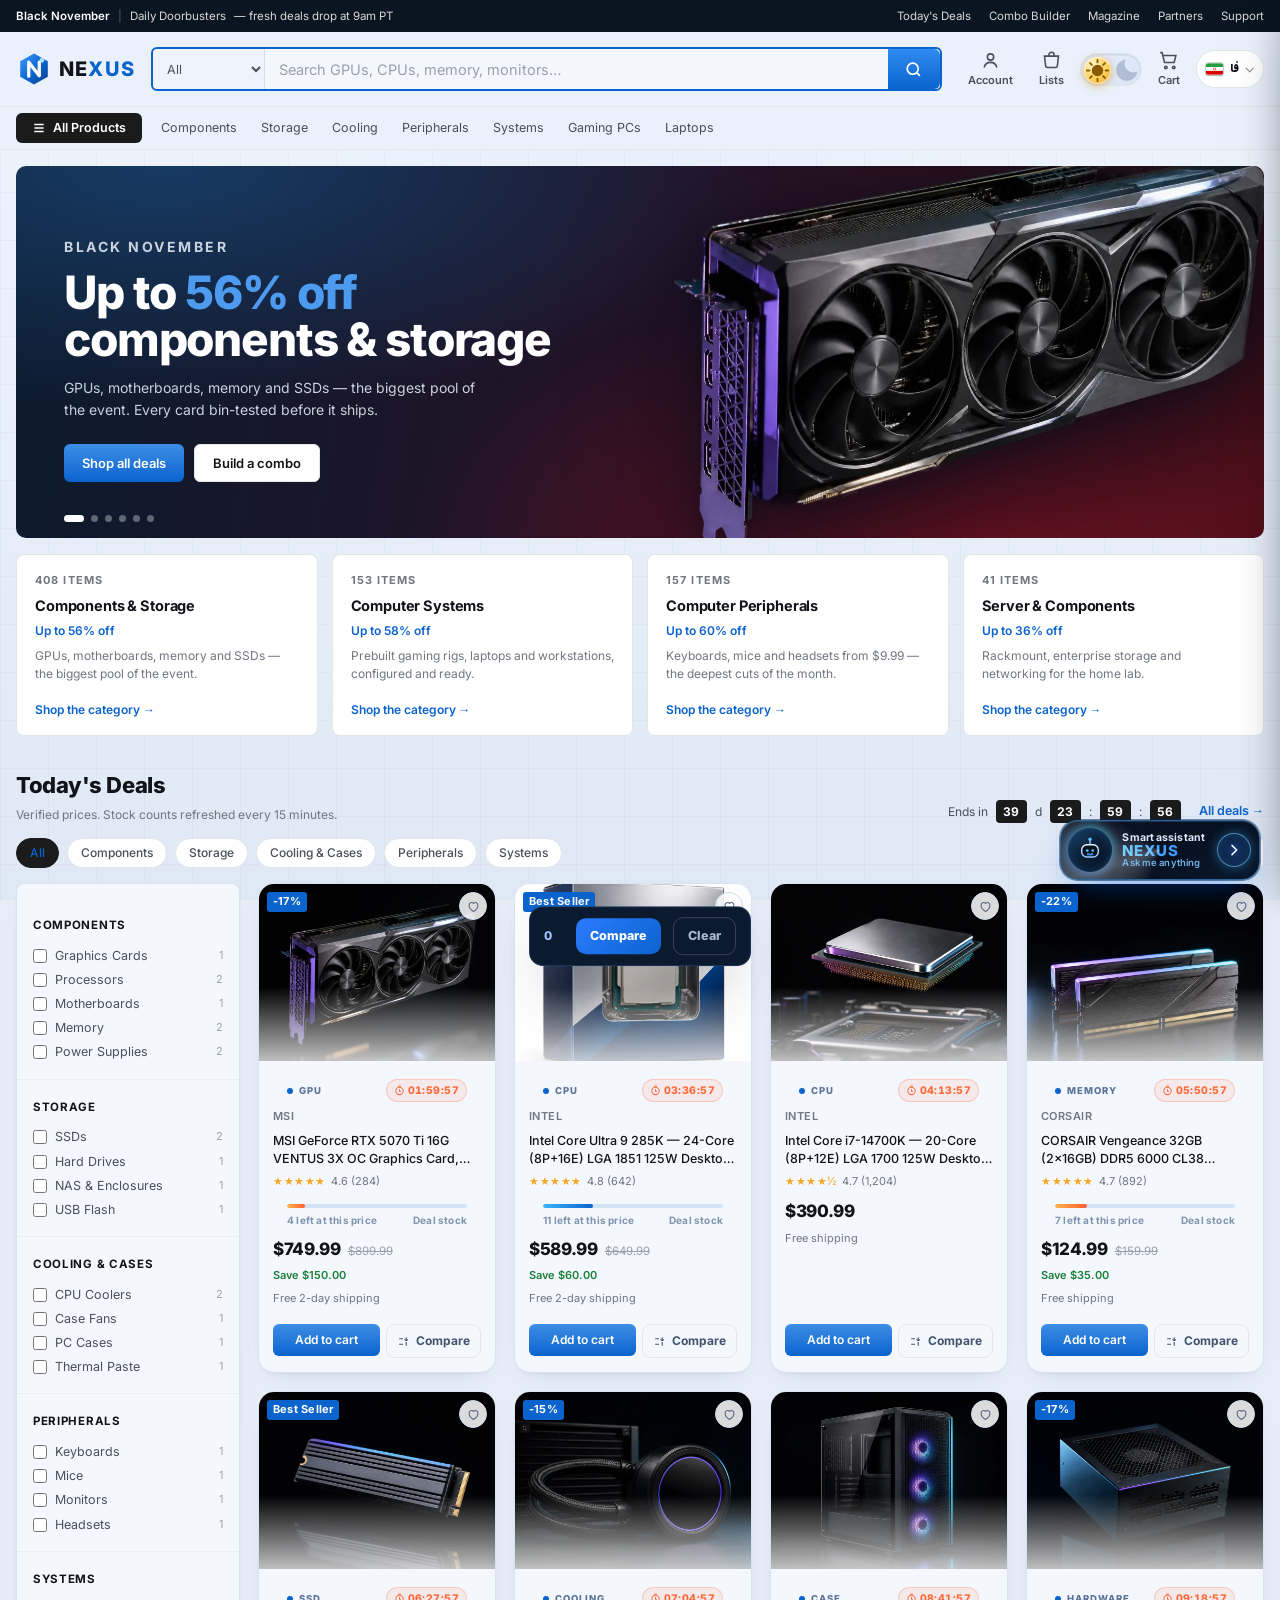
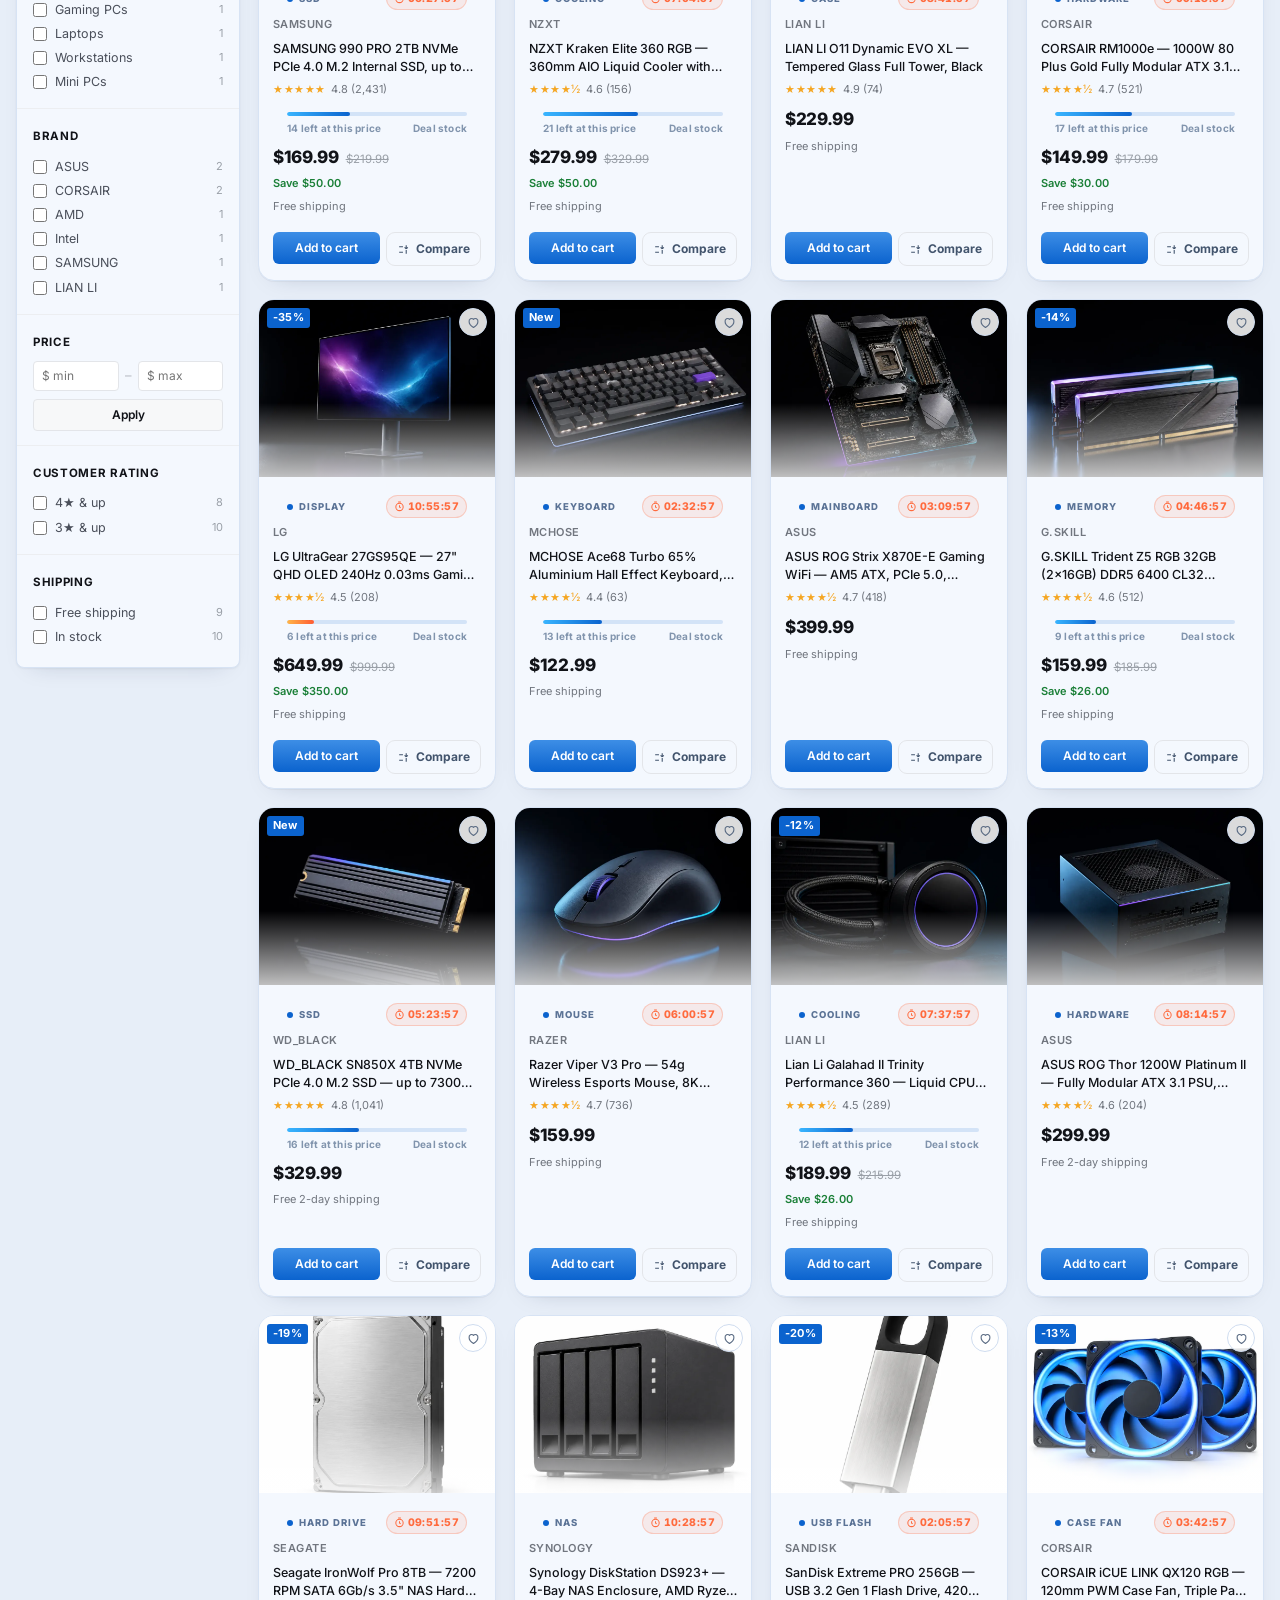
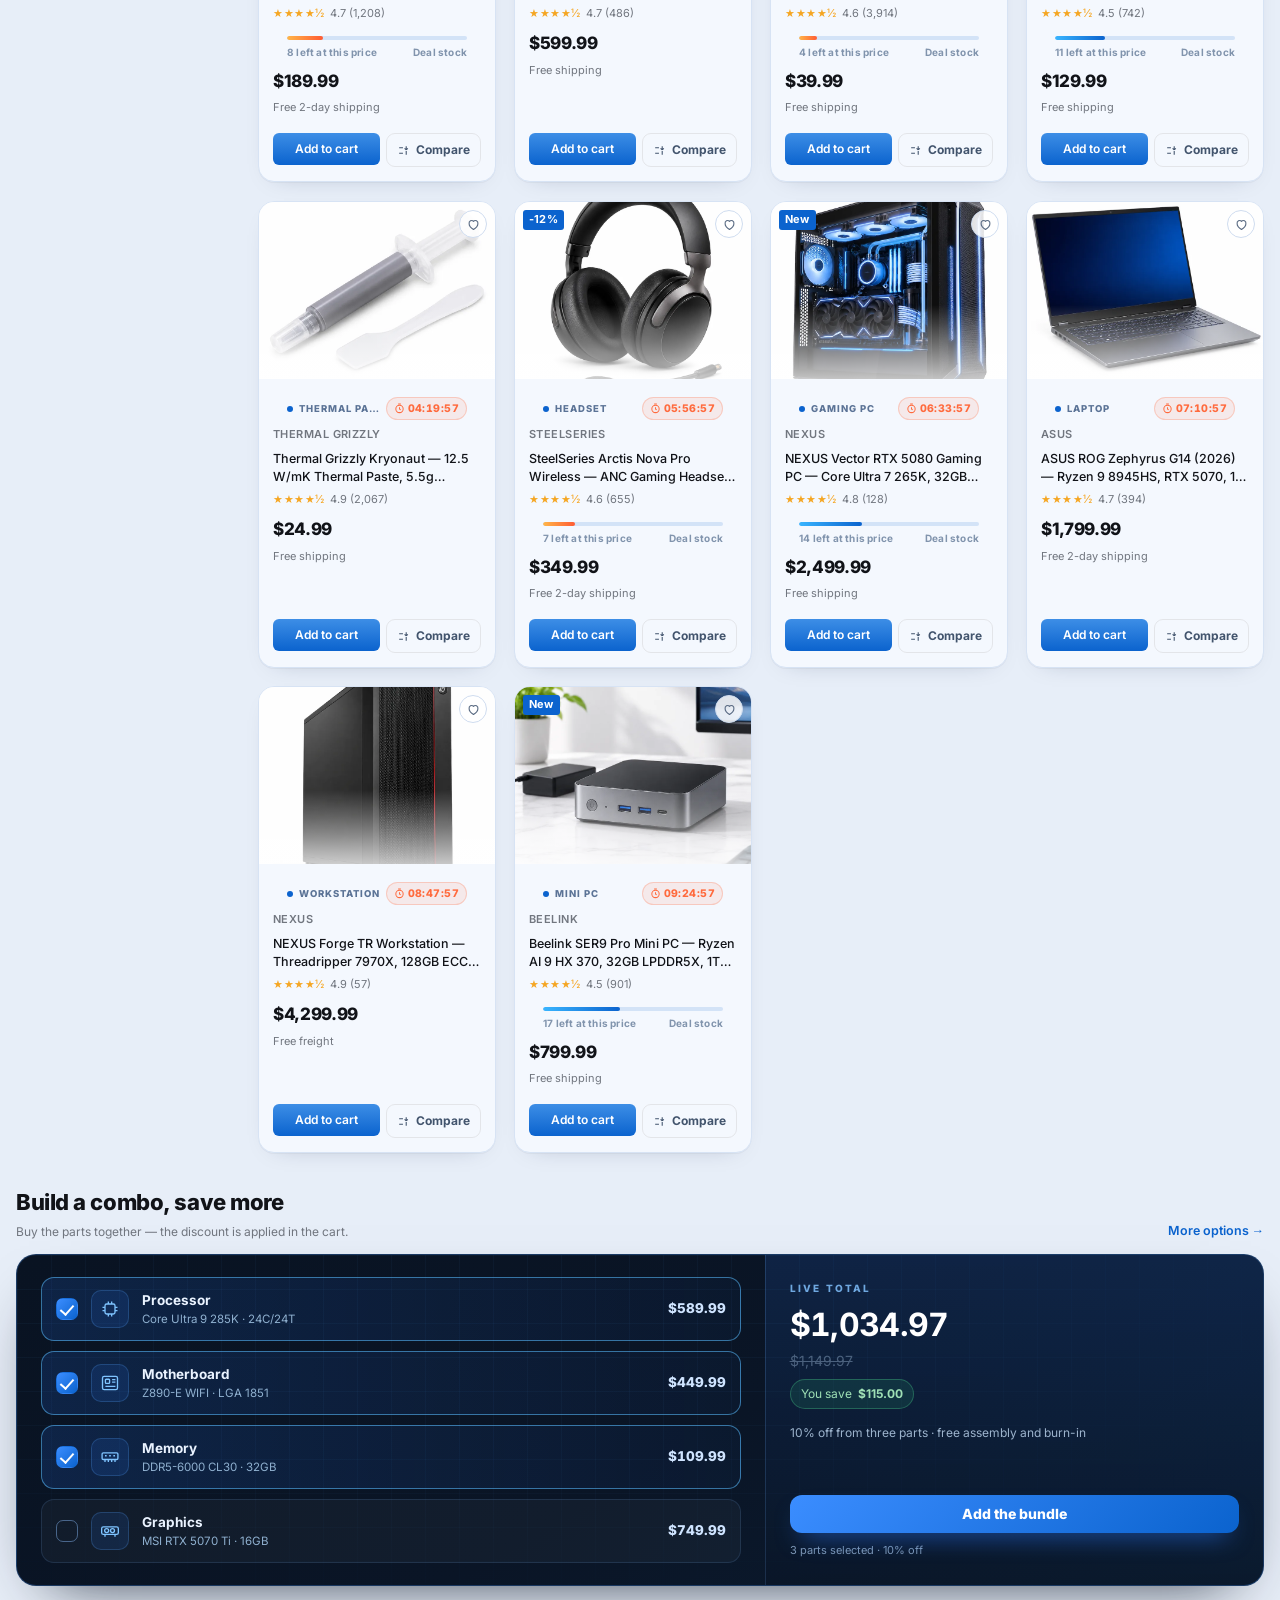
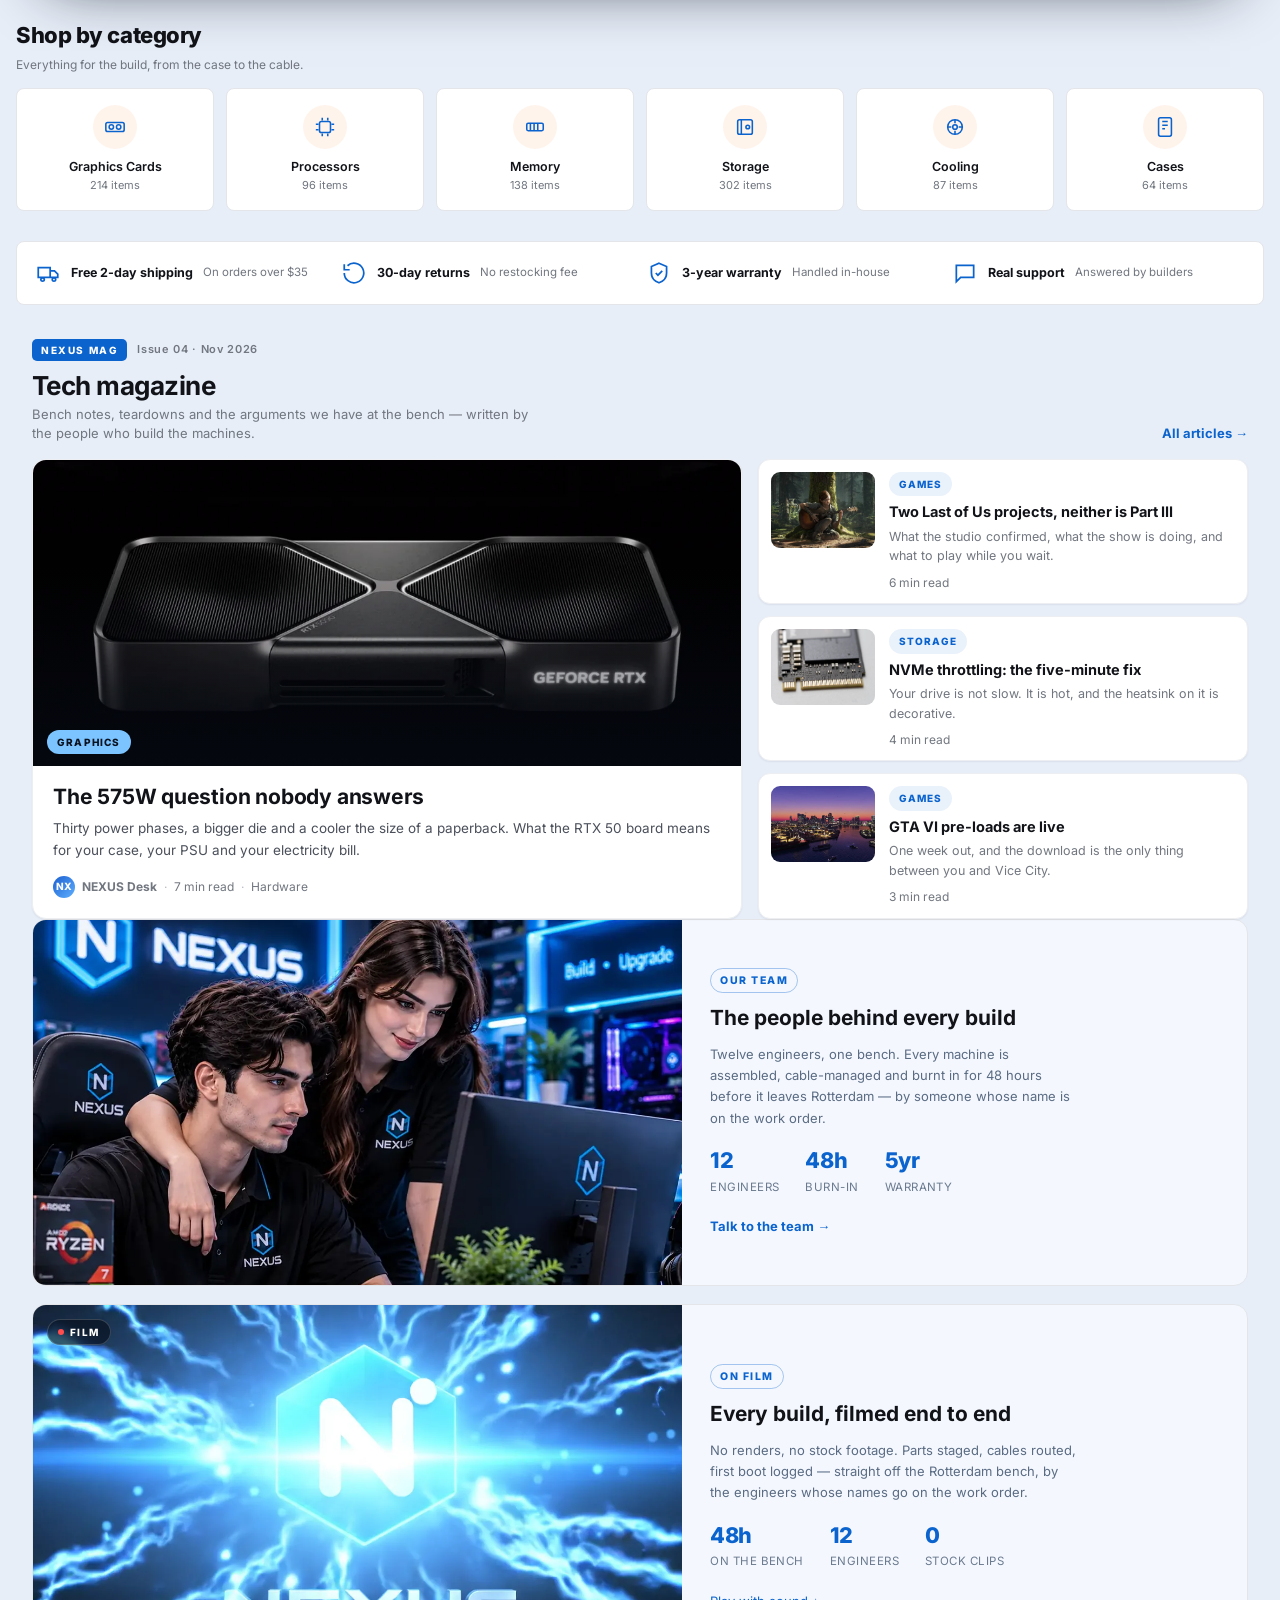
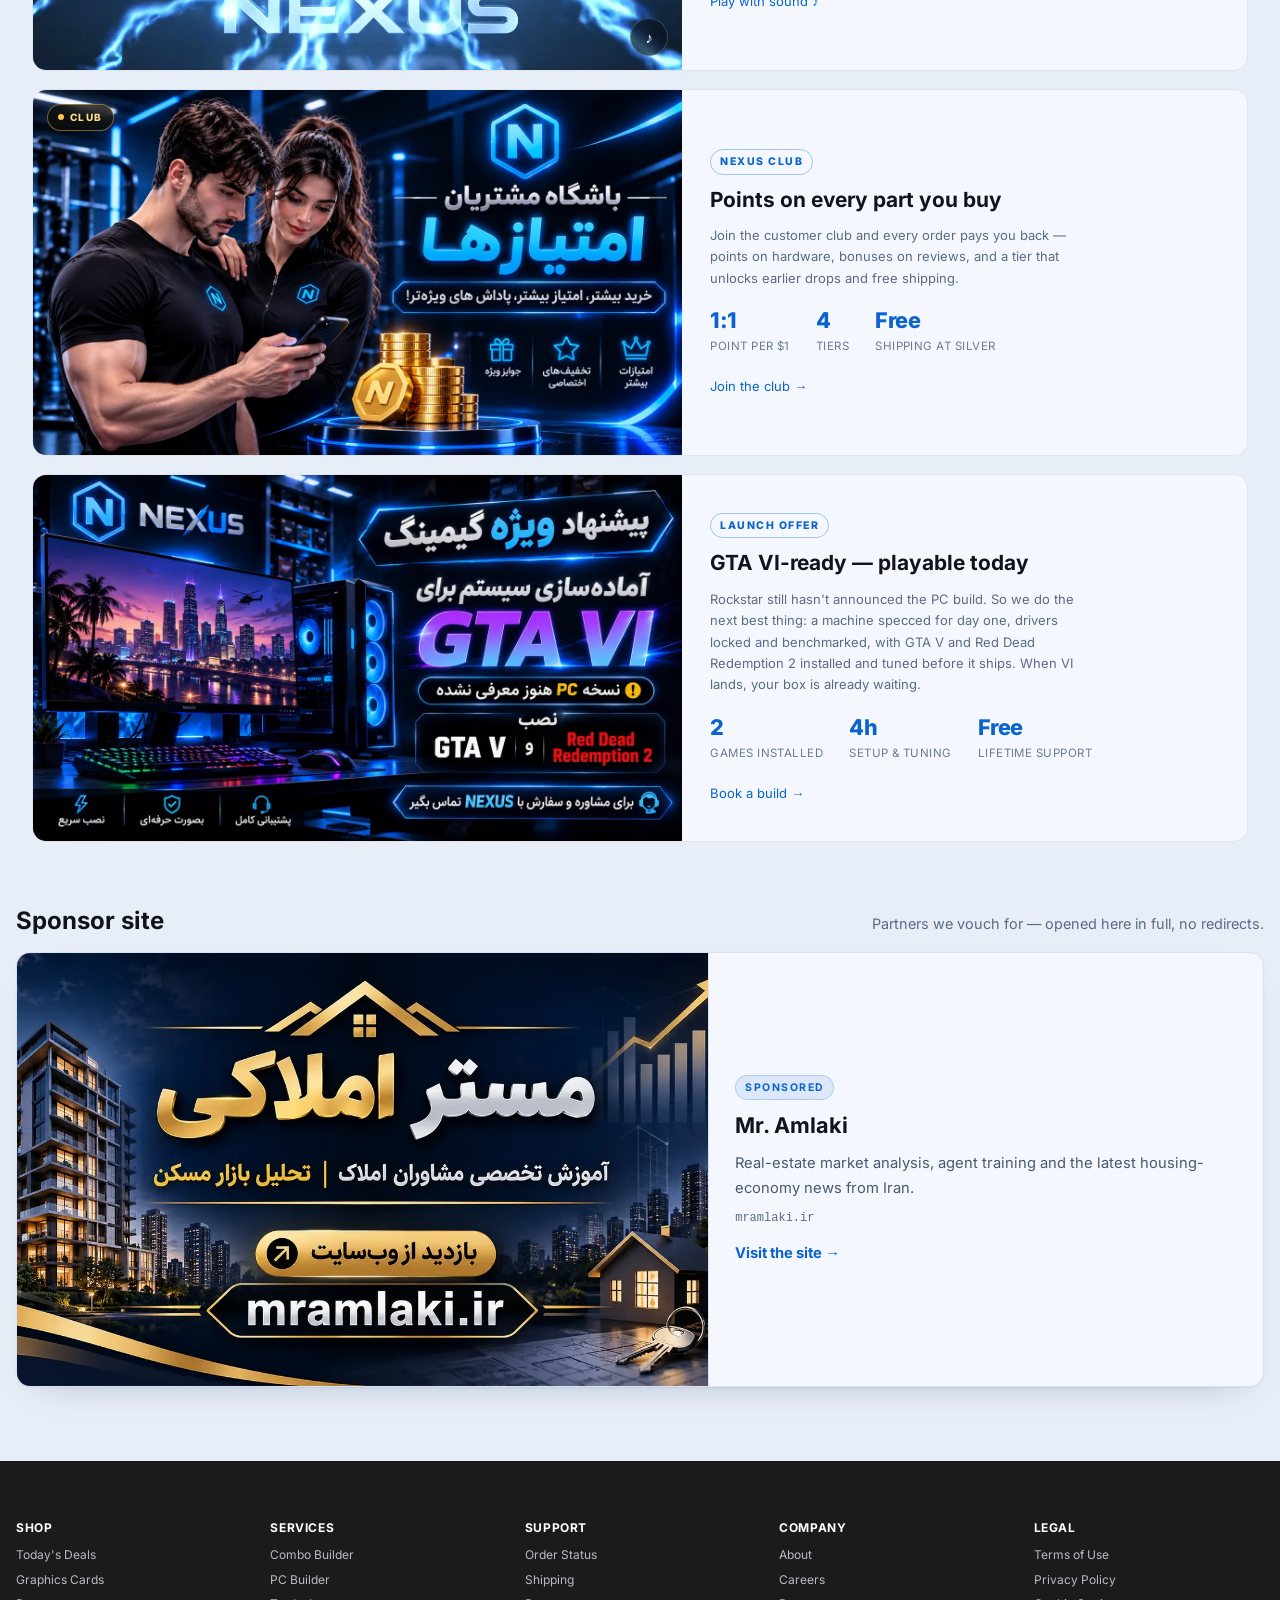
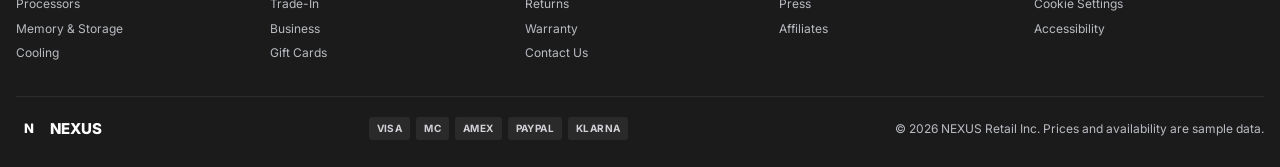
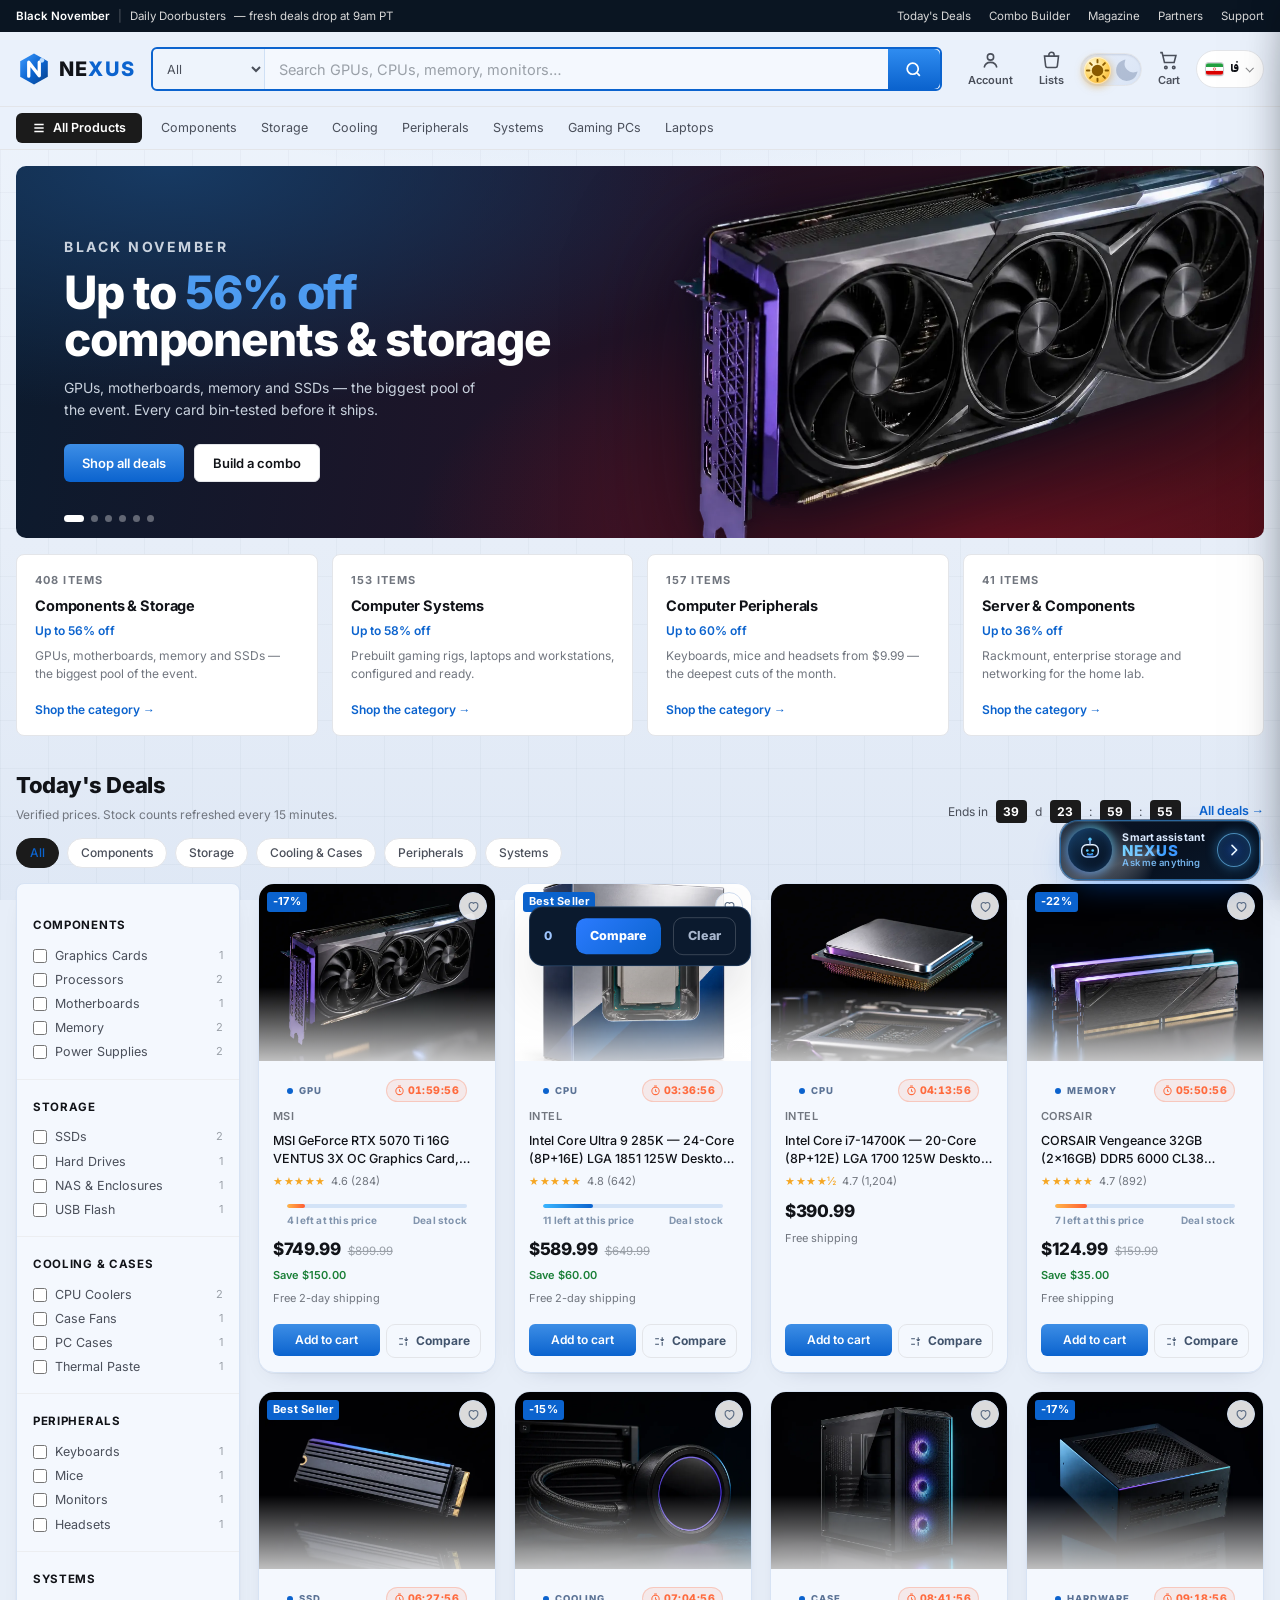
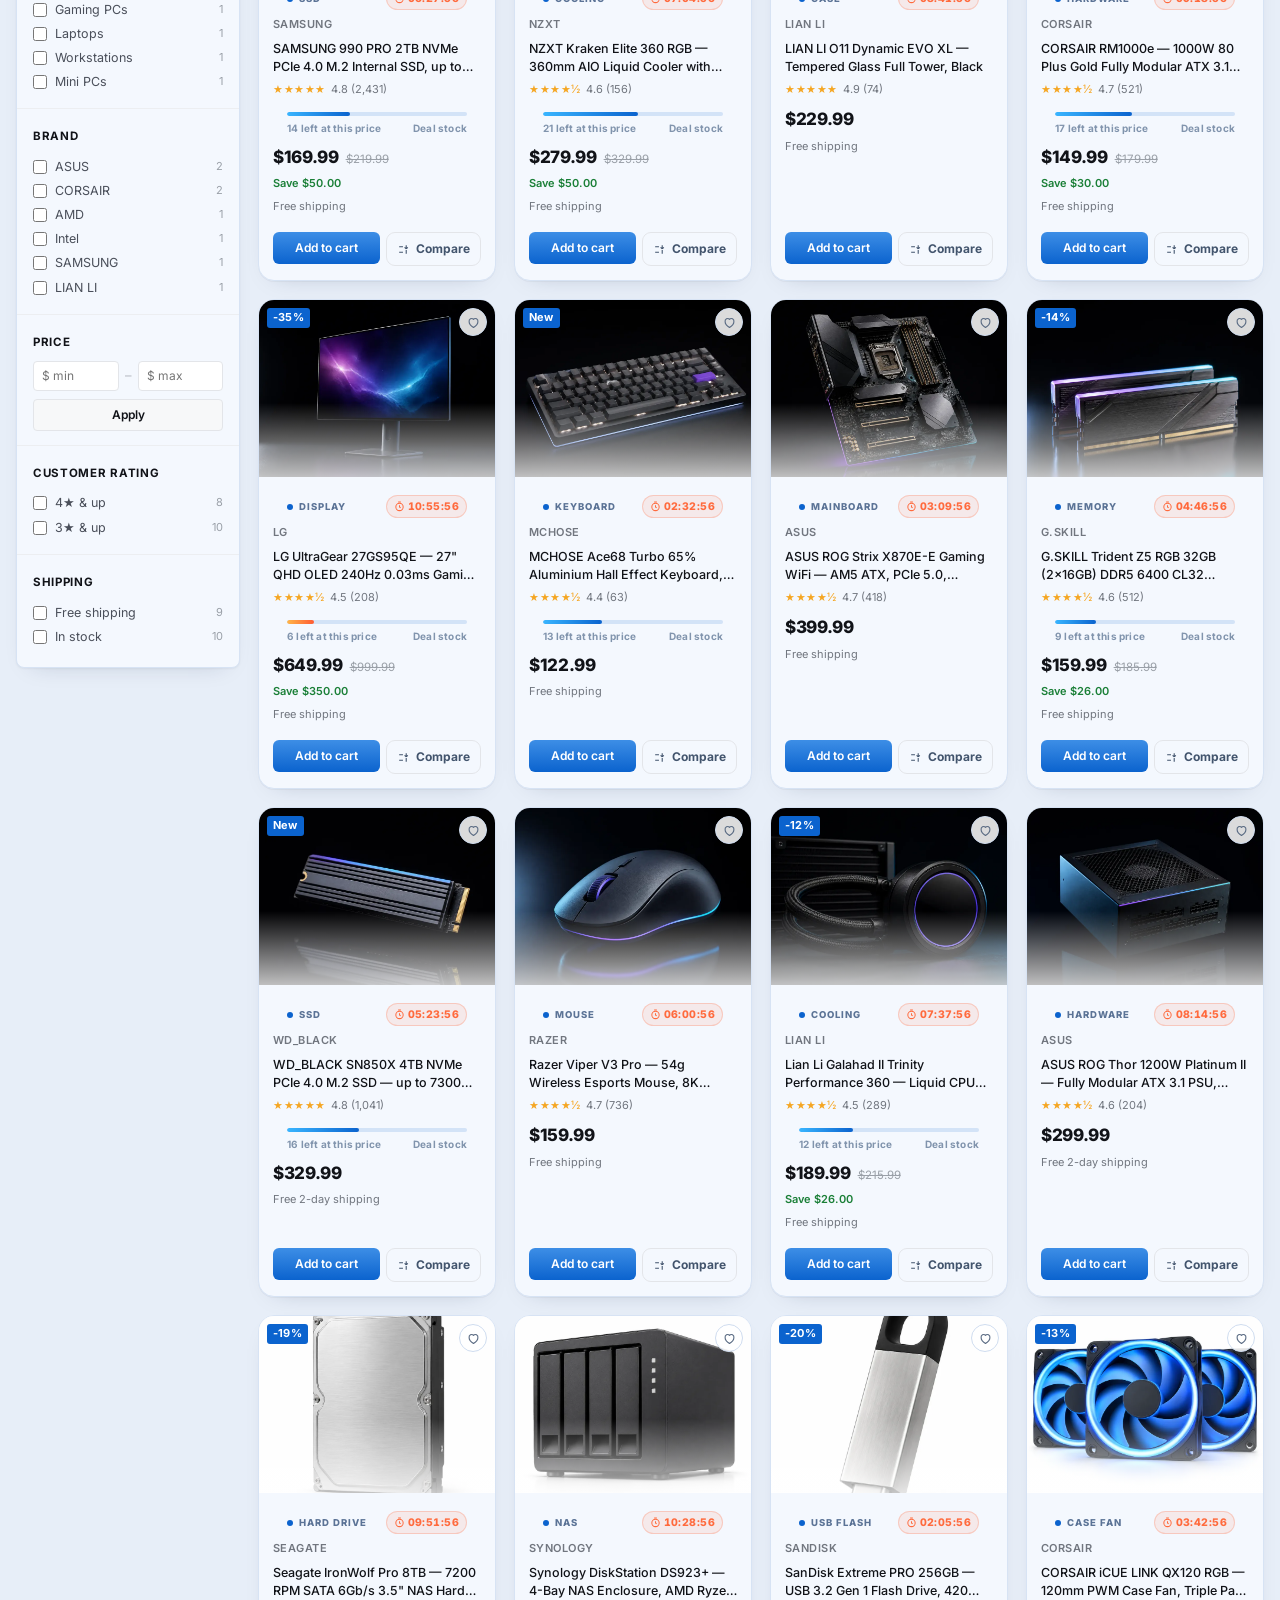
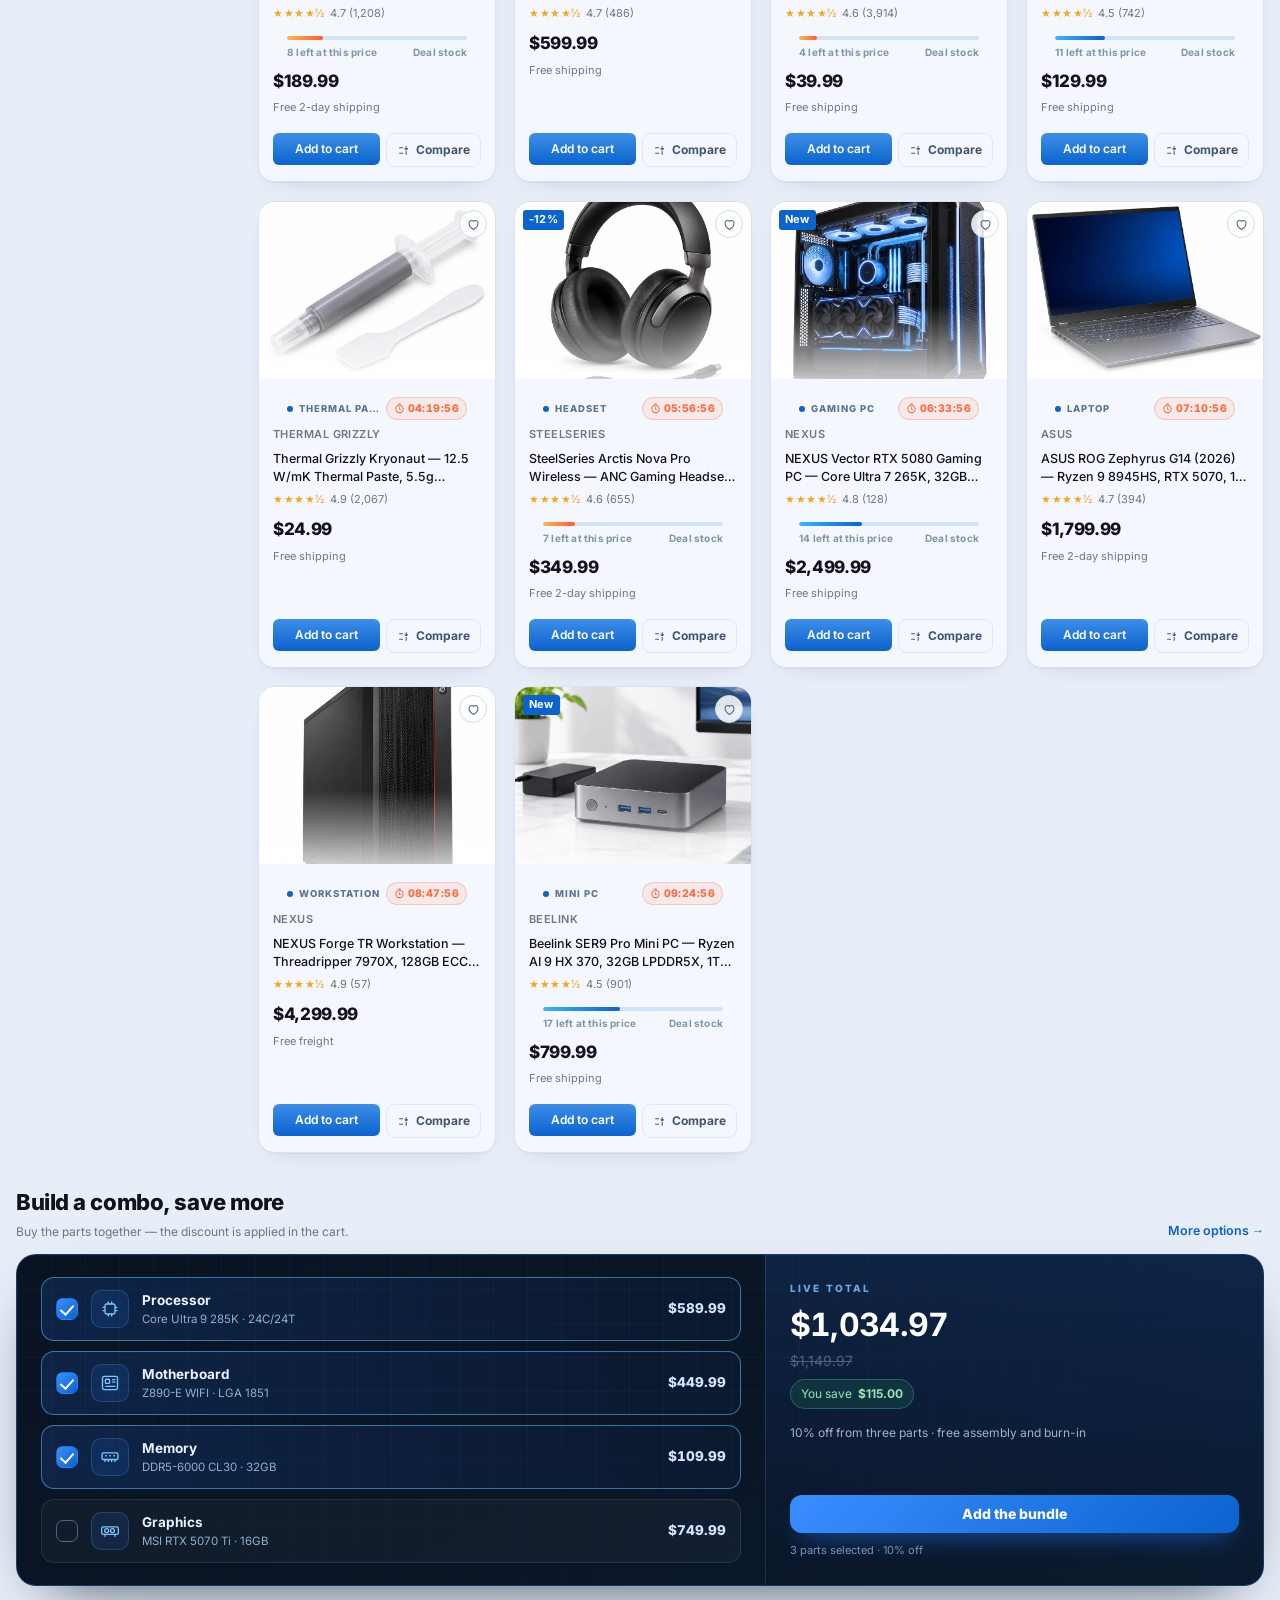
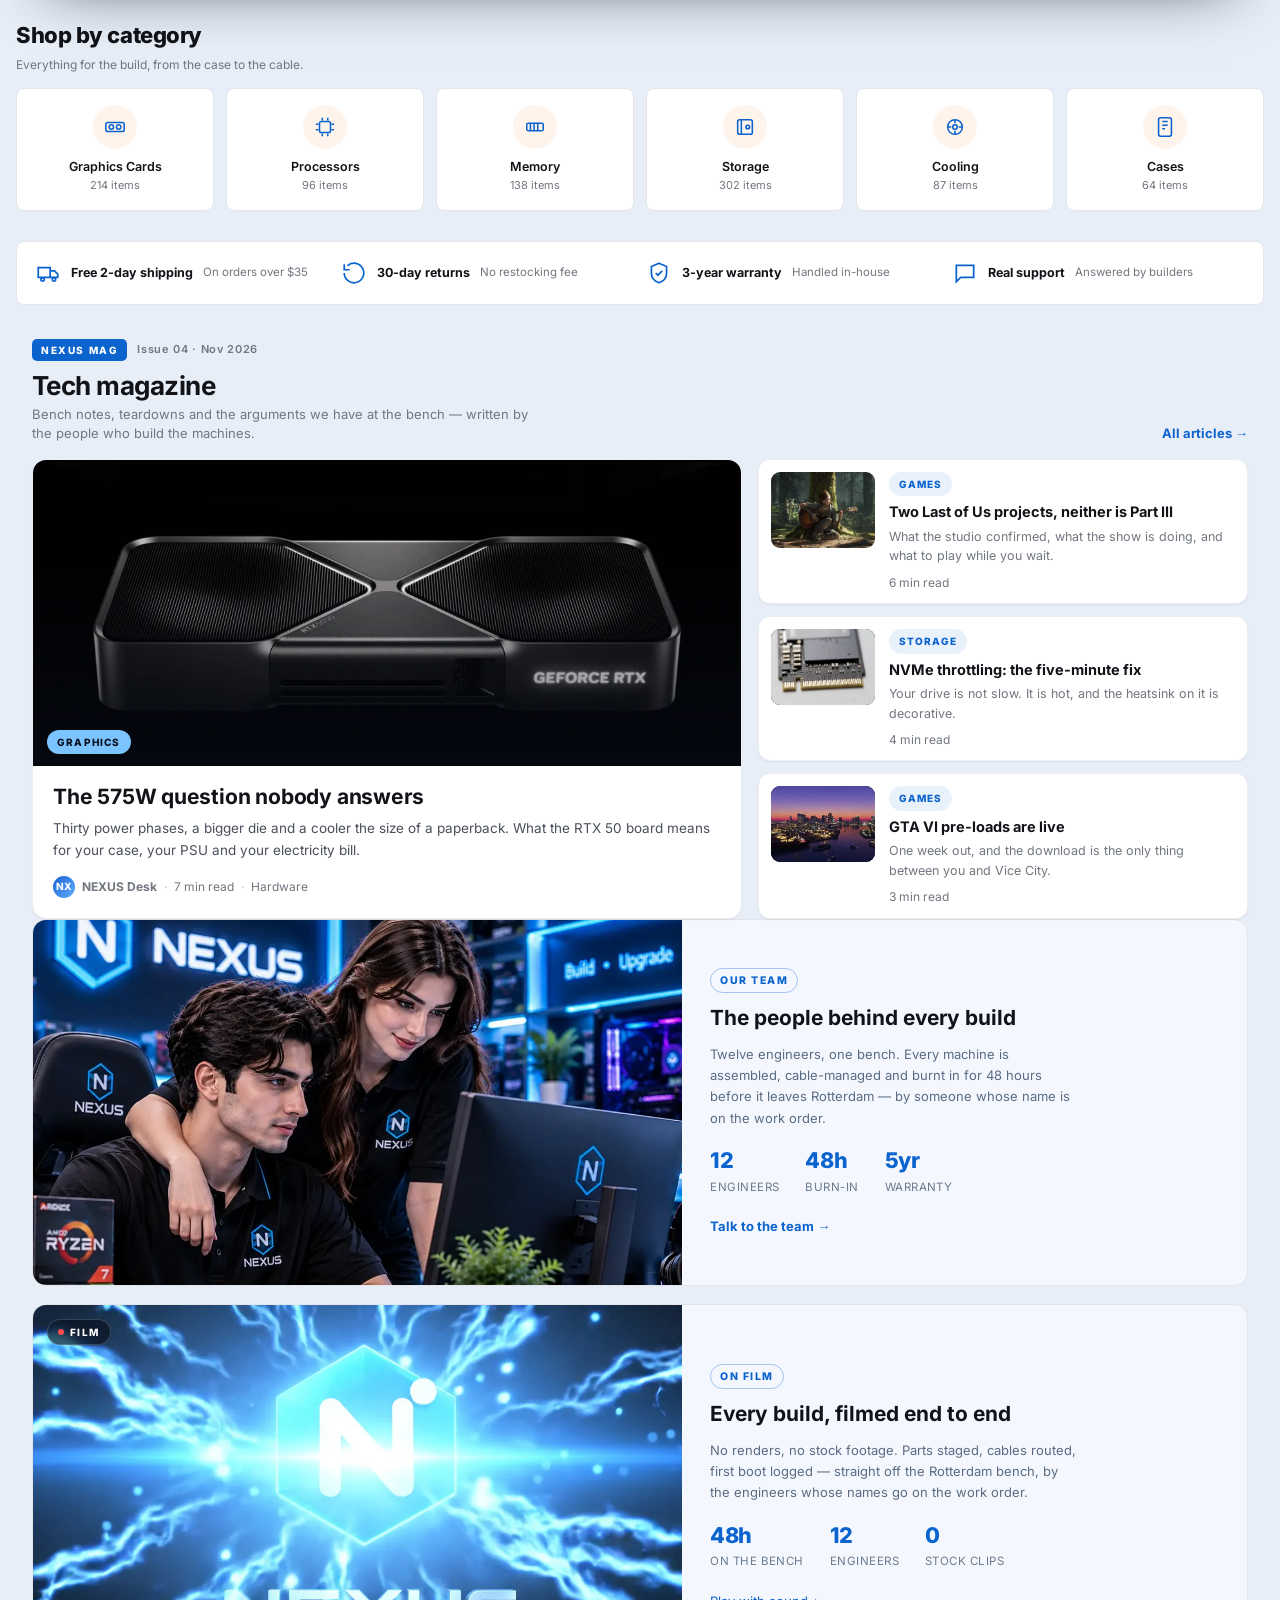
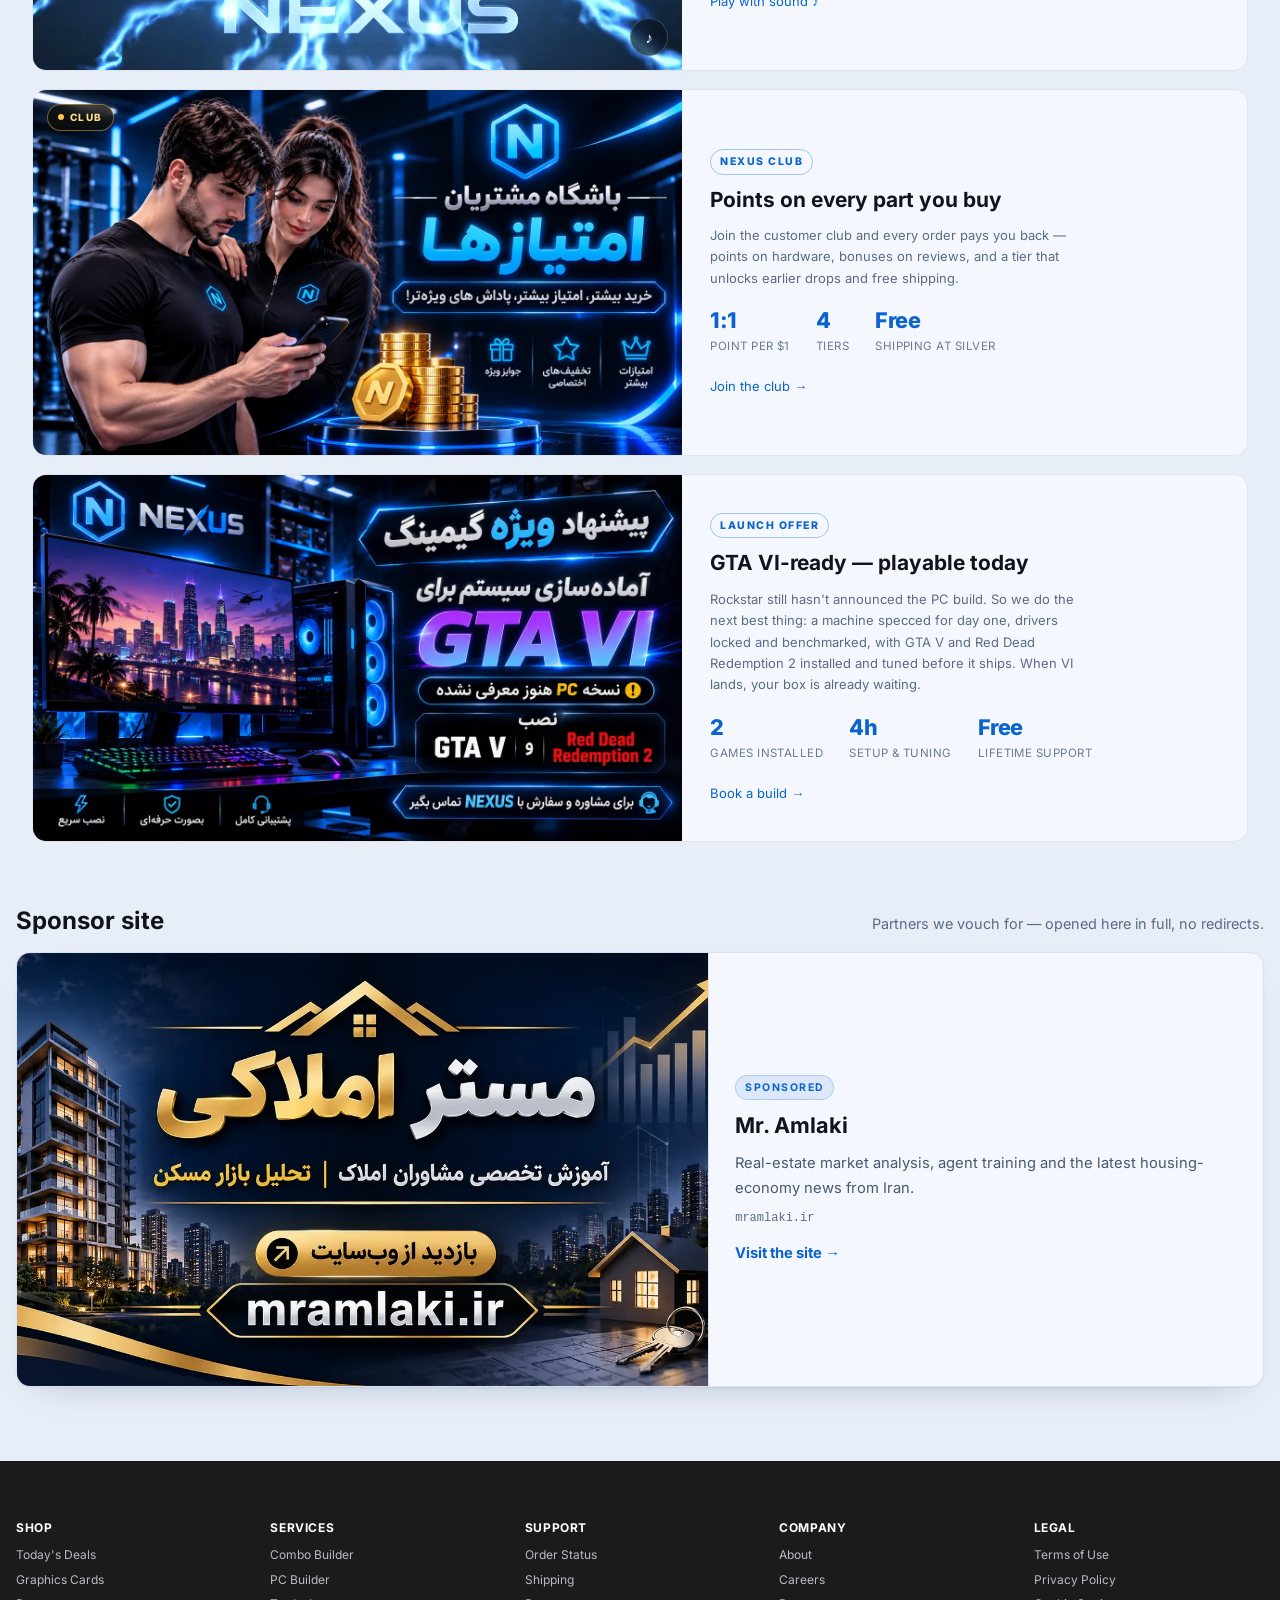
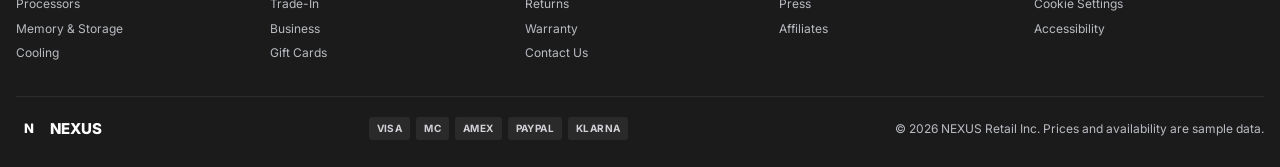
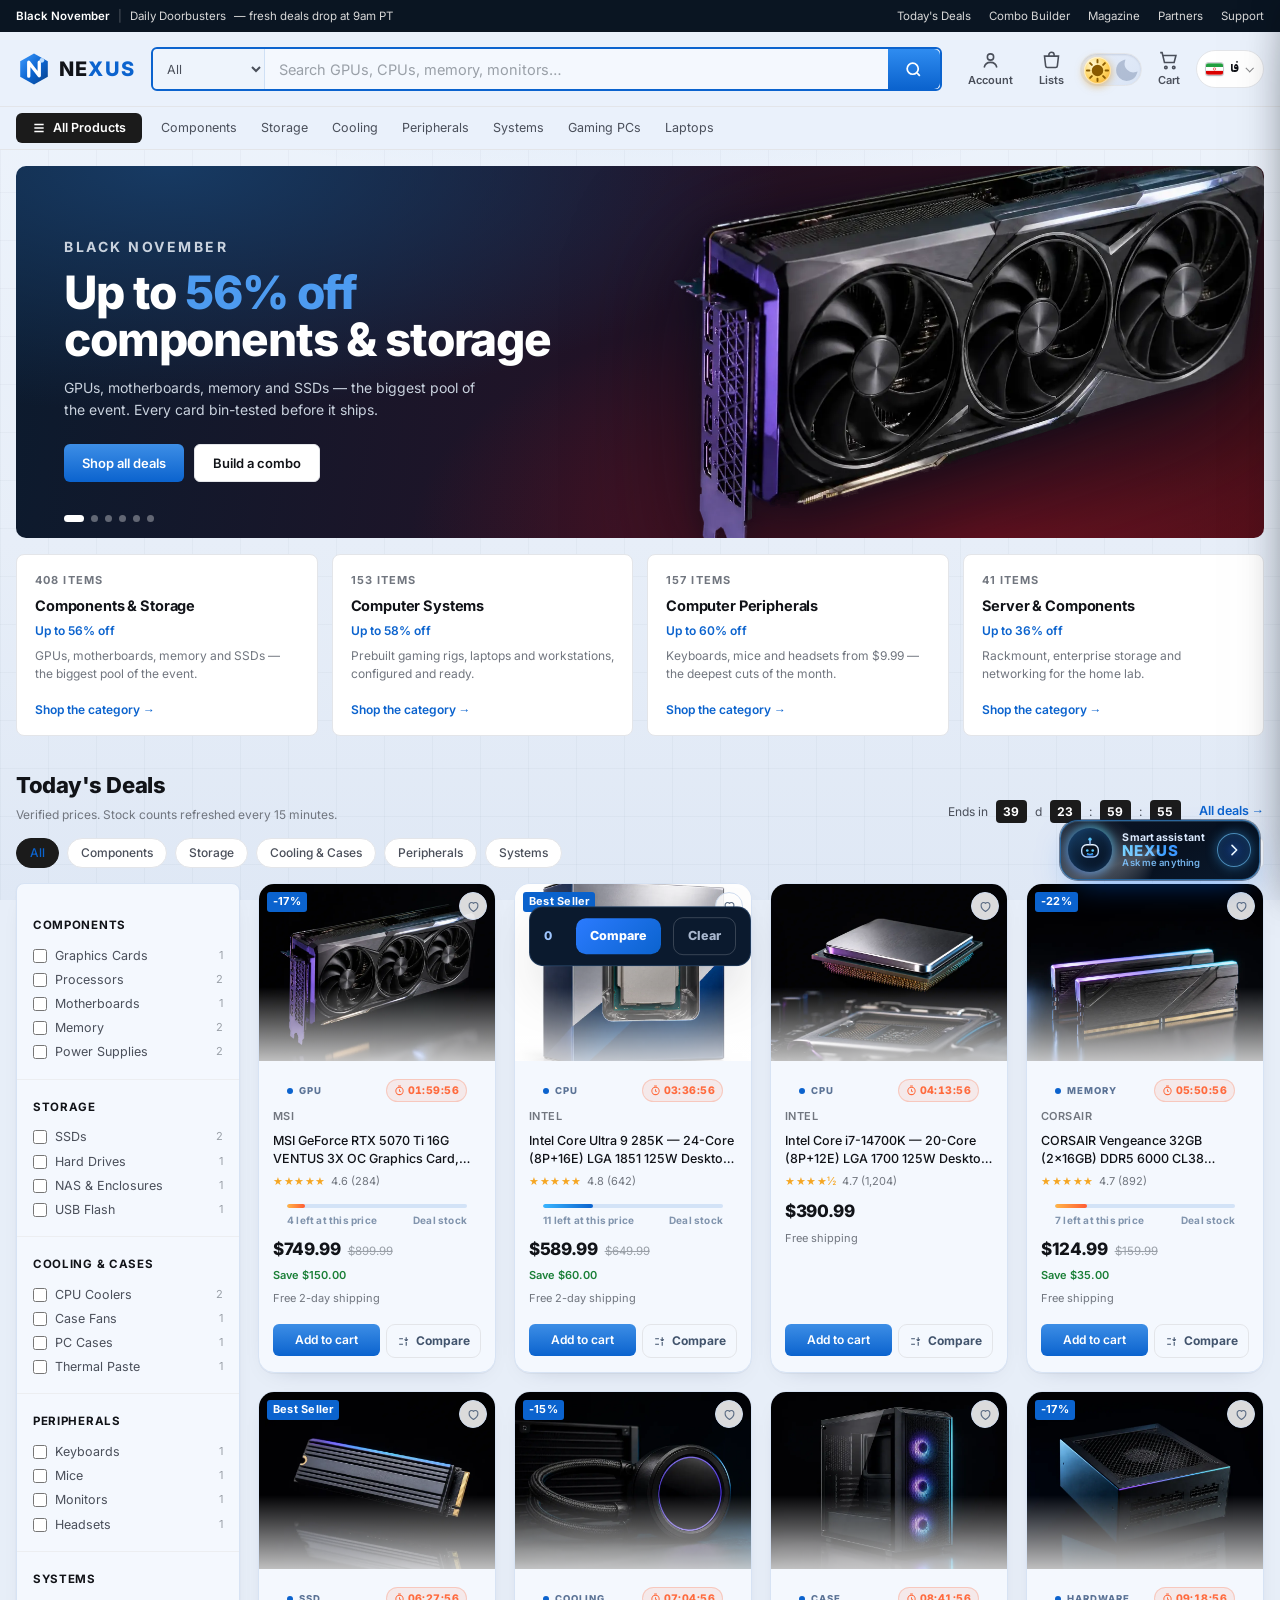
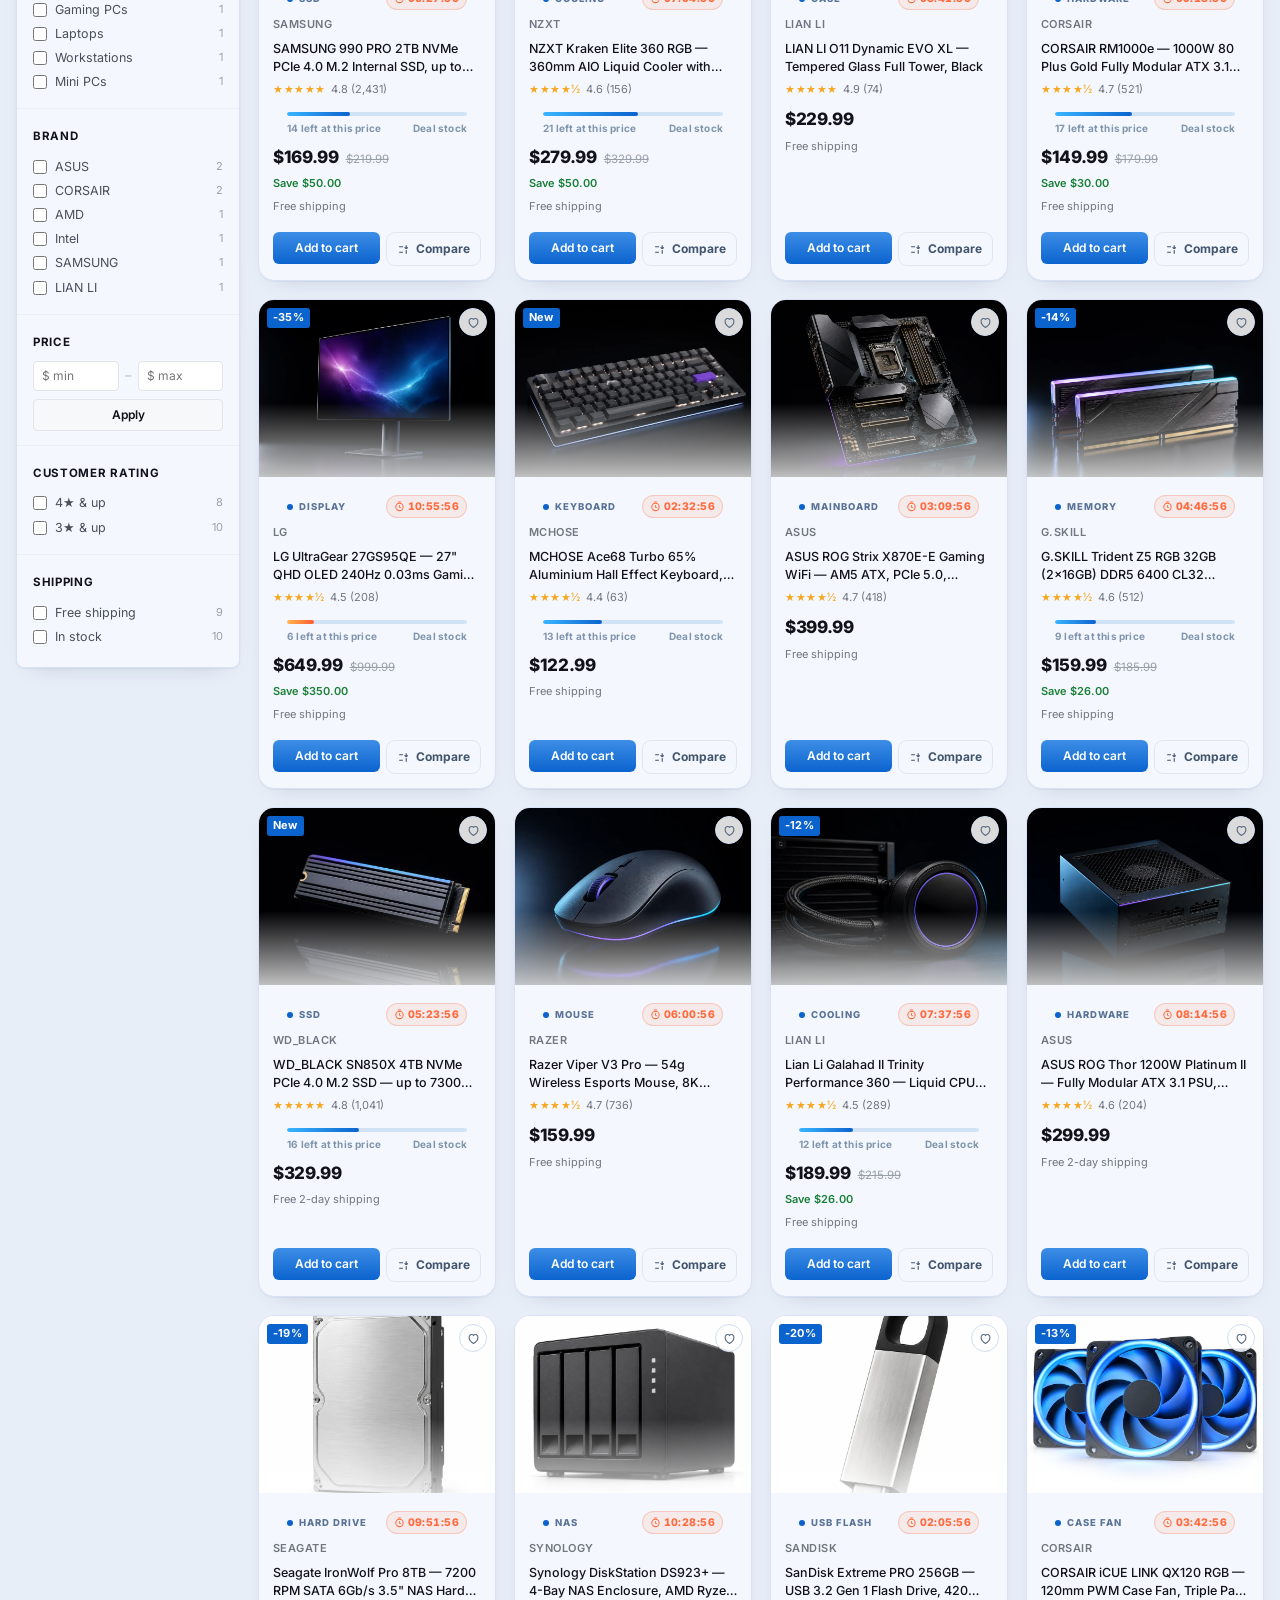
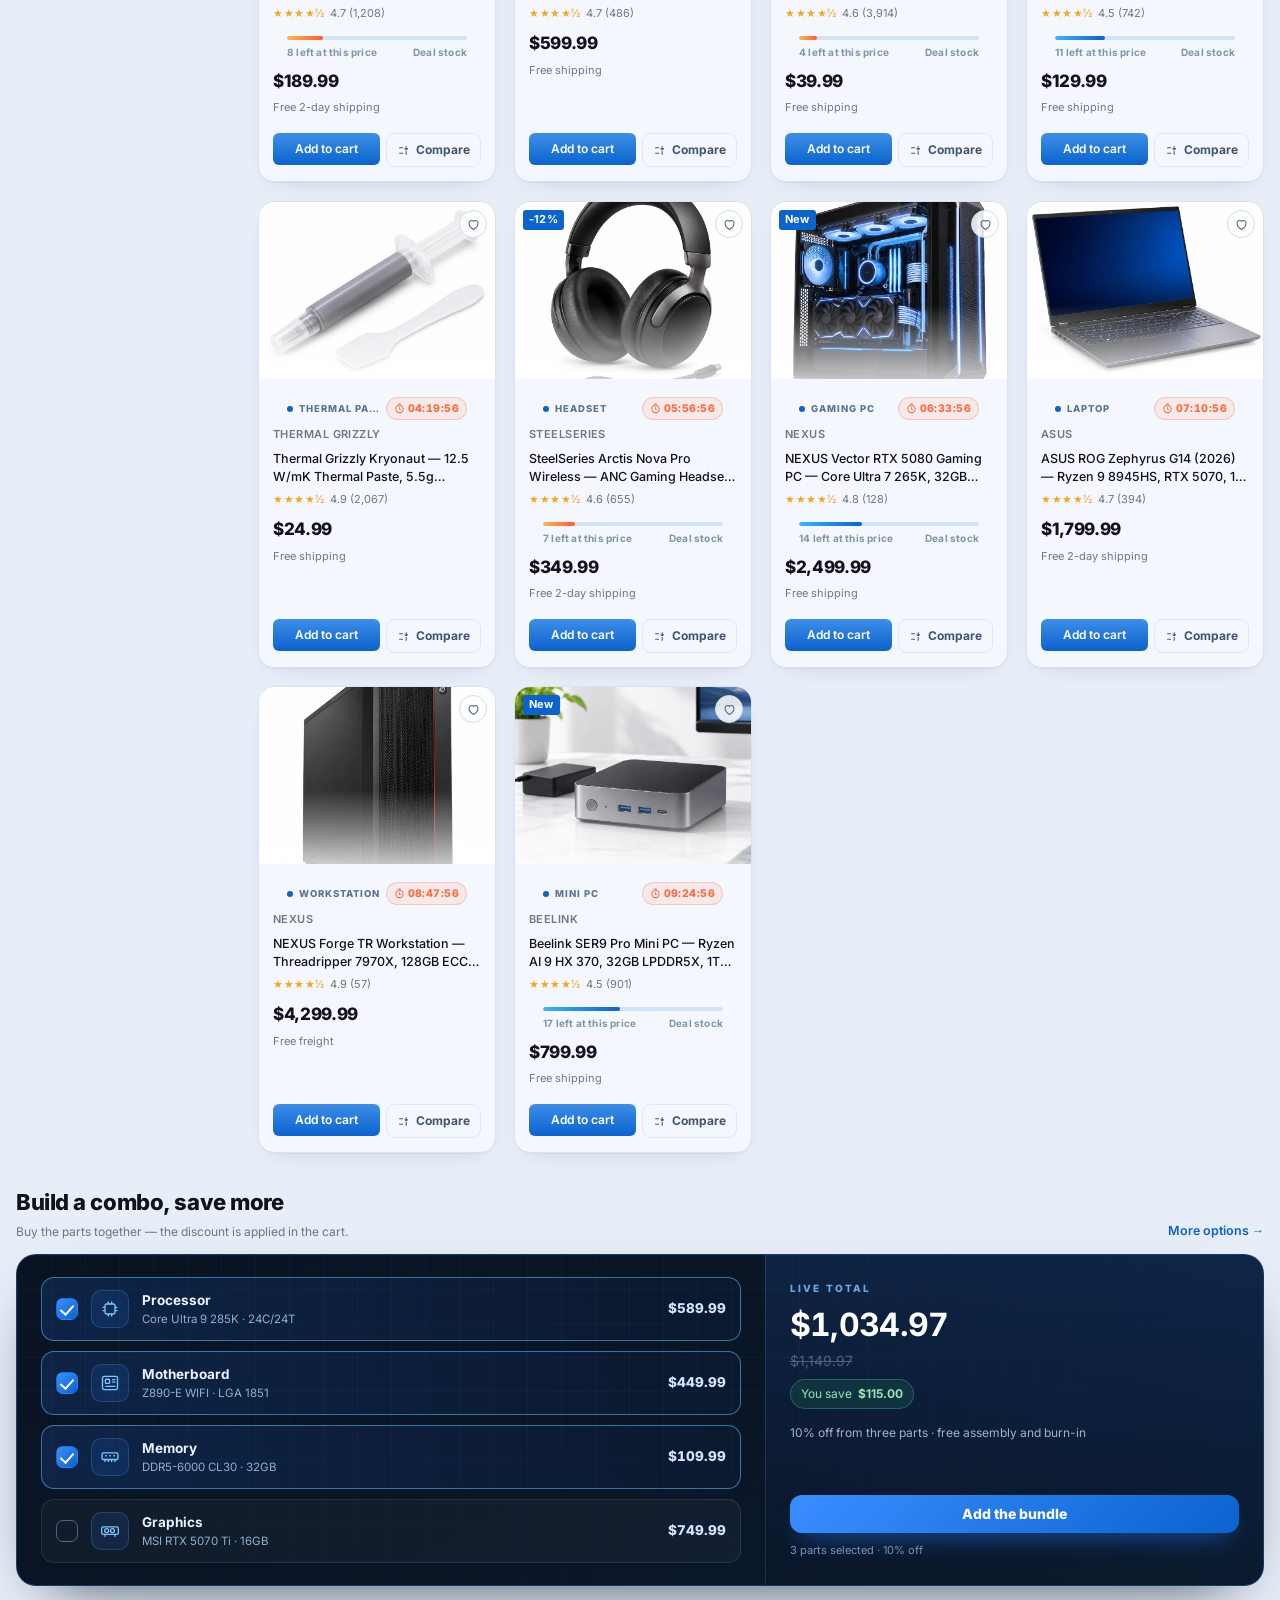
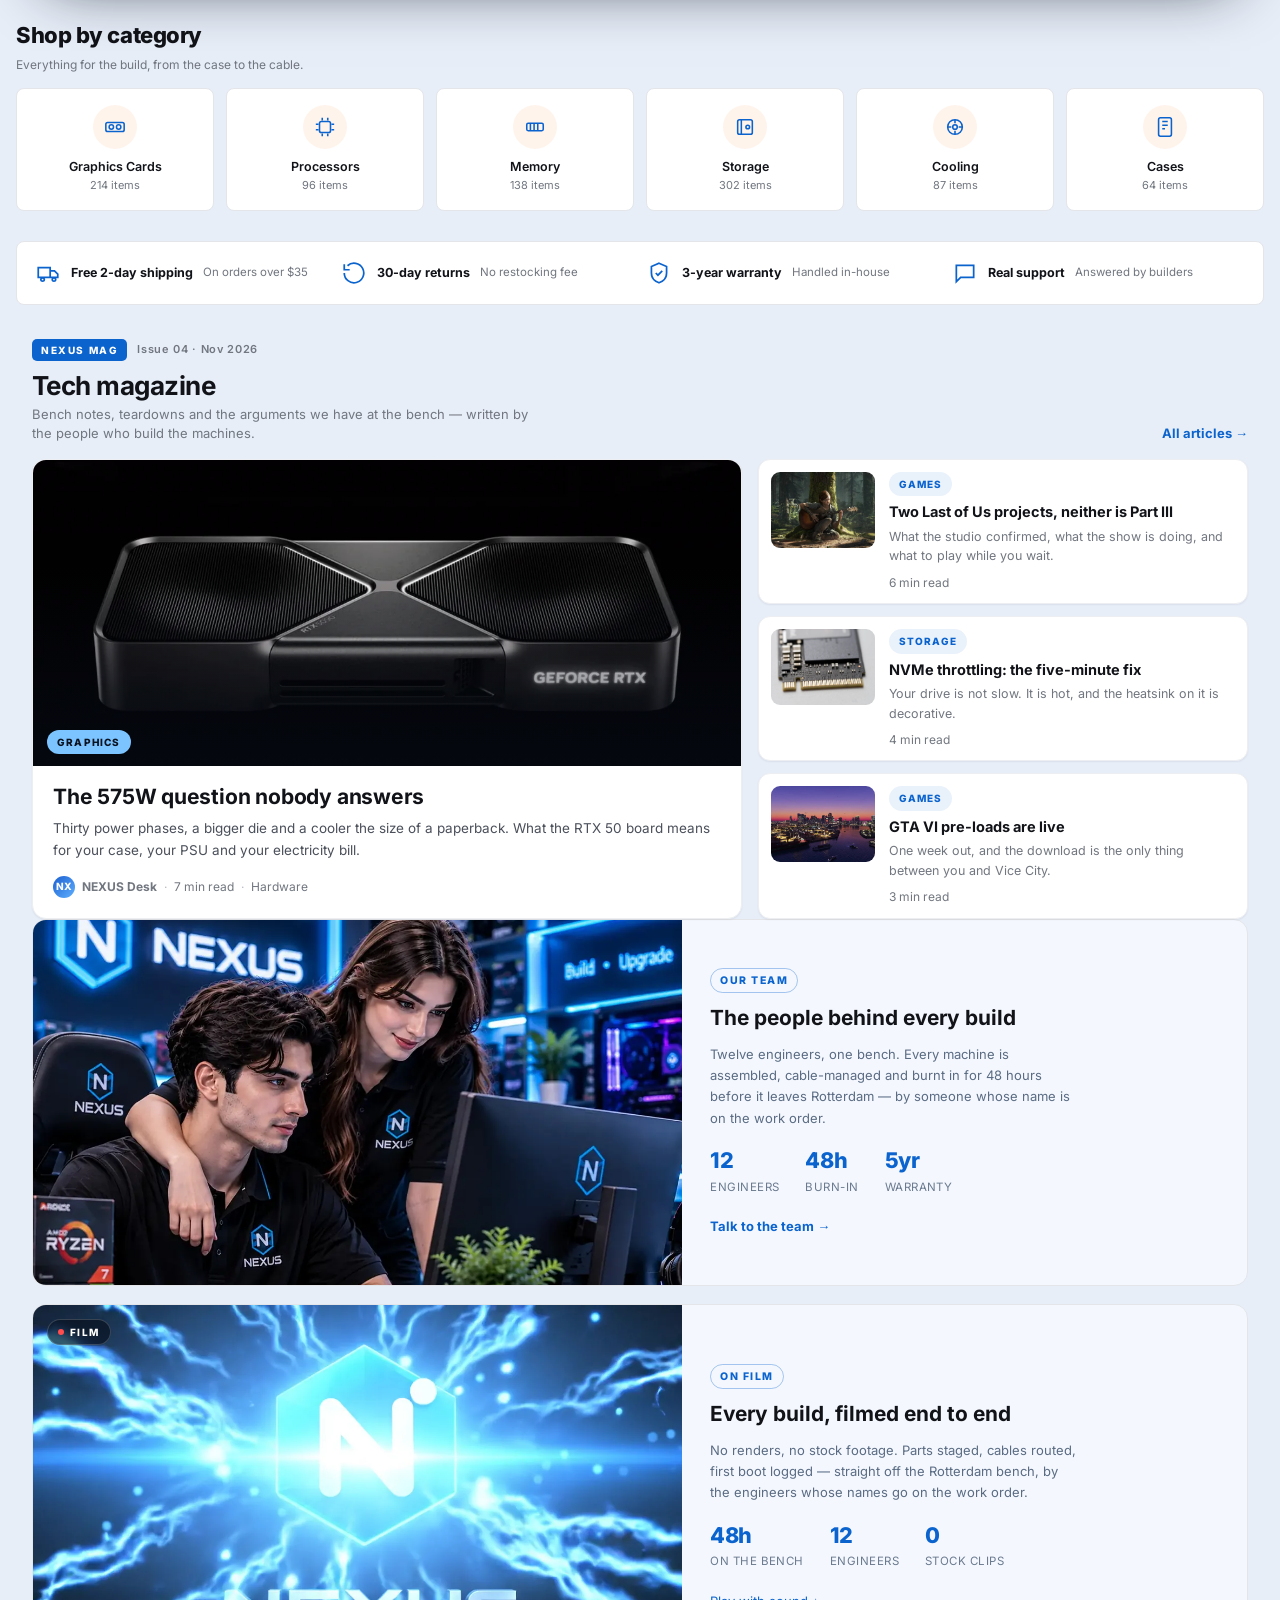
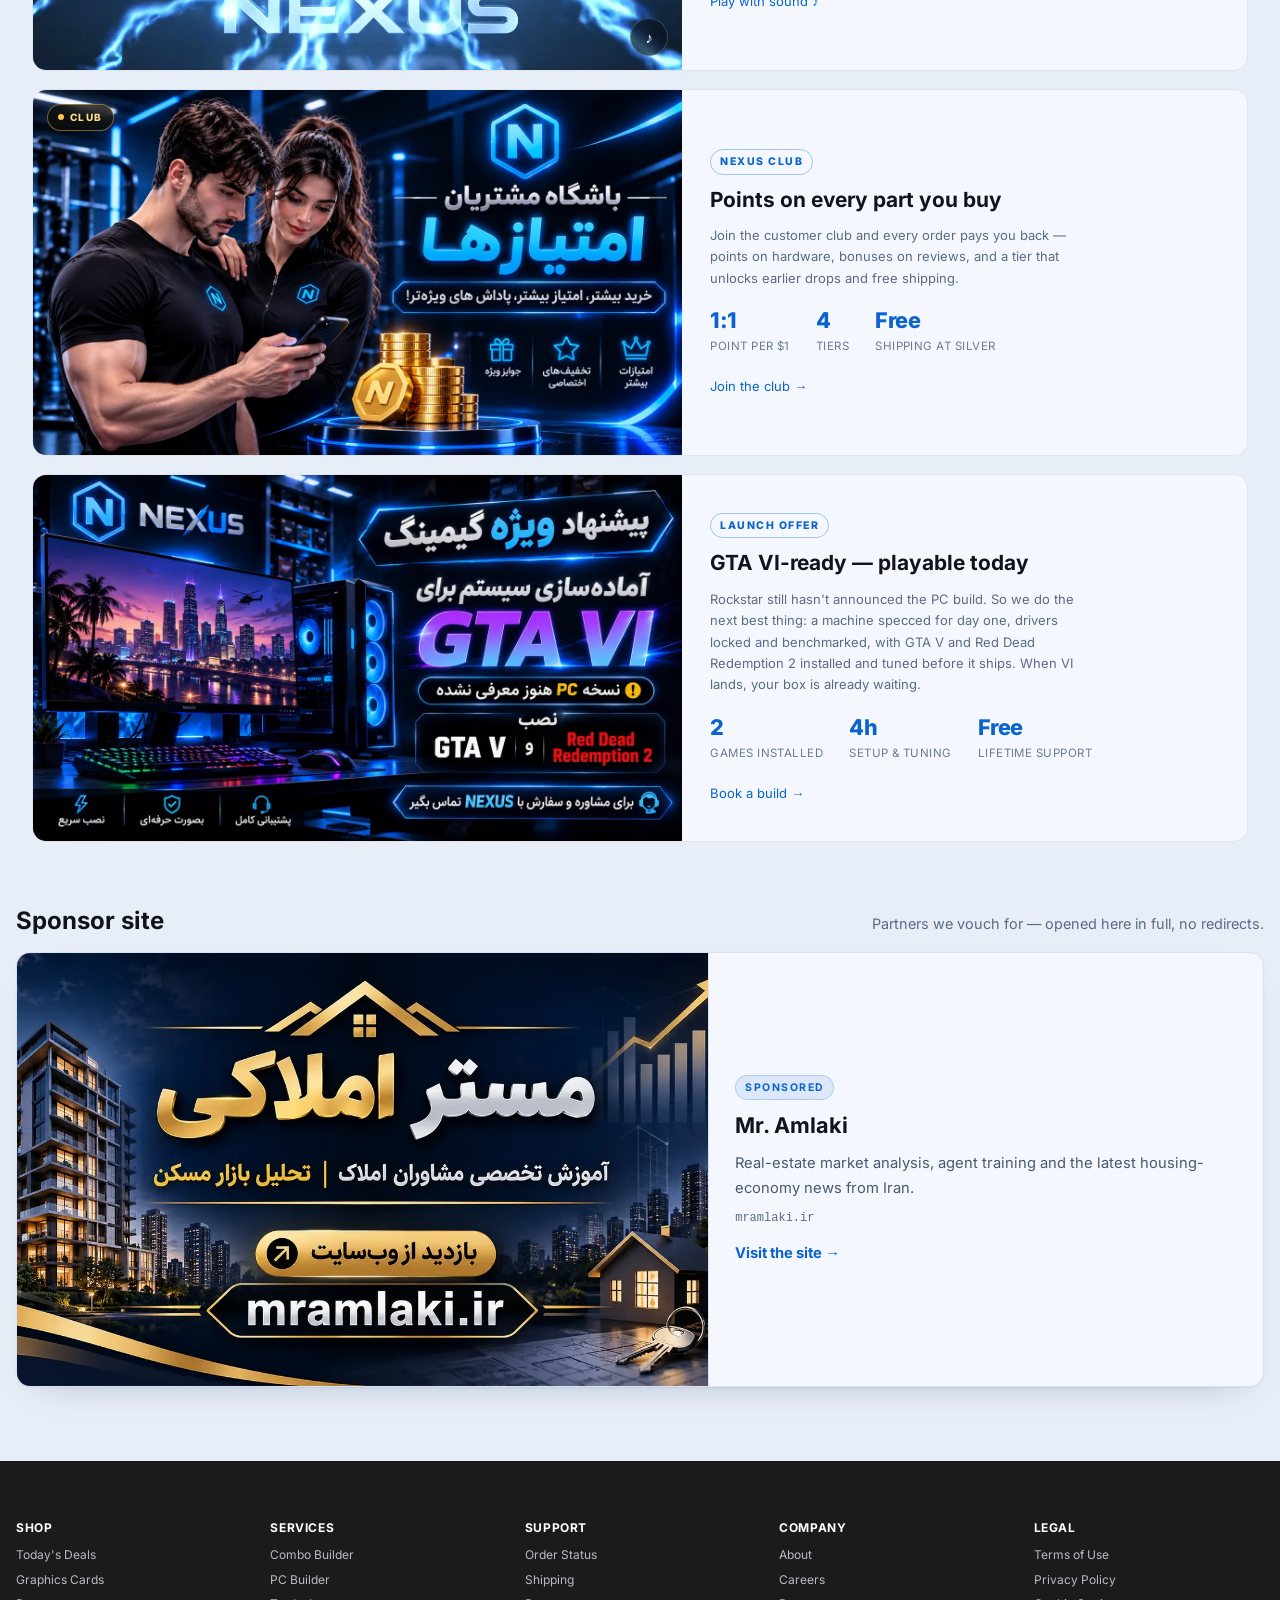
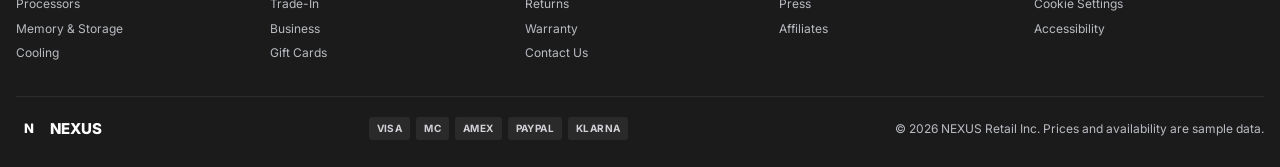
